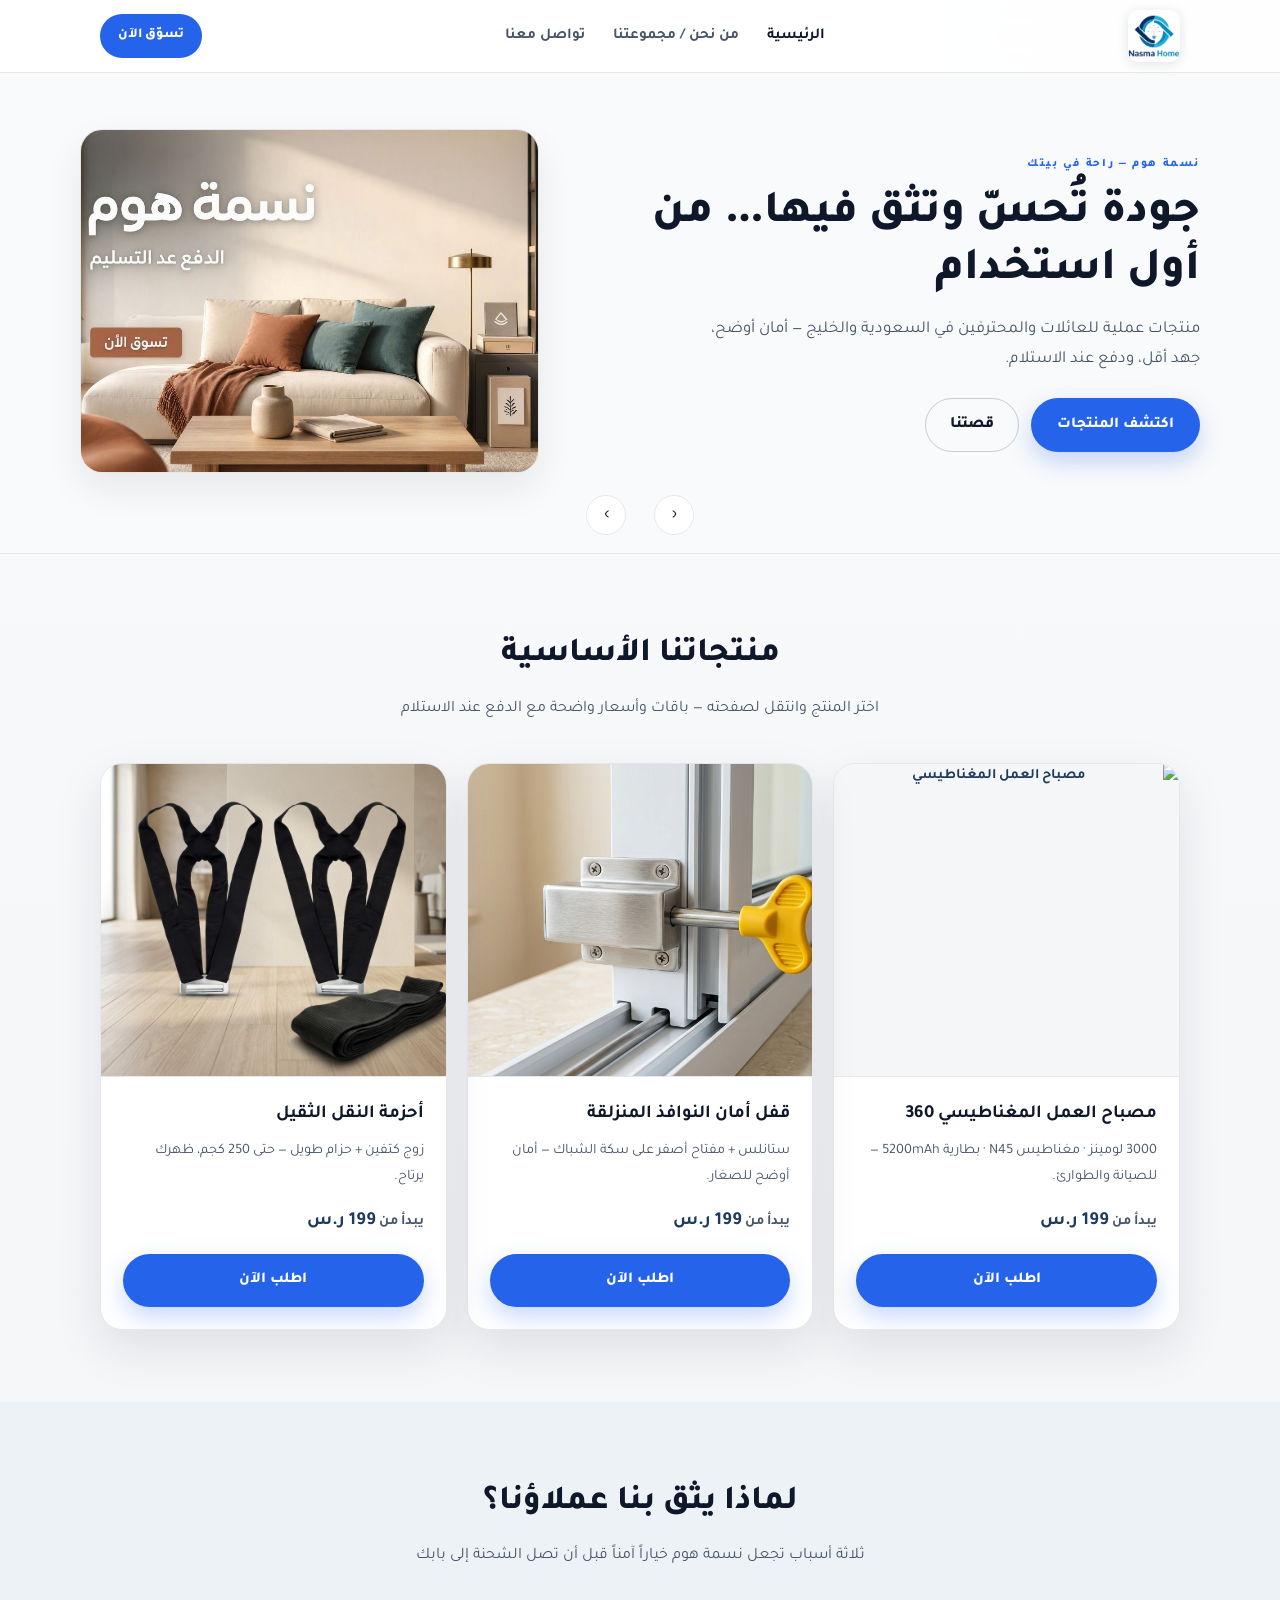
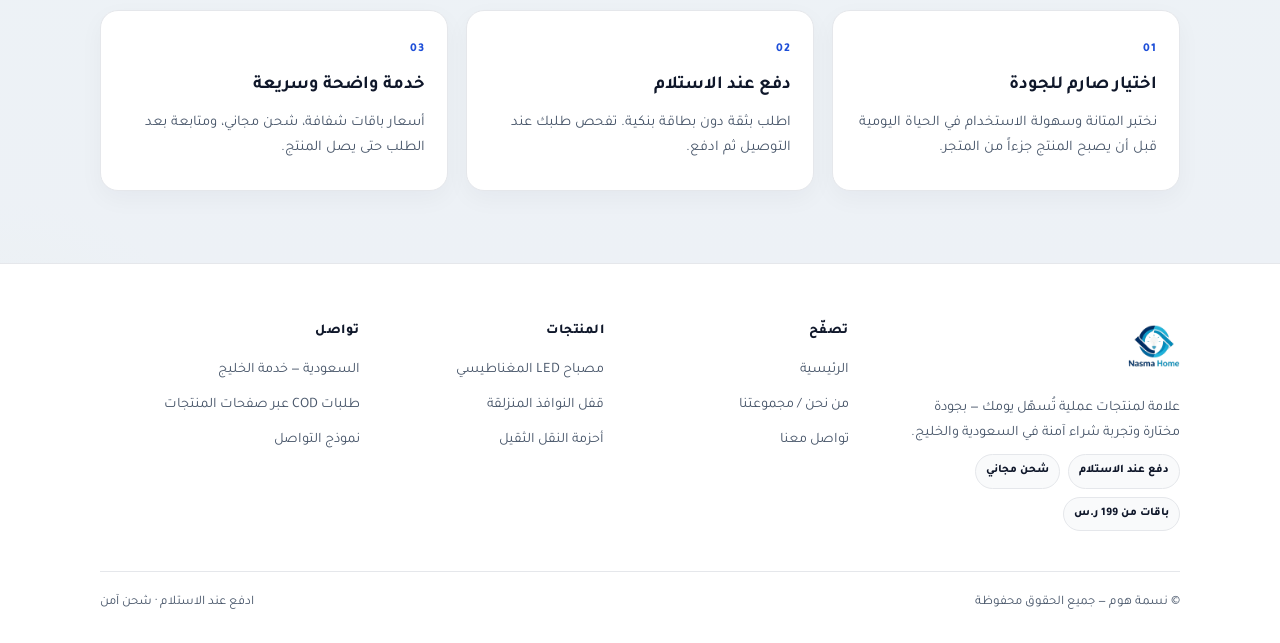
==== index.html @ c13c5404 "Point the store pages back to the original product photos. Co-authored-by: Cursor <cursoragent@curso" ====
<!DOCTYPE html>
<html lang="ar" dir="rtl">
<head>
    <meta charset="UTF-8">
    <meta name="viewport" content="width=device-width, initial-scale=1.0">
    <title>نسمة هوم | منتجات ترفع مستوى يومك</title>
    <meta name="description" content="نسمة هوم — علامة سعودية وخليجية لمنتجات عملية وجودة عالية. شحن مجاني ودفع عند الاستلام.">
    <link rel="preconnect" href="https://fonts.googleapis.com">
    <link rel="preconnect" href="https://fonts.gstatic.com" crossorigin>
    <link href="https://fonts.googleapis.com/css2?family=Tajawal:wght@400;500;700;800&display=swap" rel="stylesheet">
    <link rel="icon" href="images/nasma-home-logo.png" type="image/png">
    <link rel="stylesheet" href="style.css">
</head>
<body>
    <header class="site-header">
        <div class="header-inner">
            <a href="index.html" class="logo" aria-label="نسمة هوم — Nasma Home">
                <img src="images/nasma-home-logo.png" alt="" class="logo-img" width="130" height="52">
            </a>
            <nav class="nav" aria-label="القائمة الرئيسية">
                <a href="index.html" class="active">الرئيسية</a>
                <a href="about.html">من نحن / مجموعتنا</a>
                <a href="contact.html">تواصل معنا</a>
            </nav>
            <a href="#products" class="btn-nav">تسوّق الآن</a>
            <button class="menu-btn" id="mobileMenuBtn" type="button" aria-label="فتح القائمة">
                <span></span><span></span><span></span>
            </button>
        </div>
        <nav class="mobile-nav" id="mobileNav" aria-label="قائمة الجوال">
            <a href="index.html">الرئيسية</a>
            <a href="about.html">من نحن / مجموعتنا</a>
            <a href="contact.html">تواصل معنا</a>
        </nav>
    </header>

    <main>
        <section class="brand-slider" id="brandSlider" aria-roledescription="carousel" aria-label="عروض العلامة">
            <div class="slider-track">
                <article class="slide is-active" data-slide="0">
                    <div class="wrap slide-inner">
                        <div>
                            <span class="eyebrow">نسمة هوم — راحة في بيتك</span>
                            <h1>جودة تُحسّ وتثق فيها… من أول استخدام</h1>
                            <p>منتجات عملية للعائلات والمحترفين في السعودية والخليج — أمان أوضح، جهد أقل، ودفع عند الاستلام.</p>
                            <div class="hero-cta" style="display:flex;flex-wrap:wrap;gap:12px">
                                <a href="#products" class="btn btn-primary">اكتشف المنتجات</a>
                                <a href="about.html" class="btn btn-ghost">قصتنا</a>
                            </div>
                        </div>
                        <div class="slide-visual"><img src="images/slider/hero-home.jpg" alt="نسمة هوم — منتجات منزلية مع الدفع عند الاستلام"></div>
                    </div>
                </article>
                <article class="slide" data-slide="1">
                    <div class="wrap slide-inner">
                        <div>
                            <span class="eyebrow">تسوق بثقة</span>
                            <h1>ادفع عند الاستلام — بدون مخاطرة</h1>
                            <p>باقات واضحة 199 · 279 · 349 ر.س، شحن مجاني، وتجربة شراء مصممة لسوق الخليج.</p>
                            <a href="#products" class="btn btn-primary">ابدأ التسوق</a>
                        </div>
                        <div class="slide-visual"><img src="images/slider/cod-delivery.jpg" alt="توصيل الطلب إلى باب المنزل مع الدفع عند الاستلام"></div>
                    </div>
                </article>
                <article class="slide" data-slide="2">
                    <div class="wrap slide-inner">
                        <div>
                            <span class="eyebrow">حلول يومية</span>
                            <h1>أمان للعائلة… وكفاءة للعمل</h1>
                            <p>من قفل النوافذ إلى إضاءة الورشة وأحزمة النقل — حلول مختارة بعناية لحياتك اليومية.</p>
                            <a href="about.html" class="btn btn-primary">تعرّف على نسمة هوم</a>
                        </div>
                        <div class="slide-visual"><img src="images/slider/family-safety.jpg" alt="عائلة في منزل آمن مع قفل أمان على النافذة"></div>
                    </div>
                </article>
            </div>
            <div class="slider-controls">
                <button type="button" class="slider-btn" id="sliderPrev" aria-label="السابق">‹</button>
                <div class="slider-dots" id="sliderDots" role="tablist" aria-label="شرائح العرض"></div>
                <button type="button" class="slider-btn" id="sliderNext" aria-label="التالي">›</button>
            </div>
        </section>

        <section class="section" id="products">
            <div class="wrap">
                <div class="section-head">
                    <h2>منتجاتنا الأساسية</h2>
                    <p>اختر المنتج وانتقل لصفحته — باقات وأسعار واضحة مع الدفع عند الاستلام</p>
                </div>
                <div class="products-grid">
                    <a href="product-light.html" class="product-teaser">
                        <div class="teaser-img">
                            <img src="images/ultra-work-light/03-features-red.png" alt="مصباح العمل المغناطيسي">
                        </div>
                        <div class="teaser-body">
                            <h3>مصباح العمل المغناطيسي 360</h3>
                            <p>3000 لومينز · مغناطيس N45 · بطارية 5200mAh — للصيانة والطوارئ.</p>
                            <p class="price-from">يبدأ من <b>199 ر.س</b></p>
                            <span class="btn btn-primary">اطلب الآن</span>
                        </div>
                    </a>
                    <a href="product-lock.html" class="product-teaser">
                        <div class="teaser-img"><img src="images/window-lock/01-installed-rail.jpg" alt="قفل أمان النوافذ المنزلقة"></div>
                        <div class="teaser-body">
                            <h3>قفل أمان النوافذ المنزلقة</h3>
                            <p>ستانلس + مفتاح أصفر على سكة الشباك — أمان أوضح للصغار.</p>
                            <p class="price-from">يبدأ من <b>199 ر.س</b></p>
                            <span class="btn btn-primary">اطلب الآن</span>
                        </div>
                    </a>
                    <a href="product-straps.html" class="product-teaser">
                        <div class="teaser-img"><img src="images/moving-straps/01-straps-product.jpg" alt="أحزمة نقل الأثاث الثقيل"></div>
                        <div class="teaser-body">
                            <h3>أحزمة النقل الثقيل</h3>
                            <p>زوج كتفين + حزام طويل — حتى 250 كجم، ظهرك يرتاح.</p>
                            <p class="price-from">يبدأ من <b>199 ر.س</b></p>
                            <span class="btn btn-primary">اطلب الآن</span>
                        </div>
                    </a>
                </div>
            </div>
        </section>

        <section class="section section-muted" id="trust">
            <div class="wrap">
                <div class="section-head">
                    <h2>لماذا يثق بنا عملاؤنا؟</h2>
                    <p>ثلاثة أسباب تجعل نسمة هوم خياراً آمناً قبل أن تصل الشحنة إلى بابك</p>
                </div>
                <div class="trust-grid">
                    <article class="trust-card">
                        <div class="trust-num">01</div>
                        <h3>اختيار صارم للجودة</h3>
                        <p>نختبر المتانة وسهولة الاستخدام في الحياة اليومية قبل أن يصبح المنتج جزءاً من المتجر.</p>
                    </article>
                    <article class="trust-card">
                        <div class="trust-num">02</div>
                        <h3>دفع عند الاستلام</h3>
                        <p>اطلب بثقة دون بطاقة بنكية. تفحص طلبك عند التوصيل ثم ادفع.</p>
                    </article>
                    <article class="trust-card">
                        <div class="trust-num">03</div>
                        <h3>خدمة واضحة وسريعة</h3>
                        <p>أسعار باقات شفافة، شحن مجاني، ومتابعة بعد الطلب حتى يصل المنتج.</p>
                    </article>
                </div>
            </div>
        </section>
    </main>

    <footer class="site-footer">
        <div class="wrap">
            <div class="footer-grid">
                <div class="footer-brand">
                    <a href="index.html" class="logo logo-footer" aria-label="نسمة هوم — Nasma Home">
                        <img src="images/nasma-home-logo.png" alt="" class="logo-img" width="120" height="48">
                    </a>
                    <p>علامة لمنتجات عملية تُسهّل يومك — بجودة مختارة وتجربة شراء آمنة في السعودية والخليج.</p>
                    <div class="trust-badges">
                        <span class="trust-badge">دفع عند الاستلام</span>
                        <span class="trust-badge">شحن مجاني</span>
                        <span class="trust-badge">باقات من 199 ر.س</span>
                    </div>
                </div>
                <div class="footer-col">
                    <h4>تصفّح</h4>
                    <a href="index.html">الرئيسية</a>
                    <a href="about.html">من نحن / مجموعتنا</a>
                    <a href="contact.html">تواصل معنا</a>
                </div>
                <div class="footer-col">
                    <h4>المنتجات</h4>
                    <a href="product-light.html">مصباح LED المغناطيسي</a>
                    <a href="product-lock.html">قفل النوافذ المنزلقة</a>
                    <a href="product-straps.html">أحزمة النقل الثقيل</a>
                </div>
                <div class="footer-col">
                    <h4>تواصل</h4>
                    <ul>
                        <li>السعودية — خدمة الخليج</li>
                        <li>طلبات COD عبر صفحات المنتجات</li>
                        <li><a href="contact.html">نموذج التواصل</a></li>
                    </ul>
                </div>
            </div>
            <div class="footer-bottom">
                <span>© نسمة هوم — جميع الحقوق محفوظة</span>
                <span>ادفع عند الاستلام · شحن آمن</span>
            </div>
        </div>
    </footer>

    <script src="script.js"></script>
</body>
</html>
---- style.css ----
/* نسمة هوم / NASMA Home — Bright navy luxury store */
*, *::before, *::after { box-sizing: border-box; margin: 0; padding: 0; }

:root {
    --navy: #0f172a;
    --navy-mid: #1e3a5f;
    --navy-soft: #eef2f7;
    --bg: #f9fafb;
    --bg-warm: #f3f4f6;
    --surface: #ffffff;
    --text: #0f172a;
    --muted: #475569;
    --line: #e5e7eb;
    --accent: #2563eb;
    --accent-hot: #1d4ed8;
    --accent-soft: rgba(37, 99, 235, 0.12);
    --success: #16a34a;
    --radius: 18px;
    --shadow: 0 18px 48px rgba(11, 31, 58, 0.1);
    --header-h: 72px;
}

html { scroll-behavior: smooth; }

body {
    font-family: 'Tajawal', sans-serif;
    background:
        radial-gradient(ellipse 70% 45% at 100% 0%, rgba(22, 58, 102, 0.08), transparent 55%),
        radial-gradient(ellipse 50% 40% at 0% 100%, rgba(201, 162, 77, 0.1), transparent 50%),
        linear-gradient(180deg, var(--bg) 0%, var(--bg-warm) 100%);
    color: var(--text);
    line-height: 1.75;
    overflow-x: hidden;
    min-height: 100vh;
}

img { max-width: 100%; display: block; }
a { color: inherit; text-decoration: none; }
button, input, select, textarea { font-family: inherit; }
.wrap { width: 100%; max-width: 1120px; margin: 0 auto; padding: 0 20px; }

/* —— Header —— */
.site-header {
    position: sticky;
    top: 0;
    z-index: 100;
    background: rgba(255, 255, 255, 0.92);
    backdrop-filter: blur(14px);
    border-bottom: 1px solid var(--line);
}

.header-inner {
    display: flex;
    align-items: center;
    justify-content: space-between;
    gap: 16px;
    min-height: var(--header-h);
    max-width: 1120px;
    margin: 0 auto;
    padding: 0 20px;
}

.logo {
    display: inline-flex;
    align-items: center;
    flex-shrink: 0;
}

.logo-img {
    height: 44px;
    width: auto;
    max-width: 140px;
    object-fit: contain;
    display: block;
    border-radius: 10px;
}

.site-header .logo-img {
    box-shadow: 0 2px 12px rgba(11, 31, 58, 0.12);
}

.logo-footer .logo-img {
    height: 52px;
    max-width: 140px;
    background: transparent;
    border-radius: 10px;
    padding: 0;
    box-shadow: none;
}

.logo-ar {
    font-size: 1.25rem;
    font-weight: 800;
    letter-spacing: 0.01em;
    color: var(--navy);
}

.logo-en {
    font-size: 0.62rem;
    font-weight: 700;
    letter-spacing: 0.32em;
    text-transform: uppercase;
    color: var(--accent);
    margin-top: 3px;
}

.site-footer .logo { color: var(--navy); }
.site-footer .logo-ar { color: var(--navy); }
.site-footer .logo-en { color: var(--accent); }

.nav {
    display: none;
    align-items: center;
    gap: 28px;
    font-size: 0.95rem;
    font-weight: 600;
}

.nav a { color: var(--muted); transition: color 0.2s; }
.nav a:hover,
.nav a.active { color: var(--navy); }

.btn {
    display: inline-flex;
    align-items: center;
    justify-content: center;
    gap: 8px;
    border: none;
    border-radius: 999px;
    font-weight: 800;
    cursor: pointer;
    transition: transform 0.15s, background 0.2s, box-shadow 0.2s;
}

.btn:active { transform: scale(0.98); }

.btn-primary {
    background: #2563eb;
    color: #fff;
    padding: 13px 26px;
    font-size: 0.95rem;
    box-shadow: 0 10px 24px rgba(37, 99, 235, 0.25);
}

.btn-primary:hover {
    box-shadow: 0 16px 34px rgba(11, 31, 58, 0.3);
}

.btn-ghost {
    background: transparent;
    color: var(--navy);
    border: 1.5px solid rgba(11, 31, 58, 0.25);
    padding: 12px 24px;
}

.btn-ghost:hover {
    border-color: var(--navy);
    background: var(--navy-soft);
}

.brand-slider .btn-ghost {
    border-color: rgba(15, 23, 42, 0.2);
    color: var(--navy);
}

.brand-slider .btn-ghost:hover {
    background: var(--navy-soft);
    border-color: var(--navy);
}

.btn-nav {
    display: none;
    background: #2563eb;
    color: #fff;
    padding: 10px 18px;
    border-radius: 999px;
    font-weight: 800;
    font-size: 0.85rem;
}

.menu-btn {
    width: 44px;
    height: 44px;
    border-radius: 12px;
    border: 1px solid var(--line);
    background: var(--surface);
    display: flex;
    flex-direction: column;
    align-items: center;
    justify-content: center;
    gap: 5px;
    cursor: pointer;
}

.menu-btn span {
    width: 18px;
    height: 2px;
    background: var(--navy);
    border-radius: 2px;
}

.mobile-nav {
    display: none;
    flex-direction: column;
    padding: 8px 20px 20px;
    border-top: 1px solid var(--line);
    background: var(--surface);
}

.mobile-nav.open { display: flex; }
.mobile-nav a {
    padding: 14px 0;
    border-bottom: 1px solid var(--line);
    color: var(--muted);
    font-weight: 600;
}

@media (min-width: 900px) {
    .nav, .btn-nav { display: flex; }
    .menu-btn { display: none; }
}

/* —— Brand Slider —— */
.brand-slider {
    position: relative;
    overflow: hidden;
    background: #f9fafb;
    color: var(--text);
    border-bottom: 1px solid var(--line);
}

.slider-track {
    position: relative;
    min-height: clamp(340px, 52vw, 480px);
}

.slide {
    position: absolute;
    inset: 0;
    opacity: 0;
    visibility: hidden;
    transition: opacity 0.55s ease, visibility 0.55s ease;
    display: grid;
    align-items: center;
}

.slide.is-active {
    opacity: 1;
    visibility: visible;
    position: relative;
}

.slide-inner {
    display: grid;
    gap: 28px;
    align-items: center;
    padding: 48px 0;
}

@media (min-width: 900px) {
    .slide-inner {
        grid-template-columns: 1.15fr 0.85fr;
        gap: 40px;
        padding: 56px 0;
    }
}

.slide .eyebrow {
    color: var(--accent);
}

.slide h1 {
    font-size: clamp(1.85rem, 4.5vw, 2.85rem);
    font-weight: 800;
    line-height: 1.25;
    margin-bottom: 14px;
    color: var(--navy);
}

.slide p {
    color: var(--muted);
    max-width: 520px;
    margin-bottom: 24px;
    font-size: 1.05rem;
}

.slide-visual {
    aspect-ratio: 4/3;
    border-radius: 22px;
    border: 1px solid var(--line);
    background: #fff;
    overflow: hidden;
    box-shadow: 0 16px 36px rgba(15, 23, 42, 0.08);
}

.slide-visual img {
    width: 100%;
    height: 100%;
    object-fit: cover;
    display: block;
}

.slider-controls {
    position: absolute;
    inset-inline: 0;
    bottom: 18px;
    display: flex;
    align-items: center;
    justify-content: center;
    gap: 14px;
    z-index: 5;
}

.slider-btn {
    width: 40px;
    height: 40px;
    border-radius: 50%;
    border: 1px solid var(--line);
    background: #fff;
    color: var(--navy);
    cursor: pointer;
    font-size: 1.1rem;
    backdrop-filter: blur(6px);
}

.slider-btn:hover { background: var(--navy-soft); }

.slider-dots {
    display: flex;
    gap: 8px;
}

.slider-dot {
    width: 9px;
    height: 9px;
    border-radius: 50%;
    border: none;
    background: #cbd5e1;
    cursor: pointer;
    padding: 0;
}

.slider-dot.is-active {
    background: var(--accent);
    transform: scale(1.15);
}

/* —— Sections —— */
.section { padding: 72px 0; }

.section-head {
    text-align: center;
    max-width: 560px;
    margin: 0 auto 40px;
}

.section-head h2 {
    font-size: clamp(1.55rem, 3vw, 2.1rem);
    font-weight: 800;
    color: var(--navy);
    margin-bottom: 10px;
}

.section-head p { color: var(--muted); }

.section-muted { background: rgba(232, 238, 246, 0.55); }

.eyebrow {
    display: inline-block;
    font-size: 0.72rem;
    font-weight: 800;
    letter-spacing: 0.14em;
    text-transform: uppercase;
    color: var(--accent-hot);
    margin-bottom: 12px;
}

/* Trust */
.trust-grid {
    display: grid;
    gap: 18px;
}

@media (min-width: 768px) {
    .trust-grid { grid-template-columns: repeat(3, 1fr); }
}

.trust-card {
    background: var(--surface);
    border: 1px solid var(--line);
    border-radius: var(--radius);
    padding: 28px 22px;
    box-shadow: 0 8px 24px rgba(11, 31, 58, 0.04);
    transition: border-color 0.2s, transform 0.2s;
}

.trust-card:hover {
    border-color: rgba(22, 58, 102, 0.35);
    transform: translateY(-3px);
}

.trust-num {
    font-size: 0.75rem;
    font-weight: 800;
    color: var(--accent-hot);
    letter-spacing: 0.1em;
    margin-bottom: 10px;
}

.trust-card h3 {
    font-size: 1.15rem;
    color: var(--navy);
    margin-bottom: 8px;
}

.trust-card p {
    color: var(--muted);
    font-size: 0.92rem;
}

/* Product cards (home) */
.products-grid {
    display: grid;
    gap: 20px;
}

@media (min-width: 768px) {
    .products-grid { grid-template-columns: repeat(3, 1fr); }
}

.product-teaser {
    background: var(--surface);
    border: 1px solid var(--line);
    border-radius: 22px;
    overflow: hidden;
    display: flex;
    flex-direction: column;
    box-shadow: var(--shadow);
    transition: border-color 0.2s, transform 0.2s;
}

a.product-teaser:hover {
    border-color: rgba(22, 58, 102, 0.4);
    transform: translateY(-4px);
}

.teaser-img {
    aspect-ratio: 1.1;
    background: #f4f6f8;
    display: flex;
    align-items: center;
    justify-content: center;
    text-align: center;
    padding: 0;
    color: var(--navy-mid);
    font-weight: 700;
    font-size: 0.9rem;
    border-bottom: 1px solid var(--line);
    overflow: hidden;
}

.teaser-img img {
    width: 100%;
    height: 100%;
    object-fit: cover;
    display: block;
}

.teaser-body {
    padding: 22px;
    flex: 1;
    display: flex;
    flex-direction: column;
}

.teaser-body h3 {
    font-size: 1.15rem;
    color: var(--navy);
    margin-bottom: 8px;
}

.teaser-body p {
    color: var(--muted);
    font-size: 0.9rem;
    margin-bottom: 16px;
    flex: 1;
}

.price-from {
    font-size: 0.95rem;
    font-weight: 700;
    margin-bottom: 14px;
    color: var(--text);
}

.price-from b {
    color: var(--navy-mid);
    font-size: 1.15rem;
}

/* Reviews */
.reviews-grid {
    display: grid;
    gap: 18px;
}

@media (min-width: 768px) {
    .reviews-grid { grid-template-columns: repeat(3, 1fr); }
}

.review-card {
    background: var(--surface);
    border: 1px solid var(--line);
    border-radius: var(--radius);
    padding: 24px;
    box-shadow: 0 8px 24px rgba(11, 31, 58, 0.04);
}

.stars {
    color: var(--accent-hot);
    letter-spacing: 2px;
    margin-bottom: 12px;
    font-size: 0.95rem;
}

.review-card > p {
    color: var(--muted);
    font-size: 0.92rem;
    margin-bottom: 18px;
}

.reviewer {
    display: flex;
    align-items: center;
    gap: 12px;
}

.avatar {
    width: 44px;
    height: 44px;
    border-radius: 50%;
    background: linear-gradient(135deg, var(--navy), var(--navy-mid));
    color: #fff;
    display: flex;
    align-items: center;
    justify-content: center;
    font-weight: 800;
}

.reviewer strong { display: block; font-size: 0.9rem; color: var(--navy); }
.reviewer span { font-size: 0.75rem; color: var(--success); font-weight: 700; }

/* Page hero */
.page-hero {
    padding: 48px 0 40px;
    border-bottom: 1px solid var(--line);
    background: linear-gradient(180deg, var(--navy-soft), transparent);
}

.page-hero h1 {
    font-size: clamp(1.8rem, 4vw, 2.5rem);
    font-weight: 800;
    color: var(--navy);
    margin-bottom: 12px;
}

.page-hero p {
    color: var(--muted);
    max-width: 560px;
    font-size: 1.05rem;
}

/* About */
.story-block {
    display: grid;
    gap: 28px;
    margin-bottom: 40px;
}

@media (min-width: 800px) {
    .story-block { grid-template-columns: 1fr 1fr; align-items: center; }
}

.story-visual {
    min-height: 260px;
    border-radius: var(--radius);
    border: 1px solid var(--line);
    background: linear-gradient(145deg, var(--navy-soft), #dce6f3);
    display: flex;
    align-items: center;
    justify-content: center;
    color: var(--navy-mid);
    font-weight: 700;
    text-align: center;
    padding: 24px;
}

.story-visual--photo {
    padding: 0;
    overflow: hidden;
    aspect-ratio: 4 / 3;
    min-height: 0;
}

.story-visual--photo img {
    width: 100%;
    height: 100%;
    object-fit: cover;
    display: block;
}

.story-copy h2 {
    font-size: 1.5rem;
    color: var(--navy);
    margin-bottom: 12px;
}

.story-copy p {
    color: var(--muted);
    margin-bottom: 12px;
}

.mission-grid {
    display: grid;
    gap: 18px;
}

@media (min-width: 700px) {
    .mission-grid { grid-template-columns: 1fr 1fr; }
}

.mission-card {
    padding: 28px;
    border-radius: var(--radius);
    background: var(--surface);
    border: 1px solid var(--line);
    box-shadow: 0 8px 24px rgba(11, 31, 58, 0.04);
}

.mission-card h3 {
    color: var(--navy-mid);
    margin-bottom: 10px;
    font-size: 1.1rem;
}

.mission-card p { color: var(--muted); font-size: 0.95rem; }

/* Product page */
.product-layout {
    display: grid;
    gap: 36px;
    padding: 48px 0 80px;
}

@media (min-width: 900px) {
    .product-layout {
        grid-template-columns: 1fr 1fr;
        align-items: start;
        gap: 48px;
    }
}

@media (min-width: 900px) {
    .product-gallery {
        position: sticky;
        top: calc(var(--header-h) + 16px);
    }
}

.gallery-main {
    aspect-ratio: 1;
    border-radius: 24px;
    border: 1px solid var(--line);
    background: #f7f6f3;
    overflow: hidden;
    box-shadow: var(--shadow);
    margin: 0;
}

.gallery-main img {
    width: 100%;
    height: 100%;
    object-fit: contain;
    display: block;
}

.gallery-main--wide {
    aspect-ratio: 4 / 3;
    background: #f3eee8;
}

.gallery-main--wide img {
    object-fit: cover;
}

.gallery-thumbs {
    display: grid;
    grid-template-columns: repeat(4, 1fr);
    gap: 8px;
    margin-top: 12px;
}

@media (min-width: 640px) {
    .gallery-thumbs { grid-template-columns: repeat(7, 1fr); }
}

.gallery-thumb {
    border: 2px solid var(--line);
    border-radius: 10px;
    overflow: hidden;
    padding: 0;
    background: #f7f6f3;
    cursor: pointer;
    aspect-ratio: 1;
    transition: border-color 0.15s;
}

.gallery-thumb.is-active,
.gallery-thumb:hover {
    border-color: var(--navy-mid);
}

.gallery-thumb img {
    width: 100%;
    height: 100%;
    object-fit: cover;
    display: block;
}

.story-block {
    display: grid;
    gap: 24px;
    align-items: center;
    margin-bottom: 48px;
}

@media (min-width: 768px) {
    .story-block {
        grid-template-columns: 1fr 1fr;
        gap: 36px;
    }

    .story-block-reverse .story-block-text { order: 2; }
    .story-block-reverse .story-block-img { order: 1; }
}

.story-block-text p {
    color: var(--muted);
    margin-bottom: 12px;
    line-height: 1.85;
    font-size: 0.98rem;
}

.story-block-text p strong {
    color: var(--navy);
}

.story-block-text h3 {
    font-size: 1.2rem;
    font-weight: 800;
    color: var(--navy);
    margin-bottom: 10px;
}

.feature-tag {
    display: inline-block;
    font-size: 0.75rem;
    font-weight: 800;
    color: var(--accent-hot);
    background: var(--accent-soft);
    padding: 4px 10px;
    border-radius: 999px;
    margin-bottom: 8px;
}

.story-block-img {
    margin: 0;
    border-radius: 16px;
    overflow: hidden;
    border: 1px solid var(--line);
    box-shadow: 0 8px 28px rgba(11, 31, 58, 0.1);
    background: #f7f6f3;
}

.story-block-img img {
    width: 100%;
    display: block;
    aspect-ratio: 16/10;
    object-fit: cover;
}

.story-block-img--contain img {
    object-fit: contain;
    aspect-ratio: 4/3;
    background: #f7f6f3;
}

.product-ad-poster {
    max-width: 440px;
    margin: 0 auto 8px;
    border-radius: 24px;
    overflow: hidden;
    box-shadow: var(--shadow);
    background: #eef6f4;
}

.product-ad-poster img {
    width: 100%;
    height: auto;
    display: block;
}

.section-lead {
    color: var(--muted);
    font-size: 1rem;
    line-height: 1.85;
    margin: -8px 0 20px;
    max-width: 640px;
}

@media (min-width: 768px) {
    .feature-grid { grid-template-columns: 1fr 1fr 1fr; }
}

.product-banner {
    margin: 0 0 48px;
    border-radius: 20px;
    overflow: hidden;
    border: 1px solid var(--line);
    box-shadow: var(--shadow);
    background: #f7f6f3;
}

.product-banner img {
    width: 100%;
    display: block;
    aspect-ratio: 21/9;
    object-fit: cover;
}

.product-banner figcaption {
    text-align: center;
    padding: 14px 16px;
    font-weight: 800;
    color: var(--navy);
    background: var(--surface);
    font-size: 0.95rem;
}

.showcase-grid {
    display: grid;
    gap: 16px;
    grid-template-columns: 1fr;
}

@media (min-width: 640px) {
    .showcase-grid { grid-template-columns: 1fr 1fr; }
}

.showcase-card {
    margin: 0;
    background: var(--surface);
    border: 1px solid var(--line);
    border-radius: 16px;
    overflow: hidden;
    box-shadow: 0 8px 24px rgba(11, 31, 58, 0.06);
}

.showcase-card img {
    width: 100%;
    display: block;
    aspect-ratio: 16/10;
    object-fit: cover;
    background: #f7f6f3;
}

.showcase-card figcaption {
    padding: 12px 14px;
    font-size: 0.9rem;
    font-weight: 700;
    color: var(--navy);
    text-align: center;
}

.product-detail h1 {
    font-size: clamp(1.55rem, 3vw, 2rem);
    font-weight: 800;
    color: var(--navy);
    margin-bottom: 10px;
    line-height: 1.3;
}

.product-detail .lead {
    color: var(--muted);
    margin-bottom: 20px;
}

.benefit-list {
    list-style: none;
    margin-bottom: 28px;
}

.benefit-list li {
    position: relative;
    padding: 8px 0;
    padding-right: 26px;
    color: var(--muted);
    font-size: 0.95rem;
}

.benefit-list li::before {
    content: "✓";
    position: absolute;
    right: 0;
    color: var(--success);
    font-weight: 800;
}

/* Product content sections */
.product-content {
    padding-bottom: 100px;
}

.product-section {
    margin-bottom: 40px;
}

.product-section .section-title {
    font-size: 1.35rem;
    font-weight: 800;
    color: var(--navy);
    margin-bottom: 16px;
    padding-bottom: 10px;
    border-bottom: 2px solid var(--accent-soft);
}

.product-story p {
    color: var(--muted);
    margin-bottom: 14px;
    font-size: 1rem;
    line-height: 1.85;
}

.product-story p strong {
    color: var(--navy);
}

.feature-grid {
    list-style: none;
    display: grid;
    gap: 16px;
    grid-template-columns: 1fr;
}

@media (min-width: 640px) {
    .feature-grid { grid-template-columns: 1fr 1fr; }
}

.feature-card {
    background: var(--surface);
    border: 1px solid var(--line);
    border-radius: 16px;
    padding: 20px;
    box-shadow: 0 8px 24px rgba(11, 31, 58, 0.06);
}

.feature-icon {
    font-size: 1.6rem;
    display: block;
    margin-bottom: 8px;
}

.feature-card h3 {
    font-size: 1rem;
    font-weight: 800;
    color: var(--navy);
    margin-bottom: 6px;
}

.feature-card p {
    font-size: 0.92rem;
    color: var(--muted);
    line-height: 1.7;
}

.specs-table {
    width: 100%;
    border-collapse: collapse;
    background: var(--surface);
    border: 1px solid var(--line);
    border-radius: 16px;
    overflow: hidden;
    box-shadow: 0 8px 24px rgba(11, 31, 58, 0.06);
}

.specs-table th,
.specs-table td {
    padding: 14px 18px;
    text-align: right;
    border-bottom: 1px solid var(--line);
    font-size: 0.95rem;
}

.specs-table tr:last-child th,
.specs-table tr:last-child td {
    border-bottom: 0;
}

.specs-table th {
    width: 38%;
    font-weight: 800;
    color: var(--navy);
    background: var(--navy-soft);
}

.specs-table td {
    color: var(--muted);
}

.product-cta-banner {
    text-align: center;
    background: #fff;
    color: var(--navy);
    border: 1px solid var(--line);
    border-radius: 20px;
    padding: 28px 24px;
    box-shadow: var(--shadow);
}

.product-cta-banner p {
    margin-bottom: 16px;
    font-size: 1.05rem;
}

.product-cta-banner .btn-primary {
    background: #16a34a;
    color: #fff;
}

.order-panel {
    background: var(--surface);
    border: 1px solid var(--line);
    border-radius: 22px;
    padding: 24px;
    margin-top: 8px;
    box-shadow: var(--shadow);
}

.order-panel .btn-primary,
.sticky-order .btn-primary {
    background: #16a34a;
    box-shadow: 0 10px 24px rgba(22, 163, 74, 0.28);
}

.order-panel h2 {
    font-size: 1.15rem;
    color: var(--navy);
    margin-bottom: 16px;
}

.bundle-list {
    display: grid;
    gap: 10px;
    margin-bottom: 20px;
}

.bundle-option {
    display: grid;
    grid-template-columns: auto 1fr auto;
    align-items: center;
    gap: 12px;
    padding: 14px 16px;
    border-radius: 14px;
    border: 2px solid var(--line);
    background: var(--bg);
    cursor: pointer;
    transition: border-color 0.15s, background 0.15s;
}

.bundle-option:has(input:checked),
.bundle-option.selected {
    border-color: var(--navy);
    background: var(--navy-soft);
}

.bundle-option input {
    accent-color: var(--navy);
    width: 18px;
    height: 18px;
}

.bundle-option .b-title {
    font-weight: 800;
    font-size: 0.92rem;
    color: var(--navy);
}

.bundle-option .b-badge {
    display: inline-block;
    font-size: 0.68rem;
    font-weight: 800;
    background: var(--accent-hot);
    color: #fff;
    padding: 2px 8px;
    border-radius: 999px;
    margin-left: 6px;
}

.bundle-option .b-price {
    font-weight: 800;
    color: var(--navy-mid);
    font-size: 1.05rem;
    white-space: nowrap;
}

.field { margin-bottom: 14px; }

.field label {
    display: block;
    font-size: 0.8rem;
    font-weight: 800;
    margin-bottom: 6px;
    color: var(--navy);
}

.field input {
    width: 100%;
    padding: 14px 15px;
    border-radius: 12px;
    border: 1.5px solid var(--line);
    background: #fff;
    color: var(--text);
    font-size: 16px;
    min-height: 48px;
}

.field input:focus {
    outline: none;
    border-color: var(--navy-mid);
}

.field input::placeholder { color: #9aabc0; }

.field input.phone-input,
.phone-input,
#order-phone {
    direction: rtl !important;
    text-align: right !important;
}

.field input.phone-input::placeholder,
.phone-input::placeholder,
#order-phone::placeholder {
    direction: rtl !important;
    text-align: right !important;
}

.form-msg {
    margin-top: 12px;
    font-size: 0.9rem;
    font-weight: 700;
    display: none;
}

.form-msg.ok { display: block; color: var(--success); }
.form-msg.err { display: block; color: #c0392b; }

.cod-note {
    margin-top: 12px;
    font-size: 0.82rem;
    color: var(--muted);
    text-align: center;
}

/* Footer */
.site-footer {
    border-top: 1px solid var(--line);
    background: #fff;
    color: var(--muted);
    padding: 56px 0 28px;
    margin-top: auto;
}

.footer-grid {
    display: grid;
    gap: 32px;
    margin-bottom: 40px;
}

@media (min-width: 768px) {
    .footer-grid {
        grid-template-columns: 1.4fr 1fr 1fr 1.2fr;
        gap: 28px;
    }
}

.footer-brand .logo { display: inline-block; margin-bottom: 12px; }

.footer-brand p {
    color: var(--muted);
    font-size: 0.9rem;
    max-width: 280px;
}

.footer-col h4 {
    font-size: 0.85rem;
    font-weight: 800;
    margin-bottom: 14px;
    color: var(--navy);
    letter-spacing: 0.04em;
}

.footer-col a,
.footer-col li {
    display: block;
    color: var(--muted);
    font-size: 0.9rem;
    margin-bottom: 10px;
    list-style: none;
}

.footer-col a:hover { color: var(--accent); }

.trust-badges {
    display: flex;
    flex-wrap: wrap;
    gap: 8px;
    margin-top: 8px;
}

.trust-badge {
    font-size: 0.72rem;
    font-weight: 800;
    padding: 6px 10px;
    border-radius: 999px;
    border: 1px solid var(--line);
    color: var(--navy);
    background: var(--bg);
}

.footer-bottom {
    border-top: 1px solid var(--line);
    padding-top: 20px;
    display: flex;
    flex-wrap: wrap;
    gap: 12px;
    justify-content: space-between;
    color: var(--muted);
    font-size: 0.82rem;
}

/* Thank you */
.thank-page {
    min-height: calc(100vh - var(--header-h));
    display: flex;
    align-items: center;
    justify-content: center;
    padding: 48px 20px;
}

.thank-card {
    max-width: 440px;
    width: 100%;
    text-align: center;
    background: var(--surface);
    border: 1px solid var(--line);
    border-radius: 24px;
    padding: 40px 28px;
    box-shadow: var(--shadow);
}

.thank-icon {
    width: 64px;
    height: 64px;
    margin: 0 auto 18px;
    border-radius: 50%;
    background: rgba(15, 138, 95, 0.12);
    color: var(--success);
    display: flex;
    align-items: center;
    justify-content: center;
    font-size: 1.75rem;
    font-weight: 800;
}

.thank-card h1 {
    font-size: 1.5rem;
    color: var(--navy);
    margin-bottom: 12px;
}

.thank-card p {
    color: var(--muted);
    margin-bottom: 12px;
}

.thank-detail {
    font-weight: 700;
    color: var(--navy-mid) !important;
    margin-bottom: 24px !important;
}

/* Sticky mobile CTA */
.sticky-order {
    position: fixed;
    bottom: 0;
    left: 0;
    right: 0;
    z-index: 90;
    display: flex;
    align-items: center;
    justify-content: space-between;
    gap: 12px;
    padding: 12px 16px;
    background: rgba(255, 255, 255, 0.96);
    backdrop-filter: blur(12px);
    border-top: 1px solid var(--line);
    box-shadow: 0 -10px 30px rgba(11, 31, 58, 0.08);
}

.sticky-order .price {
    font-weight: 800;
    font-size: 1.15rem;
    color: var(--navy);
}

body.has-sticky-order { padding-bottom: 76px; }

@media (min-width: 900px) {
    .sticky-order { display: none; }
    body.has-sticky-order { padding-bottom: 0; }
    .logo-img { height: 52px; }
}

@media (max-width: 899px) {
    .section { padding: 48px 0; }
    .slide-inner { padding: 28px 0 72px; }
    .slider-track { min-height: 0; }
    .product-layout { padding: 24px 0 36px; gap: 22px; }
    .order-panel { padding: 18px 16px; }
    .btn-primary,
    .sticky-order .btn-primary { min-height: 48px; }
    .teaser-body { padding: 16px; }
    .gallery-thumbs { grid-template-columns: repeat(4, 1fr); }
    .product-cta-banner { padding: 22px 16px; }
}
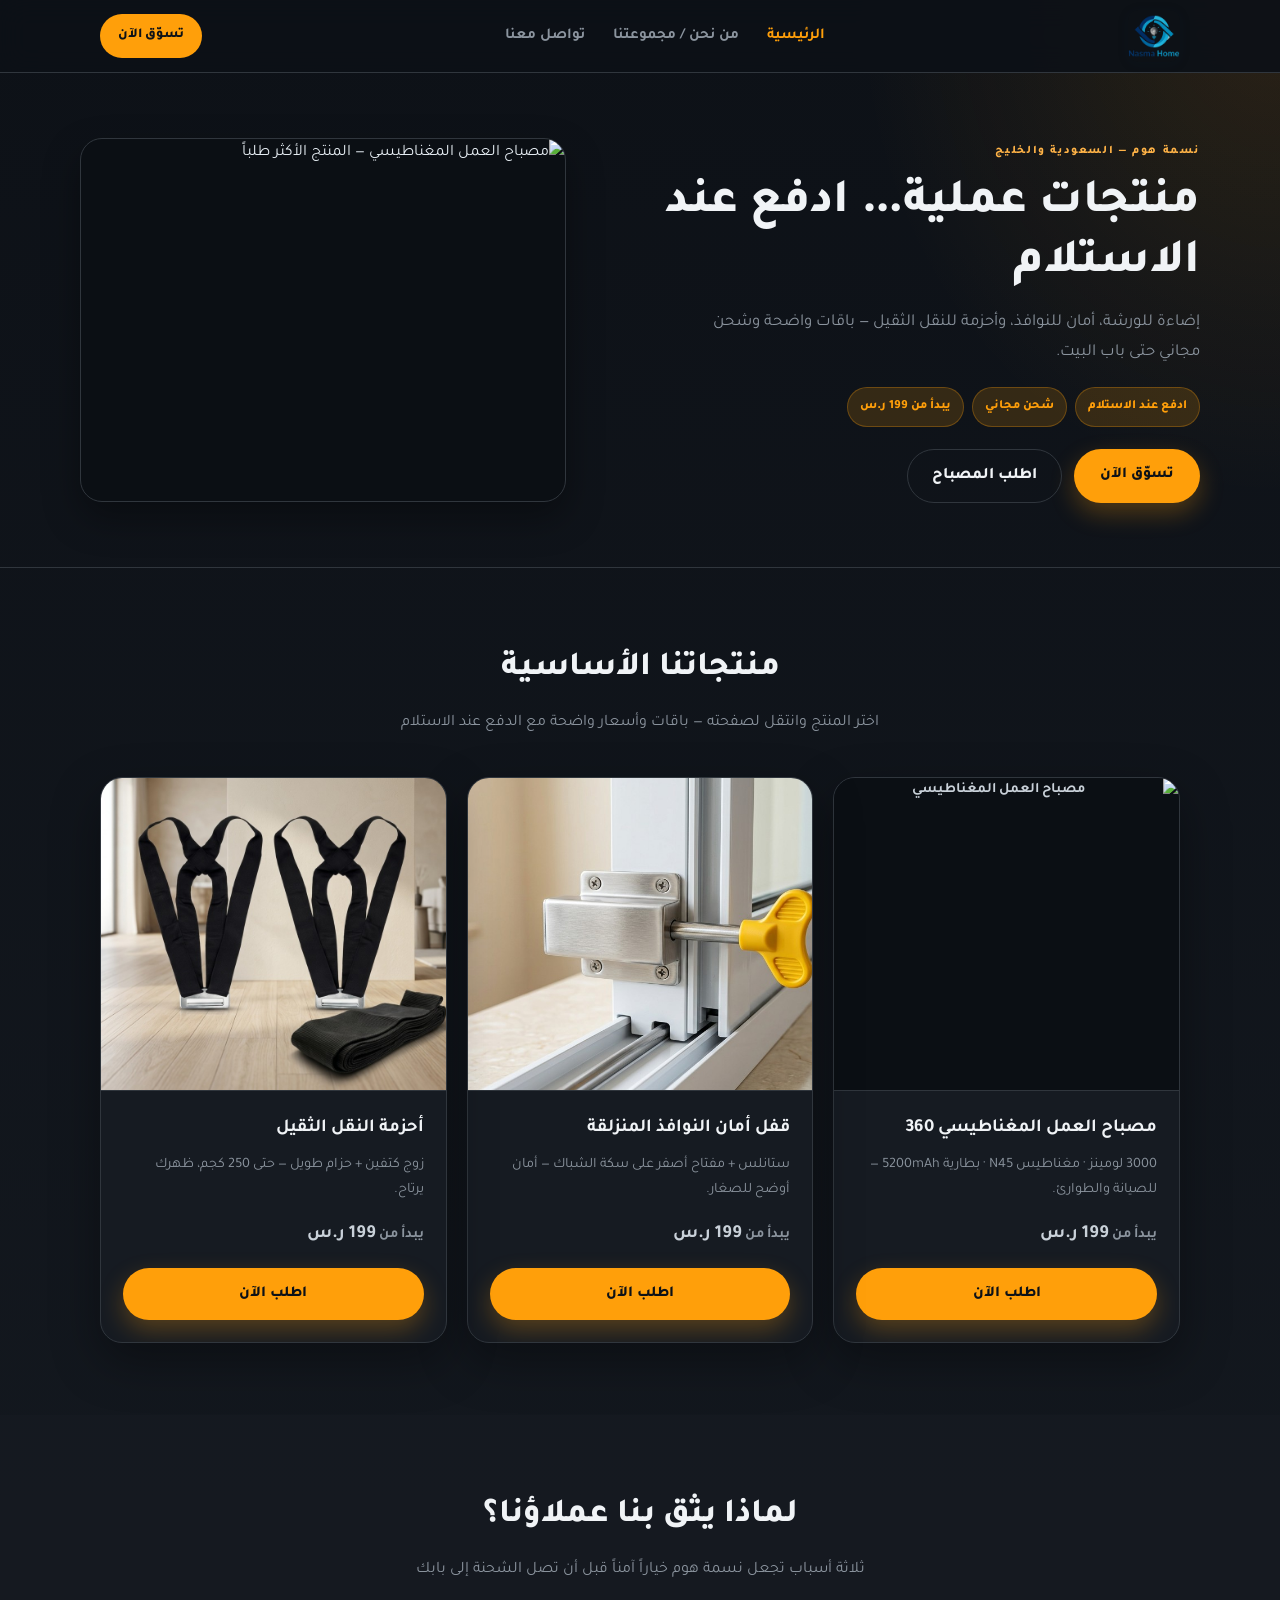
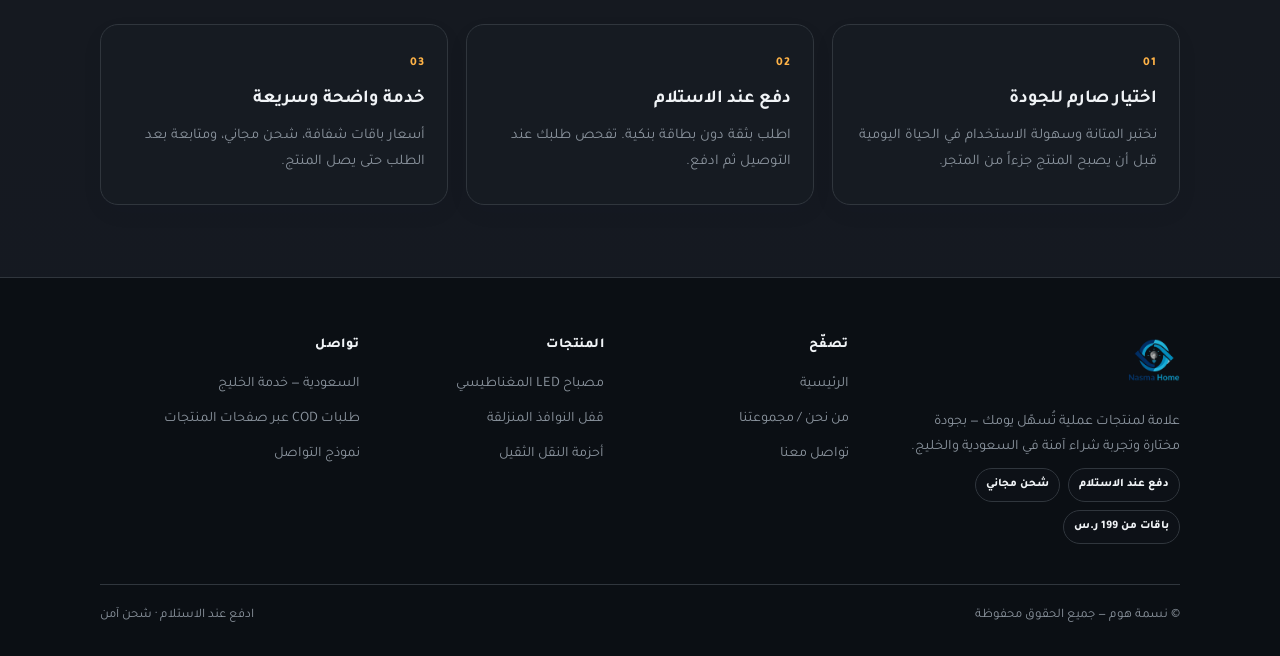
==== commit 84dc509a: "Switch the store to a dark premium theme with gold order buttons. Co-authored-by: Cursor <cursoragen" ====
--- a/index.html
+++ b/index.html
@@ -35,49 +35,23 @@
     </header>
 
     <main>
-        <section class="brand-slider" id="brandSlider" aria-roledescription="carousel" aria-label="عروض العلامة">
-            <div class="slider-track">
-                <article class="slide is-active" data-slide="0">
-                    <div class="wrap slide-inner">
-                        <div>
-                            <span class="eyebrow">نسمة هوم — راحة في بيتك</span>
-                            <h1>جودة تُحسّ وتثق فيها… من أول استخدام</h1>
-                            <p>منتجات عملية للعائلات والمحترفين في السعودية والخليج — أمان أوضح، جهد أقل، ودفع عند الاستلام.</p>
-                            <div class="hero-cta" style="display:flex;flex-wrap:wrap;gap:12px">
-                                <a href="#products" class="btn btn-primary">اكتشف المنتجات</a>
-                                <a href="about.html" class="btn btn-ghost">قصتنا</a>
-                            </div>
-                        </div>
-                        <div class="slide-visual"><img src="images/slider/hero-home.jpg" alt="نسمة هوم — منتجات منزلية مع الدفع عند الاستلام"></div>
+        <section class="hero" aria-label="مقدمة المتجر">
+            <div class="wrap hero-inner">
+                <div>
+                    <span class="eyebrow">نسمة هوم — السعودية والخليج</span>
+                    <h1>منتجات عملية… ادفع عند الاستلام</h1>
+                    <p>إضاءة للورشة، أمان للنوافذ، وأحزمة للنقل الثقيل — باقات واضحة وشحن مجاني حتى باب البيت.</p>
+                    <div class="sell-points">
+                        <span class="sell-point">ادفع عند الاستلام</span>
+                        <span class="sell-point">شحن مجاني</span>
+                        <span class="sell-point">يبدأ من 199 ر.س</span>
                     </div>
-                </article>
-                <article class="slide" data-slide="1">
-                    <div class="wrap slide-inner">
-                        <div>
-                            <span class="eyebrow">تسوق بثقة</span>
-                            <h1>ادفع عند الاستلام — بدون مخاطرة</h1>
-                            <p>باقات واضحة 199 · 279 · 349 ر.س، شحن مجاني، وتجربة شراء مصممة لسوق الخليج.</p>
-                            <a href="#products" class="btn btn-primary">ابدأ التسوق</a>
-                        </div>
-                        <div class="slide-visual"><img src="images/slider/cod-delivery.jpg" alt="توصيل الطلب إلى باب المنزل مع الدفع عند الاستلام"></div>
+                    <div class="hero-cta" style="display:flex;flex-wrap:wrap;gap:12px">
+                        <a href="#products" class="btn btn-primary">تسوّق الآن</a>
+                        <a href="product-light.html" class="btn btn-ghost">اطلب المصباح</a>
                     </div>
-                </article>
-                <article class="slide" data-slide="2">
-                    <div class="wrap slide-inner">
-                        <div>
-                            <span class="eyebrow">حلول يومية</span>
-                            <h1>أمان للعائلة… وكفاءة للعمل</h1>
-                            <p>من قفل النوافذ إلى إضاءة الورشة وأحزمة النقل — حلول مختارة بعناية لحياتك اليومية.</p>
-                            <a href="about.html" class="btn btn-primary">تعرّف على نسمة هوم</a>
-                        </div>
-                        <div class="slide-visual"><img src="images/slider/family-safety.jpg" alt="عائلة في منزل آمن مع قفل أمان على النافذة"></div>
-                    </div>
-                </article>
-            </div>
-            <div class="slider-controls">
-                <button type="button" class="slider-btn" id="sliderPrev" aria-label="السابق">‹</button>
-                <div class="slider-dots" id="sliderDots" role="tablist" aria-label="شرائح العرض"></div>
-                <button type="button" class="slider-btn" id="sliderNext" aria-label="التالي">›</button>
+                </div>
+                <div class="slide-visual"><img src="images/ultra-work-light/03-features-red.png" alt="مصباح العمل المغناطيسي — المنتج الأكثر طلباً"></div>
             </div>
         </section>
 
--- a/style.css
+++ b/style.css
@@ -1,33 +1,33 @@
-/* نسمة هوم / NASMA Home — Bright navy luxury store */
+/* نسمة هوم / NASMA Home — Dark premium GCC store */
 *, *::before, *::after { box-sizing: border-box; margin: 0; padding: 0; }
 
 :root {
-    --navy: #0f172a;
-    --navy-mid: #1e3a5f;
-    --navy-soft: #eef2f7;
-    --bg: #f9fafb;
-    --bg-warm: #f3f4f6;
-    --surface: #ffffff;
-    --text: #0f172a;
-    --muted: #475569;
-    --line: #e5e7eb;
-    --accent: #2563eb;
-    --accent-hot: #1d4ed8;
-    --accent-soft: rgba(37, 99, 235, 0.12);
-    --success: #16a34a;
+    --navy: #f0f3f6;
+    --navy-mid: #c9d1d9;
+    --navy-soft: #21262d;
+    --bg: #0d1117;
+    --bg-warm: #0d1117;
+    --surface: #161b22;
+    --text: #e6edf3;
+    --muted: #8b949e;
+    --line: #30363d;
+    --accent: #ff9f0a;
+    --accent-hot: #ffb347;
+    --accent-soft: rgba(255, 159, 10, 0.16);
+    --success: #3fb950;
+    --ink: #0d1117;
     --radius: 18px;
-    --shadow: 0 18px 48px rgba(11, 31, 58, 0.1);
+    --shadow: 0 18px 48px rgba(0, 0, 0, 0.35);
     --header-h: 72px;
 }
 
-html { scroll-behavior: smooth; }
+html { scroll-behavior: smooth; background: #0d1117; }
 
 body {
     font-family: 'Tajawal', sans-serif;
     background:
-        radial-gradient(ellipse 70% 45% at 100% 0%, rgba(22, 58, 102, 0.08), transparent 55%),
-        radial-gradient(ellipse 50% 40% at 0% 100%, rgba(201, 162, 77, 0.1), transparent 50%),
-        linear-gradient(180deg, var(--bg) 0%, var(--bg-warm) 100%);
+        radial-gradient(ellipse 60% 40% at 100% 0%, rgba(255, 159, 10, 0.12), transparent 55%),
+        linear-gradient(180deg, #0d1117 0%, #161b22 100%);
     color: var(--text);
     line-height: 1.75;
     overflow-x: hidden;
@@ -44,7 +44,7 @@
     position: sticky;
     top: 0;
     z-index: 100;
-    background: rgba(255, 255, 255, 0.92);
+    background: rgba(13, 17, 23, 0.92);
     backdrop-filter: blur(14px);
     border-bottom: 1px solid var(--line);
 }
@@ -118,7 +118,7 @@
 
 .nav a { color: var(--muted); transition: color 0.2s; }
 .nav a:hover,
-.nav a.active { color: var(--navy); }
+.nav a.active { color: var(--accent); }
 
 .btn {
     display: inline-flex;
@@ -135,43 +135,46 @@
 .btn:active { transform: scale(0.98); }
 
 .btn-primary {
-    background: #2563eb;
-    color: #fff;
+    background: #ff9f0a;
+    color: #0d1117;
     padding: 13px 26px;
     font-size: 0.95rem;
-    box-shadow: 0 10px 24px rgba(37, 99, 235, 0.25);
+    box-shadow: 0 10px 24px rgba(255, 159, 10, 0.28);
 }
 
 .btn-primary:hover {
-    box-shadow: 0 16px 34px rgba(11, 31, 58, 0.3);
+    background: #ffb347;
+    box-shadow: 0 16px 34px rgba(255, 159, 10, 0.38);
 }
 
 .btn-ghost {
     background: transparent;
     color: var(--navy);
-    border: 1.5px solid rgba(11, 31, 58, 0.25);
+    border: 1.5px solid var(--line);
     padding: 12px 24px;
 }
 
 .btn-ghost:hover {
-    border-color: var(--navy);
-    background: var(--navy-soft);
-}
-
-.brand-slider .btn-ghost {
-    border-color: rgba(15, 23, 42, 0.2);
-    color: var(--navy);
-}
-
-.brand-slider .btn-ghost:hover {
-    background: var(--navy-soft);
-    border-color: var(--navy);
+    border-color: var(--accent);
+    background: var(--accent-soft);
+}
+
+.brand-slider .btn-ghost,
+.hero .btn-ghost {
+    border-color: var(--line);
+    color: var(--navy);
+}
+
+.brand-slider .btn-ghost:hover,
+.hero .btn-ghost:hover {
+    background: var(--accent-soft);
+    border-color: var(--accent);
 }
 
 .btn-nav {
     display: none;
-    background: #2563eb;
-    color: #fff;
+    background: #ff9f0a;
+    color: #0d1117;
     padding: 10px 18px;
     border-radius: 999px;
     font-weight: 800;
@@ -221,12 +224,60 @@
 }
 
 /* —— Brand Slider —— */
+.hero,
 .brand-slider {
     position: relative;
     overflow: hidden;
-    background: #f9fafb;
+    background: transparent;
     color: var(--text);
     border-bottom: 1px solid var(--line);
+}
+
+.hero-inner {
+    display: grid;
+    gap: 28px;
+    align-items: center;
+    padding: 40px 0 48px;
+}
+
+@media (min-width: 900px) {
+    .hero-inner {
+        grid-template-columns: 1.1fr 0.9fr;
+        gap: 40px;
+        padding: 64px 0;
+    }
+}
+
+.hero h1 {
+    font-size: clamp(1.9rem, 4.6vw, 3rem);
+    font-weight: 800;
+    line-height: 1.25;
+    margin-bottom: 14px;
+    color: var(--navy);
+}
+
+.hero p {
+    color: var(--muted);
+    max-width: 520px;
+    margin-bottom: 20px;
+    font-size: 1.05rem;
+}
+
+.sell-points {
+    display: flex;
+    flex-wrap: wrap;
+    gap: 8px;
+    margin-bottom: 22px;
+}
+
+.sell-point {
+    font-size: 0.78rem;
+    font-weight: 800;
+    color: var(--accent);
+    background: var(--accent-soft);
+    border: 1px solid rgba(255, 159, 10, 0.28);
+    padding: 8px 12px;
+    border-radius: 999px;
 }
 
 .slider-track {
@@ -288,9 +339,9 @@
     aspect-ratio: 4/3;
     border-radius: 22px;
     border: 1px solid var(--line);
-    background: #fff;
+    background: #0b0f14;
     overflow: hidden;
-    box-shadow: 0 16px 36px rgba(15, 23, 42, 0.08);
+    box-shadow: 0 16px 36px rgba(0, 0, 0, 0.35);
 }
 
 .slide-visual img {
@@ -316,7 +367,7 @@
     height: 40px;
     border-radius: 50%;
     border: 1px solid var(--line);
-    background: #fff;
+    background: var(--surface);
     color: var(--navy);
     cursor: pointer;
     font-size: 1.1rem;
@@ -363,7 +414,7 @@
 
 .section-head p { color: var(--muted); }
 
-.section-muted { background: rgba(232, 238, 246, 0.55); }
+.section-muted { background: rgba(22, 27, 34, 0.7); }
 
 .eyebrow {
     display: inline-block;
@@ -395,7 +446,7 @@
 }
 
 .trust-card:hover {
-    border-color: rgba(22, 58, 102, 0.35);
+    border-color: rgba(255, 159, 10, 0.4);
     transform: translateY(-3px);
 }
 
@@ -440,13 +491,13 @@
 }
 
 a.product-teaser:hover {
-    border-color: rgba(22, 58, 102, 0.4);
+    border-color: rgba(255, 159, 10, 0.45);
     transform: translateY(-4px);
 }
 
 .teaser-img {
     aspect-ratio: 1.1;
-    background: #f4f6f8;
+    background: #0b0f14;
     display: flex;
     align-items: center;
     justify-content: center;
@@ -539,8 +590,8 @@
     width: 44px;
     height: 44px;
     border-radius: 50%;
-    background: linear-gradient(135deg, var(--navy), var(--navy-mid));
-    color: #fff;
+    background: linear-gradient(135deg, #ff9f0a, #ffb347);
+    color: #0d1117;
     display: flex;
     align-items: center;
     justify-content: center;
@@ -585,7 +636,7 @@
     min-height: 260px;
     border-radius: var(--radius);
     border: 1px solid var(--line);
-    background: linear-gradient(145deg, var(--navy-soft), #dce6f3);
+    background: linear-gradient(145deg, var(--navy-soft), #0b0f14);
     display: flex;
     align-items: center;
     justify-content: center;
@@ -671,7 +722,7 @@
     aspect-ratio: 1;
     border-radius: 24px;
     border: 1px solid var(--line);
-    background: #f7f6f3;
+    background: #0b0f14;
     overflow: hidden;
     box-shadow: var(--shadow);
     margin: 0;
@@ -709,7 +760,7 @@
     border-radius: 10px;
     overflow: hidden;
     padding: 0;
-    background: #f7f6f3;
+    background: #0b0f14;
     cursor: pointer;
     aspect-ratio: 1;
     transition: border-color 0.15s;
@@ -717,7 +768,7 @@
 
 .gallery-thumb.is-active,
 .gallery-thumb:hover {
-    border-color: var(--navy-mid);
+    border-color: var(--accent);
 }
 
 .gallery-thumb img {
@@ -779,7 +830,7 @@
     overflow: hidden;
     border: 1px solid var(--line);
     box-shadow: 0 8px 28px rgba(11, 31, 58, 0.1);
-    background: #f7f6f3;
+    background: #0b0f14;
 }
 
 .story-block-img img {
@@ -792,7 +843,7 @@
 .story-block-img--contain img {
     object-fit: contain;
     aspect-ratio: 4/3;
-    background: #f7f6f3;
+    background: #0b0f14;
 }
 
 .product-ad-poster {
@@ -828,7 +879,7 @@
     overflow: hidden;
     border: 1px solid var(--line);
     box-shadow: var(--shadow);
-    background: #f7f6f3;
+    background: #0b0f14;
 }
 
 .product-banner img {
@@ -871,7 +922,7 @@
     display: block;
     aspect-ratio: 16/10;
     object-fit: cover;
-    background: #f7f6f3;
+    background: #0b0f14;
 }
 
 .showcase-card figcaption {
@@ -1019,7 +1070,7 @@
 
 .product-cta-banner {
     text-align: center;
-    background: #fff;
+    background: var(--surface);
     color: var(--navy);
     border: 1px solid var(--line);
     border-radius: 20px;
@@ -1033,8 +1084,8 @@
 }
 
 .product-cta-banner .btn-primary {
-    background: #16a34a;
-    color: #fff;
+    background: #ff9f0a;
+    color: #0d1117;
 }
 
 .order-panel {
@@ -1048,8 +1099,9 @@
 
 .order-panel .btn-primary,
 .sticky-order .btn-primary {
-    background: #16a34a;
-    box-shadow: 0 10px 24px rgba(22, 163, 74, 0.28);
+    background: #ff9f0a;
+    color: #0d1117;
+    box-shadow: 0 10px 24px rgba(255, 159, 10, 0.28);
 }
 
 .order-panel h2 {
@@ -1079,12 +1131,12 @@
 
 .bundle-option:has(input:checked),
 .bundle-option.selected {
-    border-color: var(--navy);
-    background: var(--navy-soft);
+    border-color: var(--accent);
+    background: var(--accent-soft);
 }
 
 .bundle-option input {
-    accent-color: var(--navy);
+    accent-color: var(--accent);
     width: 18px;
     height: 18px;
 }
@@ -1099,8 +1151,8 @@
     display: inline-block;
     font-size: 0.68rem;
     font-weight: 800;
-    background: var(--accent-hot);
-    color: #fff;
+    background: var(--accent);
+    color: #0d1117;
     padding: 2px 8px;
     border-radius: 999px;
     margin-left: 6px;
@@ -1128,7 +1180,7 @@
     padding: 14px 15px;
     border-radius: 12px;
     border: 1.5px solid var(--line);
-    background: #fff;
+    background: #0d1117;
     color: var(--text);
     font-size: 16px;
     min-height: 48px;
@@ -1136,7 +1188,7 @@
 
 .field input:focus {
     outline: none;
-    border-color: var(--navy-mid);
+    border-color: var(--accent);
 }
 
 .field input::placeholder { color: #9aabc0; }
@@ -1175,7 +1227,7 @@
 /* Footer */
 .site-footer {
     border-top: 1px solid var(--line);
-    background: #fff;
+    background: #0b0f14;
     color: var(--muted);
     padding: 56px 0 28px;
     margin-top: auto;
@@ -1312,10 +1364,10 @@
     justify-content: space-between;
     gap: 12px;
     padding: 12px 16px;
-    background: rgba(255, 255, 255, 0.96);
+    background: rgba(13, 17, 23, 0.96);
     backdrop-filter: blur(12px);
     border-top: 1px solid var(--line);
-    box-shadow: 0 -10px 30px rgba(11, 31, 58, 0.08);
+    box-shadow: 0 -10px 30px rgba(0, 0, 0, 0.35);
 }
 
 .sticky-order .price {
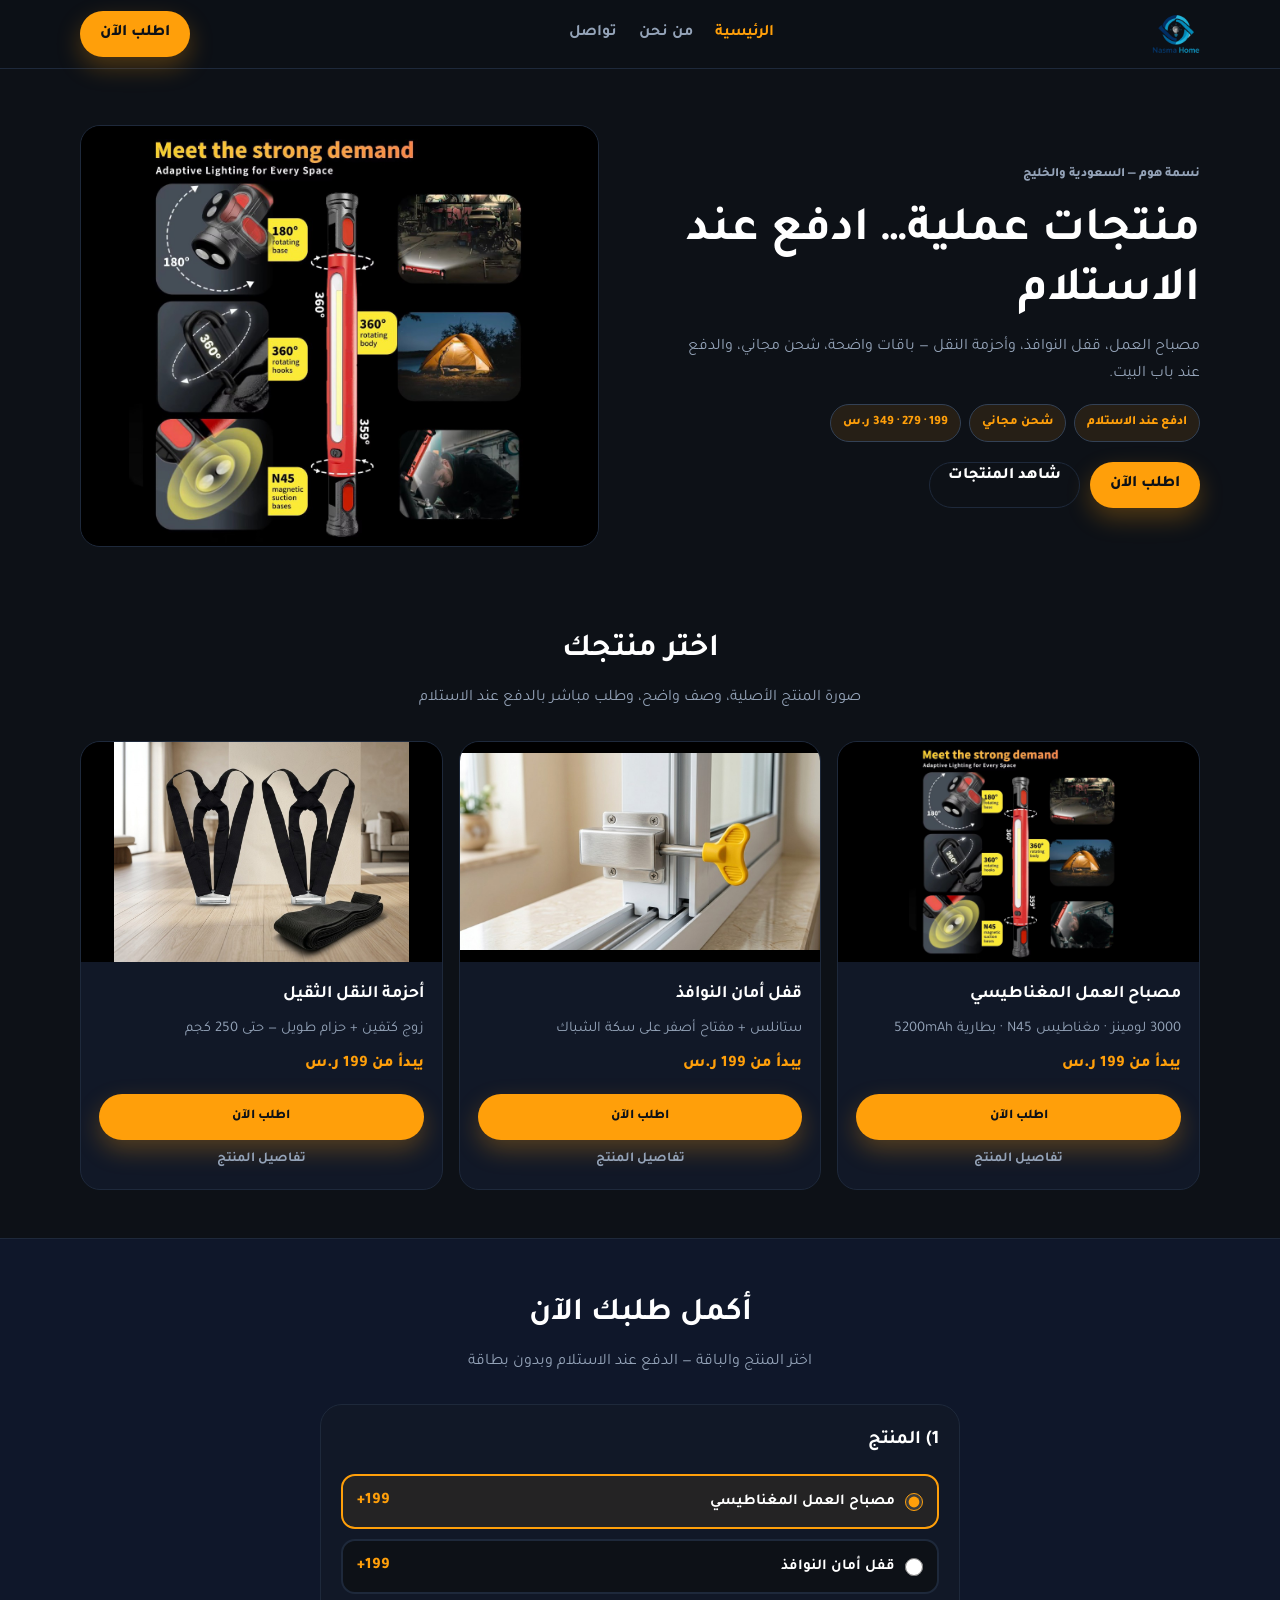
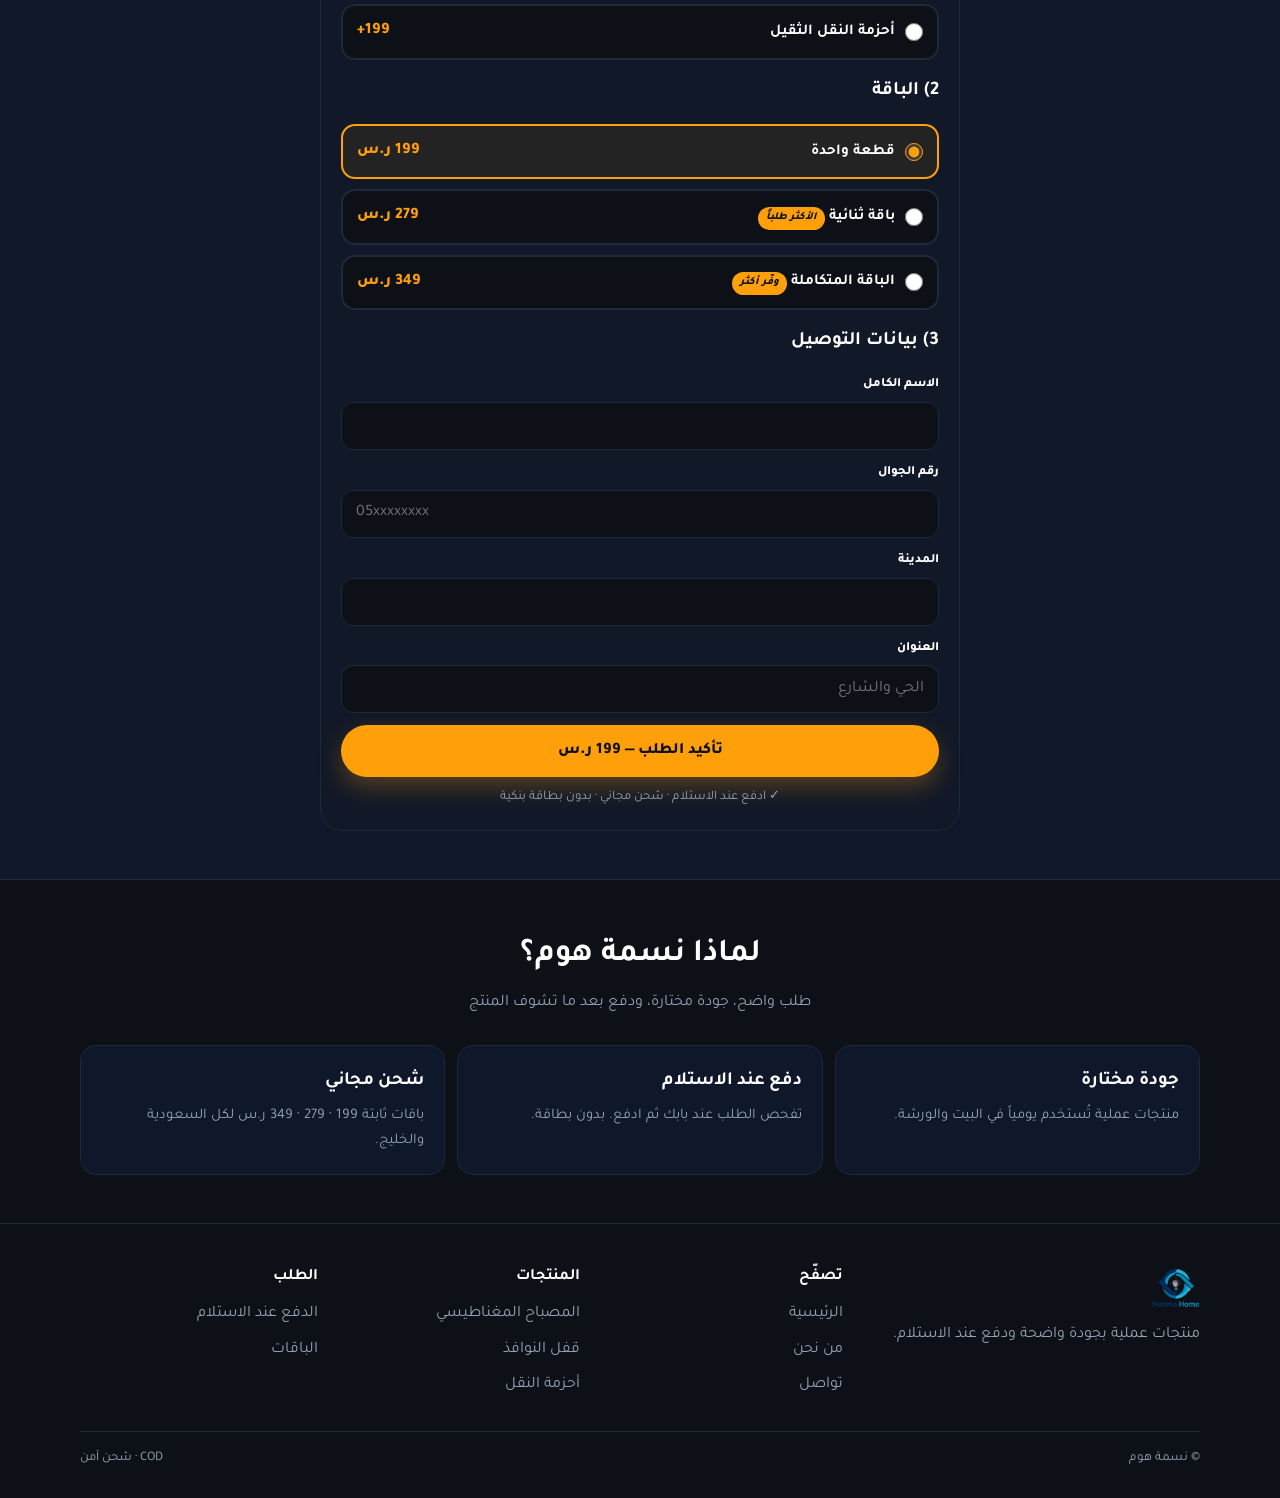
==== commit 4a744767: "Rebuild the homepage as a self-contained dark store with working COD checkout. Co-authored-by: Curso" ====
--- a/index.html
+++ b/index.html
@@ -3,167 +3,529 @@
 <head>
     <meta charset="UTF-8">
     <meta name="viewport" content="width=device-width, initial-scale=1.0">
-    <title>نسمة هوم | منتجات ترفع مستوى يومك</title>
-    <meta name="description" content="نسمة هوم — علامة سعودية وخليجية لمنتجات عملية وجودة عالية. شحن مجاني ودفع عند الاستلام.">
+    <title>نسمة هوم | ادفع عند الاستلام</title>
+    <meta name="description" content="نسمة هوم — منتجات عملية للسعودية والخليج. شحن مجاني ودفع عند الاستلام. باقات 199 · 279 · 349 ر.س.">
     <link rel="preconnect" href="https://fonts.googleapis.com">
     <link rel="preconnect" href="https://fonts.gstatic.com" crossorigin>
     <link href="https://fonts.googleapis.com/css2?family=Tajawal:wght@400;500;700;800&display=swap" rel="stylesheet">
     <link rel="icon" href="images/nasma-home-logo.png" type="image/png">
-    <link rel="stylesheet" href="style.css">
+    <style>
+        :root {
+            --bg: #0d1117;
+            --bg-2: #0f172a;
+            --card: #111827;
+            --text: #ffffff;
+            --muted: #94a3b8;
+            --line: #1e293b;
+            --gold: #ff9f0a;
+            --gold-2: #f59e0b;
+            --ink: #0d1117;
+            --ok: #22c55e;
+            --err: #ef4444;
+            --header: 68px;
+        }
+        *, *::before, *::after { box-sizing: border-box; margin: 0; padding: 0; }
+        html { scroll-behavior: smooth; background: var(--bg); }
+        body {
+            font-family: 'Tajawal', sans-serif;
+            background: var(--bg);
+            color: var(--text);
+            line-height: 1.7;
+            min-height: 100vh;
+            overflow-x: hidden;
+        }
+        img { max-width: 100%; display: block; }
+        a { color: inherit; text-decoration: none; }
+        button, input { font-family: inherit; }
+        .wrap { width: min(1120px, calc(100% - 32px)); margin: 0 auto; }
+
+        .header {
+            position: sticky;
+            top: 0;
+            z-index: 50;
+            background: rgba(13, 17, 23, 0.95);
+            border-bottom: 1px solid var(--line);
+            backdrop-filter: blur(12px);
+        }
+        .header-row {
+            height: var(--header);
+            display: flex;
+            align-items: center;
+            justify-content: space-between;
+            gap: 12px;
+        }
+        .logo img { height: 42px; width: auto; border-radius: 8px; }
+        .nav { display: none; gap: 22px; font-weight: 700; color: var(--muted); }
+        .nav a.active, .nav a:hover { color: var(--gold); }
+        .btn {
+            display: inline-flex;
+            align-items: center;
+            justify-content: center;
+            border: 0;
+            border-radius: 999px;
+            font-weight: 800;
+            cursor: pointer;
+            min-height: 46px;
+            padding: 0 20px;
+        }
+        .btn-gold { background: var(--gold); color: var(--ink); box-shadow: 0 10px 24px rgba(255, 159, 10, 0.28); }
+        .btn-gold:hover { background: #ffb020; }
+        .btn-nav { display: none; }
+        .menu {
+            width: 44px; height: 44px; border-radius: 12px;
+            border: 1px solid var(--line); background: var(--card);
+            display: grid; place-items: center; gap: 5px; cursor: pointer;
+        }
+        .menu i { display: block; width: 18px; height: 2px; background: #fff; border-radius: 2px; }
+        .mobile {
+            display: none;
+            flex-direction: column;
+            position: absolute;
+            left: 0;
+            right: 0;
+            top: 100%;
+            background: #111827;
+            border-bottom: 1px solid var(--line);
+            padding: 8px 16px 16px;
+            width: 100%;
+        }
+        .mobile.open { display: flex; }
+        .mobile a { padding: 14px 0; border-bottom: 1px solid var(--line); color: var(--muted); font-weight: 700; }
+
+        .hero {
+            display: grid;
+            gap: 28px;
+            padding: 36px 0 20px;
+            align-items: center;
+        }
+        .kicker { color: var(--gold); font-weight: 800; font-size: 0.8rem; margin-bottom: 10px; }
+        .hero h1 { font-size: clamp(1.8rem, 5vw, 3rem); line-height: 1.25; margin-bottom: 12px; }
+        .hero p { color: var(--muted); max-width: 520px; margin-bottom: 16px; }
+        .pills { display: flex; flex-wrap: wrap; gap: 8px; margin-bottom: 20px; }
+        .pill {
+            border: 1px solid #334155;
+            color: var(--gold);
+            background: rgba(255, 159, 10, 0.1);
+            border-radius: 999px;
+            padding: 7px 12px;
+            font-size: 0.8rem;
+            font-weight: 800;
+        }
+        .hero-actions { display: flex; flex-wrap: wrap; gap: 10px; }
+        .btn-ghost {
+            background: transparent;
+            color: #fff;
+            border: 1px solid var(--line);
+            border-radius: 999px;
+            min-height: 46px;
+            padding: 0 18px;
+            font-weight: 800;
+        }
+        .hero-visual {
+            background: var(--bg-2);
+            border: 1px solid var(--line);
+            border-radius: 20px;
+            overflow: hidden;
+            min-height: 240px;
+        }
+        .hero-visual img { width: 100%; height: auto; max-height: 420px; object-fit: contain; margin: 0 auto; background: #000; }
+
+        .section { padding: 48px 0; }
+        #order, #products { scroll-margin-top: calc(var(--header) + 8px); }
+        .head { text-align: center; max-width: 560px; margin: 0 auto 28px; }
+        .head h2 { font-size: clamp(1.4rem, 3vw, 2rem); margin-bottom: 8px; }
+        .head p { color: var(--muted); }
+
+        .grid { display: grid; gap: 16px; }
+        .card {
+            background: var(--card);
+            border: 1px solid var(--line);
+            border-radius: 20px;
+            overflow: hidden;
+            display: flex;
+            flex-direction: column;
+        }
+        .card img { width: 100%; height: 210px; object-fit: contain; background: #000; }
+        .card-body { padding: 18px; display: flex; flex-direction: column; gap: 8px; flex: 1; }
+        .card h3 { font-size: 1.1rem; }
+        .card p { color: var(--muted); font-size: 0.92rem; flex: 1; }
+        .price { color: var(--gold); font-weight: 800; }
+        .card .btn { width: 100%; margin-top: 8px; }
+        .card .more { text-align: center; color: var(--muted); font-size: 0.85rem; font-weight: 700; }
+
+        .trust { display: grid; gap: 12px; }
+        .trust article {
+            background: var(--bg-2);
+            border: 1px solid var(--line);
+            border-radius: 16px;
+            padding: 20px;
+        }
+        .trust h3 { margin-bottom: 6px; }
+        .trust p { color: var(--muted); font-size: 0.92rem; }
+
+        .order {
+            background: var(--bg-2);
+            border-top: 1px solid var(--line);
+            border-bottom: 1px solid var(--line);
+        }
+        .order-box {
+            background: var(--card);
+            border: 1px solid var(--line);
+            border-radius: 22px;
+            padding: 20px;
+            max-width: 640px;
+            margin: 0 auto;
+        }
+        .order-box h2 { font-size: 1.2rem; margin-bottom: 16px; }
+        .pick, .bundles { display: grid; gap: 10px; margin-bottom: 16px; }
+        .opt {
+            display: grid;
+            grid-template-columns: auto 1fr auto;
+            gap: 10px;
+            align-items: center;
+            border: 2px solid var(--line);
+            background: var(--bg);
+            border-radius: 14px;
+            padding: 12px 14px;
+            cursor: pointer;
+        }
+        .opt:has(input:checked) { border-color: var(--gold); background: rgba(255, 159, 10, 0.08); }
+        .opt input { accent-color: var(--gold); width: 18px; height: 18px; }
+        .opt b { font-size: 0.95rem; }
+        .opt span { color: var(--gold); font-weight: 800; white-space: nowrap; }
+        .badge {
+            display: inline-block;
+            background: var(--gold);
+            color: var(--ink);
+            border-radius: 999px;
+            font-size: 0.68rem;
+            font-weight: 800;
+            padding: 2px 8px;
+            margin-left: 6px;
+        }
+        .field { margin-bottom: 12px; }
+        .field label { display: block; font-size: 0.8rem; font-weight: 800; margin-bottom: 6px; }
+        .field input {
+            width: 100%;
+            min-height: 48px;
+            border-radius: 12px;
+            border: 1px solid var(--line);
+            background: var(--bg);
+            color: #fff;
+            padding: 12px 14px;
+            font-size: 16px;
+        }
+        .field input:focus { outline: none; border-color: var(--gold); }
+        .note { text-align: center; color: var(--muted); font-size: 0.82rem; margin-top: 10px; }
+        .form-msg { display: none; margin-top: 10px; font-weight: 700; }
+        .form-msg.ok { display: block; color: var(--ok); }
+        .form-msg.err { display: block; color: var(--err); }
+        .order-box .btn { width: 100%; min-height: 52px; font-size: 1rem; }
+
+        .footer { padding: 40px 0 28px; border-top: 1px solid var(--line); color: var(--muted); }
+        .footer-grid { display: grid; gap: 24px; margin-bottom: 24px; }
+        .footer h4 { color: #fff; margin-bottom: 10px; }
+        .footer a, .footer li { display: block; list-style: none; margin-bottom: 8px; }
+        .footer a:hover { color: var(--gold); }
+        .copy { border-top: 1px solid var(--line); padding-top: 16px; font-size: 0.82rem; display: flex; justify-content: space-between; gap: 8px; flex-wrap: wrap; }
+
+        .sticky {
+            position: fixed;
+            left: 0; right: 0; bottom: 0;
+            z-index: 40;
+            display: flex;
+            align-items: center;
+            justify-content: space-between;
+            gap: 12px;
+            padding: 12px 16px;
+            background: rgba(13, 17, 23, 0.96);
+            border-top: 1px solid var(--line);
+        }
+        .sticky[hidden] { display: none; }
+        .sticky b { font-size: 1.15rem; color: #fff; }
+        .sticky .btn { min-width: 140px; }
+        body.has-sticky-order { padding-bottom: 78px; }
+
+        @media (min-width: 760px) {
+            .grid { grid-template-columns: repeat(3, 1fr); }
+            .trust { grid-template-columns: repeat(3, 1fr); }
+            .hero { grid-template-columns: 1.05fr 0.95fr; padding: 56px 0 28px; }
+            .footer-grid { grid-template-columns: 1.4fr 1fr 1fr 1fr; }
+            .card img { height: 220px; }
+        }
+        @media (min-width: 900px) {
+            .nav, .btn-nav { display: flex; }
+            .menu { display: none; }
+            .sticky { display: none; }
+            body.has-sticky-order { padding-bottom: 0; }
+            .logo img { height: 48px; }
+        }
+    </style>
 </head>
 <body>
-    <header class="site-header">
-        <div class="header-inner">
-            <a href="index.html" class="logo" aria-label="نسمة هوم — Nasma Home">
-                <img src="images/nasma-home-logo.png" alt="" class="logo-img" width="130" height="52">
+    <header class="header">
+        <div class="wrap header-row">
+            <a href="index.html" class="logo" aria-label="نسمة هوم">
+                <img src="images/nasma-home-logo.png" alt="" width="130" height="52">
             </a>
             <nav class="nav" aria-label="القائمة الرئيسية">
                 <a href="index.html" class="active">الرئيسية</a>
-                <a href="about.html">من نحن / مجموعتنا</a>
-                <a href="contact.html">تواصل معنا</a>
+                <a href="about.html">من نحن</a>
+                <a href="contact.html">تواصل</a>
             </nav>
-            <a href="#products" class="btn-nav">تسوّق الآن</a>
-            <button class="menu-btn" id="mobileMenuBtn" type="button" aria-label="فتح القائمة">
-                <span></span><span></span><span></span>
+            <a href="#order" class="btn btn-gold btn-nav">اطلب الآن</a>
+            <button class="menu" id="mobileMenuBtn" type="button" aria-label="فتح القائمة">
+                <i></i><i></i><i></i>
             </button>
         </div>
-        <nav class="mobile-nav" id="mobileNav" aria-label="قائمة الجوال">
+        <nav class="mobile" id="mobileNav">
             <a href="index.html">الرئيسية</a>
-            <a href="about.html">من نحن / مجموعتنا</a>
-            <a href="contact.html">تواصل معنا</a>
+            <a href="about.html">من نحن</a>
+            <a href="contact.html">تواصل</a>
+            <a href="#order">اطلب الآن</a>
         </nav>
     </header>
 
     <main>
-        <section class="hero" aria-label="مقدمة المتجر">
-            <div class="wrap hero-inner">
-                <div>
-                    <span class="eyebrow">نسمة هوم — السعودية والخليج</span>
-                    <h1>منتجات عملية… ادفع عند الاستلام</h1>
-                    <p>إضاءة للورشة، أمان للنوافذ، وأحزمة للنقل الثقيل — باقات واضحة وشحن مجاني حتى باب البيت.</p>
-                    <div class="sell-points">
-                        <span class="sell-point">ادفع عند الاستلام</span>
-                        <span class="sell-point">شحن مجاني</span>
-                        <span class="sell-point">يبدأ من 199 ر.س</span>
-                    </div>
-                    <div class="hero-cta" style="display:flex;flex-wrap:wrap;gap:12px">
-                        <a href="#products" class="btn btn-primary">تسوّق الآن</a>
-                        <a href="product-light.html" class="btn btn-ghost">اطلب المصباح</a>
-                    </div>
-                </div>
-                <div class="slide-visual"><img src="images/ultra-work-light/03-features-red.png" alt="مصباح العمل المغناطيسي — المنتج الأكثر طلباً"></div>
+        <section class="wrap hero">
+            <div>
+                <p class="kicker">نسمة هوم — السعودية والخليج</p>
+                <h1>منتجات عملية… ادفع عند الاستلام</h1>
+                <p>مصباح العمل، قفل النوافذ، وأحزمة النقل — باقات واضحة، شحن مجاني، والدفع عند باب البيت.</p>
+                <div class="pills">
+                    <span class="pill">ادفع عند الاستلام</span>
+                    <span class="pill">شحن مجاني</span>
+                    <span class="pill">199 · 279 · 349 ر.س</span>
+                </div>
+                <div class="hero-actions">
+                    <a href="#order" class="btn btn-gold">اطلب الآن</a>
+                    <a href="#products" class="btn-ghost">شاهد المنتجات</a>
+                </div>
+            </div>
+            <div class="hero-visual">
+                <img src="images/ultra-work-light/00-hero-marketing.png" alt="مصباح العمل المغناطيسي نسمة هوم">
             </div>
         </section>
 
         <section class="section" id="products">
             <div class="wrap">
-                <div class="section-head">
-                    <h2>منتجاتنا الأساسية</h2>
-                    <p>اختر المنتج وانتقل لصفحته — باقات وأسعار واضحة مع الدفع عند الاستلام</p>
-                </div>
-                <div class="products-grid">
-                    <a href="product-light.html" class="product-teaser">
-                        <div class="teaser-img">
-                            <img src="images/ultra-work-light/03-features-red.png" alt="مصباح العمل المغناطيسي">
-                        </div>
-                        <div class="teaser-body">
-                            <h3>مصباح العمل المغناطيسي 360</h3>
-                            <p>3000 لومينز · مغناطيس N45 · بطارية 5200mAh — للصيانة والطوارئ.</p>
-                            <p class="price-from">يبدأ من <b>199 ر.س</b></p>
-                            <span class="btn btn-primary">اطلب الآن</span>
-                        </div>
-                    </a>
-                    <a href="product-lock.html" class="product-teaser">
-                        <div class="teaser-img"><img src="images/window-lock/01-installed-rail.jpg" alt="قفل أمان النوافذ المنزلقة"></div>
-                        <div class="teaser-body">
-                            <h3>قفل أمان النوافذ المنزلقة</h3>
-                            <p>ستانلس + مفتاح أصفر على سكة الشباك — أمان أوضح للصغار.</p>
-                            <p class="price-from">يبدأ من <b>199 ر.س</b></p>
-                            <span class="btn btn-primary">اطلب الآن</span>
-                        </div>
-                    </a>
-                    <a href="product-straps.html" class="product-teaser">
-                        <div class="teaser-img"><img src="images/moving-straps/01-straps-product.jpg" alt="أحزمة نقل الأثاث الثقيل"></div>
-                        <div class="teaser-body">
+                <div class="head">
+                    <h2>اختر منتجك</h2>
+                    <p>صورة المنتج الأصلية، وصف واضح، وطلب مباشر بالدفع عند الاستلام</p>
+                </div>
+                <div class="grid">
+                    <article class="card">
+                        <img src="images/ultra-work-light/00-hero-marketing.png" alt="مصباح العمل المغناطيسي">
+                        <div class="card-body">
+                            <h3>مصباح العمل المغناطيسي</h3>
+                            <p>3000 لومينز · مغناطيس N45 · بطارية 5200mAh</p>
+                            <div class="price">يبدأ من 199 ر.س</div>
+                            <button type="button" class="btn btn-gold pick-product" data-key="light">اطلب الآن</button>
+                            <a href="product-light.html" class="more">تفاصيل المنتج</a>
+                        </div>
+                    </article>
+                    <article class="card">
+                        <img src="images/window-lock/01-installed-rail.jpg" alt="قفل أمان النوافذ المنزلقة">
+                        <div class="card-body">
+                            <h3>قفل أمان النوافذ</h3>
+                            <p>ستانلس + مفتاح أصفر على سكة الشباك</p>
+                            <div class="price">يبدأ من 199 ر.س</div>
+                            <button type="button" class="btn btn-gold pick-product" data-key="lock">اطلب الآن</button>
+                            <a href="product-lock.html" class="more">تفاصيل المنتج</a>
+                        </div>
+                    </article>
+                    <article class="card">
+                        <img src="images/moving-straps/01-straps-product.jpg" alt="أحزمة النقل الثقيل">
+                        <div class="card-body">
                             <h3>أحزمة النقل الثقيل</h3>
-                            <p>زوج كتفين + حزام طويل — حتى 250 كجم، ظهرك يرتاح.</p>
-                            <p class="price-from">يبدأ من <b>199 ر.س</b></p>
-                            <span class="btn btn-primary">اطلب الآن</span>
-                        </div>
-                    </a>
+                            <p>زوج كتفين + حزام طويل — حتى 250 كجم</p>
+                            <div class="price">يبدأ من 199 ر.س</div>
+                            <button type="button" class="btn btn-gold pick-product" data-key="straps">اطلب الآن</button>
+                            <a href="product-straps.html" class="more">تفاصيل المنتج</a>
+                        </div>
+                    </article>
                 </div>
             </div>
         </section>
 
-        <section class="section section-muted" id="trust">
+        <section class="section order" id="order">
             <div class="wrap">
-                <div class="section-head">
-                    <h2>لماذا يثق بنا عملاؤنا؟</h2>
-                    <p>ثلاثة أسباب تجعل نسمة هوم خياراً آمناً قبل أن تصل الشحنة إلى بابك</p>
-                </div>
-                <div class="trust-grid">
-                    <article class="trust-card">
-                        <div class="trust-num">01</div>
-                        <h3>اختيار صارم للجودة</h3>
-                        <p>نختبر المتانة وسهولة الاستخدام في الحياة اليومية قبل أن يصبح المنتج جزءاً من المتجر.</p>
+                <div class="head">
+                    <h2>أكمل طلبك الآن</h2>
+                    <p>اختر المنتج والباقة — الدفع عند الاستلام وبدون بطاقة</p>
+                </div>
+                <div class="order-box">
+                    <form id="orderForm" data-product="Ultra Work Light" data-product-key="light">
+                        <h2>1) المنتج</h2>
+                        <div class="pick" role="radiogroup" aria-label="المنتج">
+                            <label class="opt">
+                                <input type="radio" name="productPick" value="light" data-name="Ultra Work Light" checked>
+                                <b>مصباح العمل المغناطيسي</b>
+                                <span>199+</span>
+                            </label>
+                            <label class="opt">
+                                <input type="radio" name="productPick" value="lock" data-name="قفل نوافذ منزلقة">
+                                <b>قفل أمان النوافذ</b>
+                                <span>199+</span>
+                            </label>
+                            <label class="opt">
+                                <input type="radio" name="productPick" value="straps" data-name="أحزمة نقل">
+                                <b>أحزمة النقل الثقيل</b>
+                                <span>199+</span>
+                            </label>
+                        </div>
+
+                        <h2>2) الباقة</h2>
+                        <div class="bundles" role="radiogroup" aria-label="الباقات">
+                            <label class="opt bundle-option">
+                                <input type="radio" name="bundle" value="single" data-price="199" data-label="قطعة واحدة" data-quantity="1" checked>
+                                <b>قطعة واحدة</b>
+                                <span>199 ر.س</span>
+                            </label>
+                            <label class="opt bundle-option">
+                                <input type="radio" name="bundle" value="dual" data-price="279" data-label="باقة ثنائية" data-quantity="2">
+                                <b>باقة ثنائية <i class="badge">الأكثر طلباً</i></b>
+                                <span>279 ر.س</span>
+                            </label>
+                            <label class="opt bundle-option">
+                                <input type="radio" name="bundle" value="mega" data-price="349" data-label="الباقة المتكاملة" data-quantity="3">
+                                <b>الباقة المتكاملة <i class="badge">وفّر أكثر</i></b>
+                                <span>349 ر.س</span>
+                            </label>
+                        </div>
+
+                        <h2>3) بيانات التوصيل</h2>
+                        <div class="field">
+                            <label for="order-name">الاسم الكامل</label>
+                            <input id="order-name" name="name" type="text" required autocomplete="name">
+                        </div>
+                        <div class="field">
+                            <label for="order-phone">رقم الجوال</label>
+                            <input id="order-phone" name="phone" type="tel" class="phone-input" required placeholder="05xxxxxxxx" inputmode="tel" autocomplete="tel">
+                        </div>
+                        <div class="field">
+                            <label for="order-city">المدينة</label>
+                            <input id="order-city" name="city" type="text" required autocomplete="address-level2">
+                        </div>
+                        <div class="field">
+                            <label for="order-address">العنوان</label>
+                            <input id="order-address" name="address" type="text" autocomplete="street-address" placeholder="الحي والشارع">
+                        </div>
+                        <button type="submit" class="btn btn-gold" id="orderSubmit">تأكيد الطلب — 199 ر.س</button>
+                        <p class="note">✓ ادفع عند الاستلام · شحن مجاني · بدون بطاقة بنكية</p>
+                        <p class="form-msg" id="orderMsg" role="status"></p>
+                    </form>
+                </div>
+            </div>
+        </section>
+
+        <section class="section">
+            <div class="wrap">
+                <div class="head">
+                    <h2>لماذا نسمة هوم؟</h2>
+                    <p>طلب واضح، جودة مختارة، ودفع بعد ما تشوف المنتج</p>
+                </div>
+                <div class="trust">
+                    <article>
+                        <h3>جودة مختارة</h3>
+                        <p>منتجات عملية تُستخدم يومياً في البيت والورشة.</p>
                     </article>
-                    <article class="trust-card">
-                        <div class="trust-num">02</div>
+                    <article>
                         <h3>دفع عند الاستلام</h3>
-                        <p>اطلب بثقة دون بطاقة بنكية. تفحص طلبك عند التوصيل ثم ادفع.</p>
+                        <p>تفحص الطلب عند بابك ثم ادفع. بدون بطاقة.</p>
                     </article>
-                    <article class="trust-card">
-                        <div class="trust-num">03</div>
-                        <h3>خدمة واضحة وسريعة</h3>
-                        <p>أسعار باقات شفافة، شحن مجاني، ومتابعة بعد الطلب حتى يصل المنتج.</p>
+                    <article>
+                        <h3>شحن مجاني</h3>
+                        <p>باقات ثابتة 199 · 279 · 349 ر.س لكل السعودية والخليج.</p>
                     </article>
                 </div>
             </div>
         </section>
     </main>
 
-    <footer class="site-footer">
+    <div class="sticky" id="stickyBar">
+        <b id="stickyPrice">199 ر.س</b>
+        <button type="button" class="btn btn-gold" id="stickyOrderBtn">اطلب الآن</button>
+    </div>
+
+    <footer class="footer">
         <div class="wrap">
             <div class="footer-grid">
-                <div class="footer-brand">
-                    <a href="index.html" class="logo logo-footer" aria-label="نسمة هوم — Nasma Home">
-                        <img src="images/nasma-home-logo.png" alt="" class="logo-img" width="120" height="48">
-                    </a>
-                    <p>علامة لمنتجات عملية تُسهّل يومك — بجودة مختارة وتجربة شراء آمنة في السعودية والخليج.</p>
-                    <div class="trust-badges">
-                        <span class="trust-badge">دفع عند الاستلام</span>
-                        <span class="trust-badge">شحن مجاني</span>
-                        <span class="trust-badge">باقات من 199 ر.س</span>
-                    </div>
-                </div>
-                <div class="footer-col">
+                <div>
+                    <a href="index.html" class="logo"><img src="images/nasma-home-logo.png" alt="" width="120" height="48"></a>
+                    <p style="margin-top:10px">منتجات عملية بجودة واضحة ودفع عند الاستلام.</p>
+                </div>
+                <div>
                     <h4>تصفّح</h4>
                     <a href="index.html">الرئيسية</a>
-                    <a href="about.html">من نحن / مجموعتنا</a>
-                    <a href="contact.html">تواصل معنا</a>
-                </div>
-                <div class="footer-col">
+                    <a href="about.html">من نحن</a>
+                    <a href="contact.html">تواصل</a>
+                </div>
+                <div>
                     <h4>المنتجات</h4>
-                    <a href="product-light.html">مصباح LED المغناطيسي</a>
-                    <a href="product-lock.html">قفل النوافذ المنزلقة</a>
-                    <a href="product-straps.html">أحزمة النقل الثقيل</a>
-                </div>
-                <div class="footer-col">
-                    <h4>تواصل</h4>
-                    <ul>
-                        <li>السعودية — خدمة الخليج</li>
-                        <li>طلبات COD عبر صفحات المنتجات</li>
-                        <li><a href="contact.html">نموذج التواصل</a></li>
-                    </ul>
-                </div>
-            </div>
-            <div class="footer-bottom">
-                <span>© نسمة هوم — جميع الحقوق محفوظة</span>
-                <span>ادفع عند الاستلام · شحن آمن</span>
+                    <a href="product-light.html">المصباح المغناطيسي</a>
+                    <a href="product-lock.html">قفل النوافذ</a>
+                    <a href="product-straps.html">أحزمة النقل</a>
+                </div>
+                <div>
+                    <h4>الطلب</h4>
+                    <a href="#order">الدفع عند الاستلام</a>
+                    <a href="#products">الباقات</a>
+                </div>
+            </div>
+            <div class="copy">
+                <span>© نسمة هوم</span>
+                <span>COD · شحن آمن</span>
             </div>
         </div>
     </footer>
 
-    <script src="script.js"></script>
+    <script>window.COD_CONFIG = window.COD_CONFIG || { token: '' };</script>
+    <script src="cod-config.js"></script>
+    <script src="config.js"></script>
+    <script src="cod-network.js?v=checkout2"></script>
+    <script src="script.js?v=checkout2"></script>
+    <script>
+    (function () {
+        var form = document.getElementById('orderForm');
+        var names = {
+            light: 'Ultra Work Light',
+            lock: 'قفل نوافذ منزلقة',
+            straps: 'أحزمة نقل'
+        };
+        function setProduct(key) {
+            if (!form || !names[key]) return;
+            form.setAttribute('data-product-key', key);
+            form.setAttribute('data-product', names[key]);
+            var radio = form.querySelector('input[name="productPick"][value="' + key + '"]');
+            if (radio) radio.checked = true;
+        }
+        document.querySelectorAll('.pick-product').forEach(function (btn) {
+            btn.addEventListener('click', function () {
+                setProduct(btn.getAttribute('data-key'));
+                form.scrollIntoView({ behavior: 'smooth', block: 'start' });
+            });
+        });
+        form.querySelectorAll('input[name="productPick"]').forEach(function (radio) {
+            radio.addEventListener('change', function () {
+                setProduct(radio.value);
+            });
+        });
+        var sticky = document.getElementById('stickyBar');
+        var mobileNav = document.getElementById('mobileNav');
+        function closeMenu() {
+            if (mobileNav) mobileNav.classList.remove('open');
+        }
+        if (sticky) {
+            sticky.addEventListener('click', closeMenu);
+        }
+        if (sticky && 'IntersectionObserver' in window) {
+            var io = new IntersectionObserver(function (entries) {
+                sticky.hidden = entries[0] && entries[0].isIntersecting;
+            }, { threshold: 0.2 });
+            io.observe(form);
+        }
+    })();
+    </script>
 </body>
 </html>
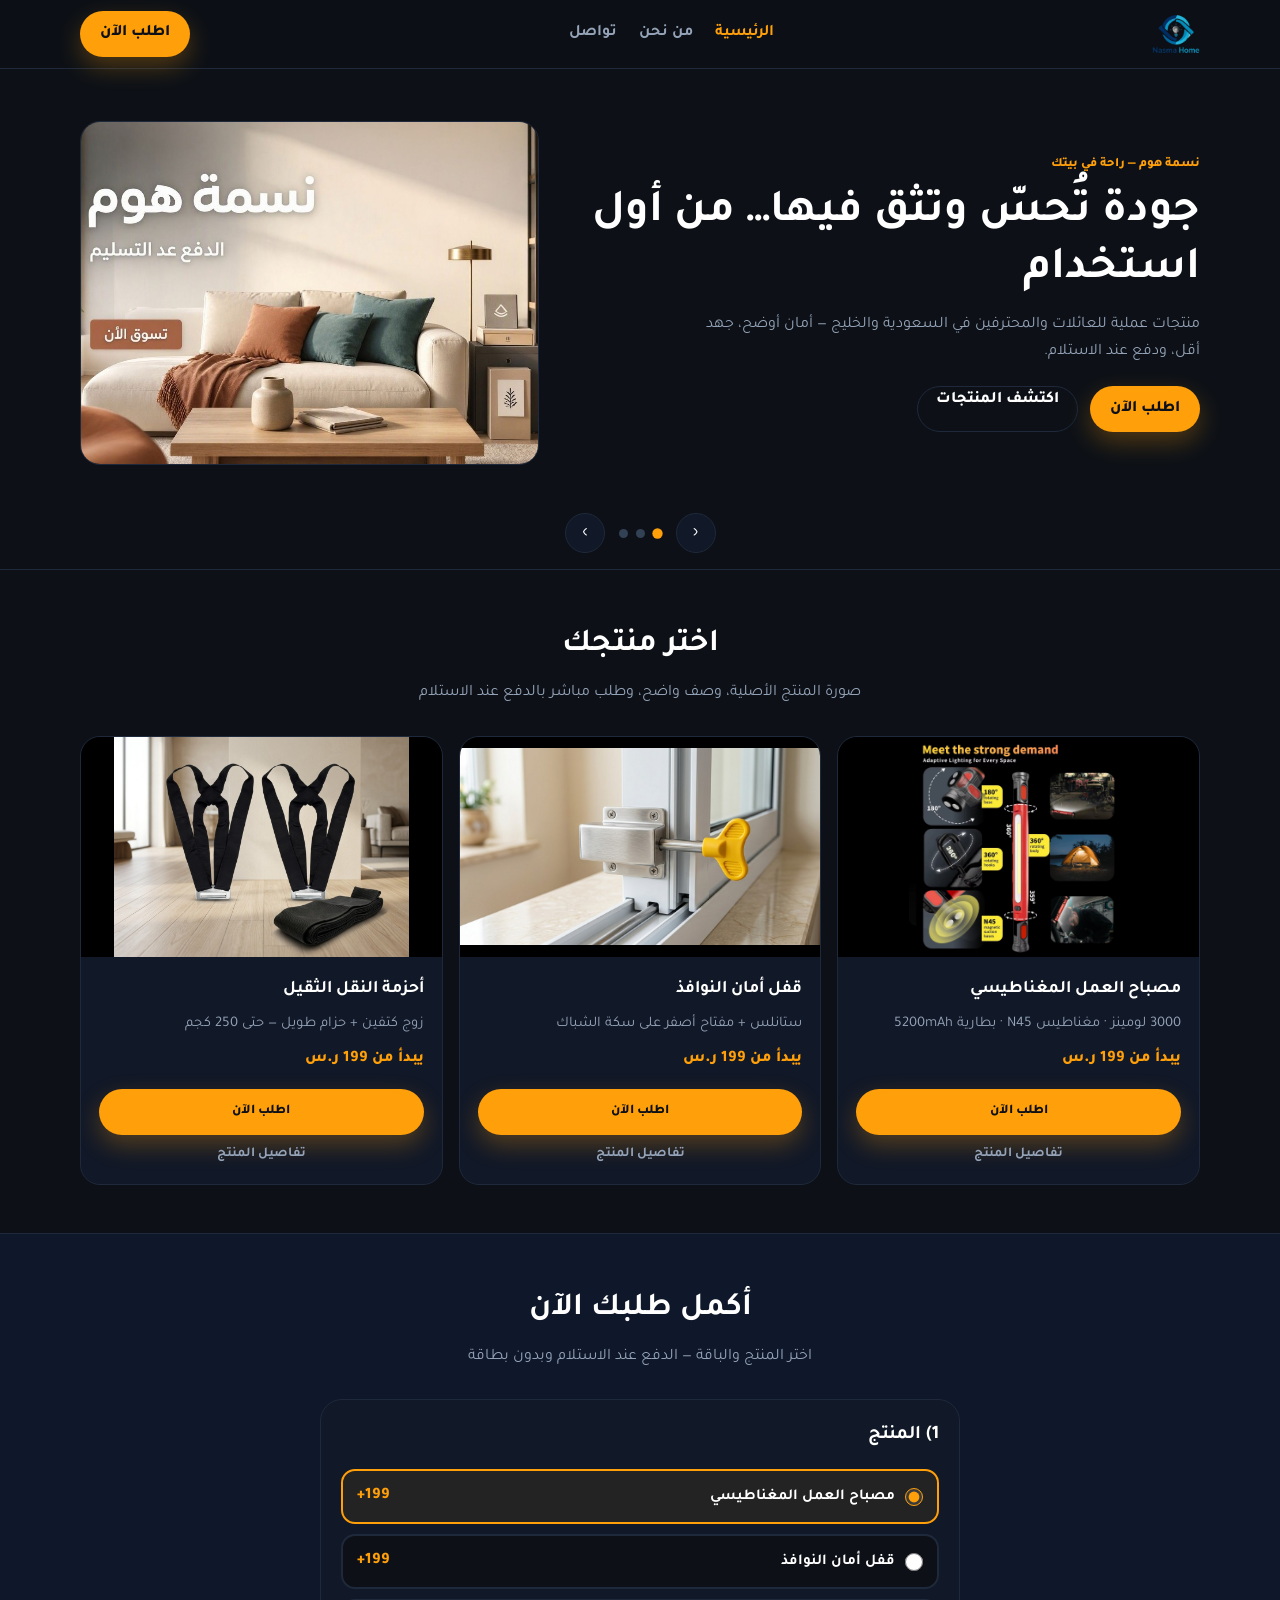
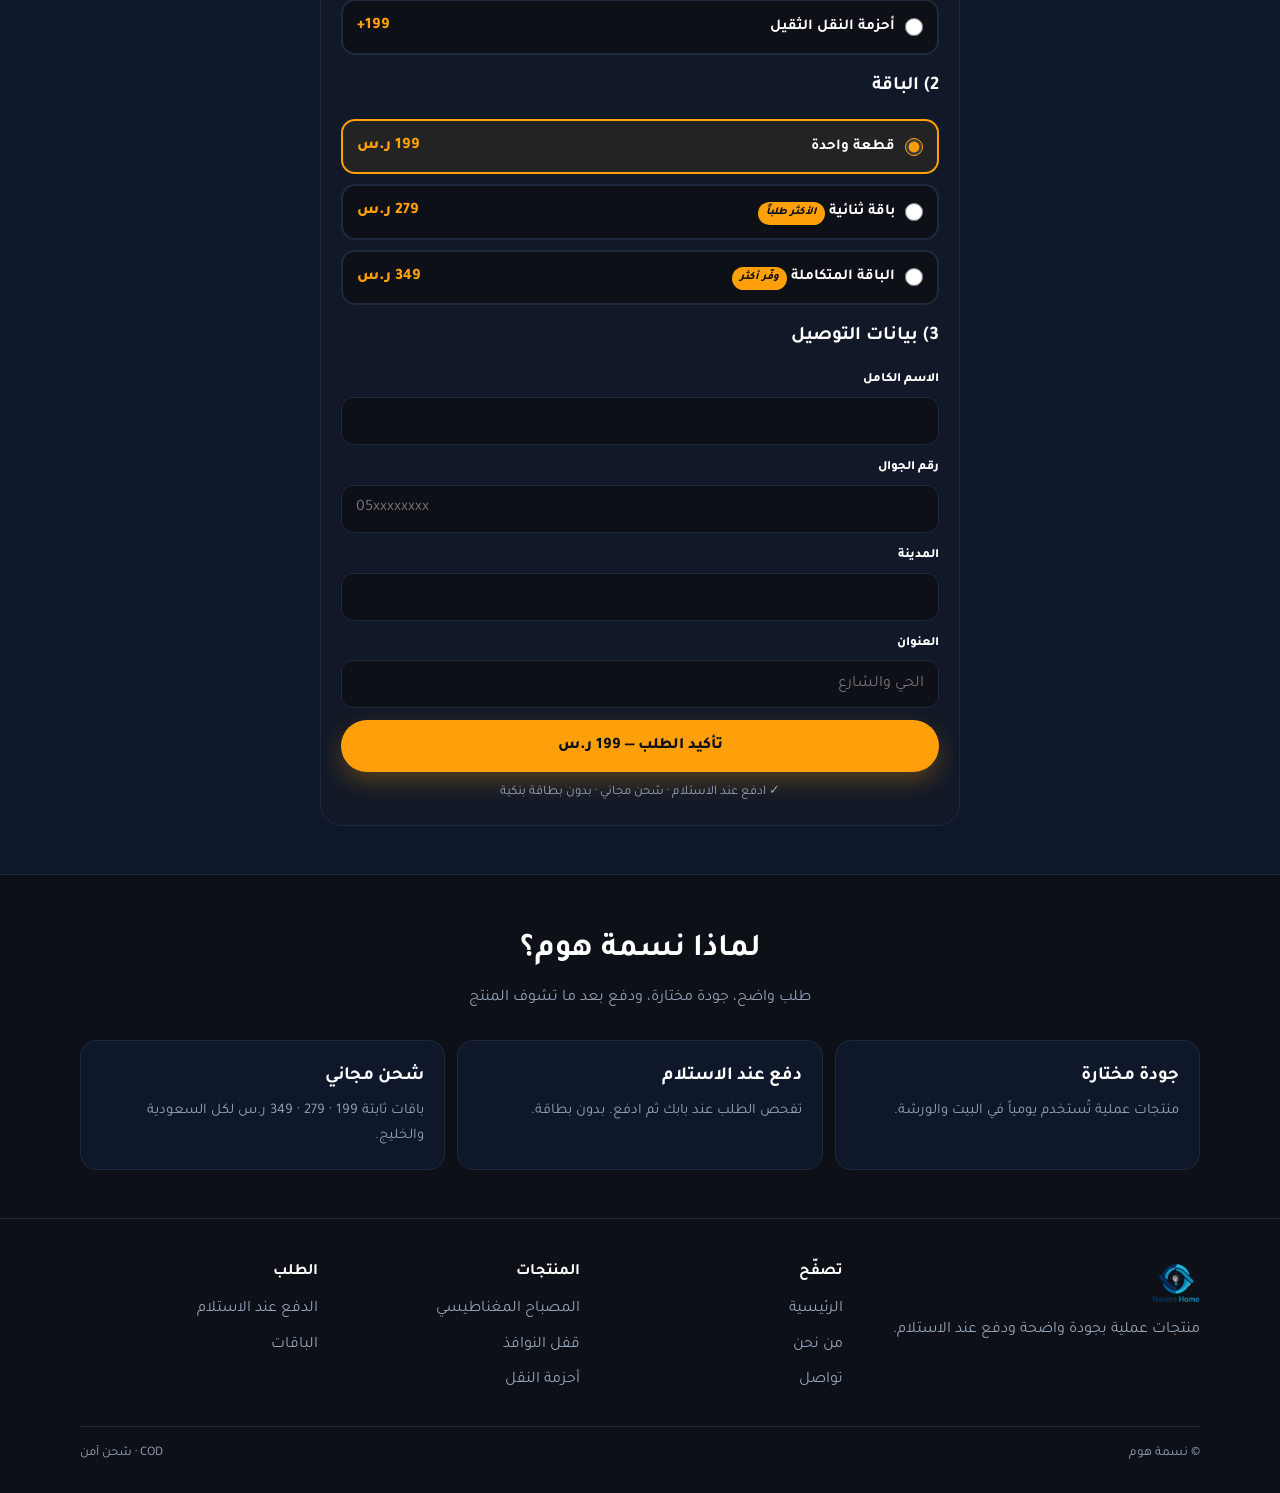
==== commit c3579473: "Restore the original homepage hero carousel in the dark gold theme. Co-authored-by: Cursor <cursorag" ====
--- a/index.html
+++ b/index.html
@@ -92,26 +92,6 @@
         .mobile.open { display: flex; }
         .mobile a { padding: 14px 0; border-bottom: 1px solid var(--line); color: var(--muted); font-weight: 700; }
 
-        .hero {
-            display: grid;
-            gap: 28px;
-            padding: 36px 0 20px;
-            align-items: center;
-        }
-        .kicker { color: var(--gold); font-weight: 800; font-size: 0.8rem; margin-bottom: 10px; }
-        .hero h1 { font-size: clamp(1.8rem, 5vw, 3rem); line-height: 1.25; margin-bottom: 12px; }
-        .hero p { color: var(--muted); max-width: 520px; margin-bottom: 16px; }
-        .pills { display: flex; flex-wrap: wrap; gap: 8px; margin-bottom: 20px; }
-        .pill {
-            border: 1px solid #334155;
-            color: var(--gold);
-            background: rgba(255, 159, 10, 0.1);
-            border-radius: 999px;
-            padding: 7px 12px;
-            font-size: 0.8rem;
-            font-weight: 800;
-        }
-        .hero-actions { display: flex; flex-wrap: wrap; gap: 10px; }
         .btn-ghost {
             background: transparent;
             color: #fff;
@@ -121,14 +101,98 @@
             padding: 0 18px;
             font-weight: 800;
         }
-        .hero-visual {
-            background: var(--bg-2);
+        .hero-cta { display: flex; flex-wrap: wrap; gap: 12px; }
+
+        .brand-slider {
+            position: relative;
+            overflow: hidden;
+            border-bottom: 1px solid var(--line);
+        }
+        .slider-track { position: relative; overflow: hidden; width: 100%; min-height: clamp(360px, 52vw, 500px); }
+        .slide {
+            position: absolute;
+            inset: 0;
+            width: 100%;
+            opacity: 0;
+            visibility: hidden;
+            pointer-events: none;
+            z-index: 0;
+            background: var(--bg);
+            display: grid;
+            align-items: center;
+        }
+        .slide.is-active {
+            opacity: 1;
+            visibility: visible;
+            pointer-events: auto;
+            position: relative;
+            z-index: 1;
+            transition: opacity 0.4s ease;
+        }
+        .slide-inner {
+            display: grid;
+            gap: 24px;
+            align-items: center;
+            padding: 36px 0 72px;
+        }
+        .eyebrow {
+            display: block;
+            color: var(--gold);
+            font-weight: 800;
+            font-size: 0.8rem;
+            margin-bottom: 10px;
+        }
+        .slide h1 {
+            font-size: clamp(1.8rem, 5vw, 2.85rem);
+            line-height: 1.25;
+            margin-bottom: 12px;
+        }
+        .slide p { color: var(--muted); max-width: 520px; margin-bottom: 20px; }
+        .slide-visual {
+            aspect-ratio: 4 / 3;
+            border-radius: 20px;
             border: 1px solid var(--line);
-            border-radius: 20px;
+            background: #000;
             overflow: hidden;
-            min-height: 240px;
-        }
-        .hero-visual img { width: 100%; height: auto; max-height: 420px; object-fit: contain; margin: 0 auto; background: #000; }
+        }
+        .slide-visual img {
+            width: 100%;
+            height: 100%;
+            object-fit: cover;
+            display: block;
+        }
+        .slider-controls {
+            position: absolute;
+            inset-inline: 0;
+            bottom: 16px;
+            display: flex;
+            align-items: center;
+            justify-content: center;
+            gap: 14px;
+            z-index: 5;
+        }
+        .slider-btn {
+            width: 40px;
+            height: 40px;
+            border-radius: 50%;
+            border: 1px solid var(--line);
+            background: var(--card);
+            color: #fff;
+            cursor: pointer;
+            font-size: 1.15rem;
+        }
+        .slider-btn:hover { border-color: var(--gold); color: var(--gold); }
+        .slider-dots { display: flex; gap: 8px; }
+        .slider-dot {
+            width: 9px;
+            height: 9px;
+            border-radius: 50%;
+            border: 0;
+            background: #334155;
+            cursor: pointer;
+            padding: 0;
+        }
+        .slider-dot.is-active { background: var(--gold); transform: scale(1.15); }
 
         .section { padding: 48px 0; }
         #order, #products { scroll-margin-top: calc(var(--header) + 8px); }
@@ -249,7 +313,6 @@
         @media (min-width: 760px) {
             .grid { grid-template-columns: repeat(3, 1fr); }
             .trust { grid-template-columns: repeat(3, 1fr); }
-            .hero { grid-template-columns: 1.05fr 0.95fr; padding: 56px 0 28px; }
             .footer-grid { grid-template-columns: 1.4fr 1fr 1fr 1fr; }
             .card img { height: 220px; }
         }
@@ -259,6 +322,12 @@
             .sticky { display: none; }
             body.has-sticky-order { padding-bottom: 0; }
             .logo img { height: 48px; }
+            .slide-inner { grid-template-columns: 1.15fr 0.85fr; gap: 40px; padding: 52px 0 64px; }
+        }
+        @media (max-width: 759px) {
+            .slider-track { min-height: 0; }
+            .slide-inner { padding: 28px 0 76px; }
+            .slide-visual { max-height: 260px; }
         }
     </style>
 </head>
@@ -287,23 +356,61 @@
     </header>
 
     <main>
-        <section class="wrap hero">
-            <div>
-                <p class="kicker">نسمة هوم — السعودية والخليج</p>
-                <h1>منتجات عملية… ادفع عند الاستلام</h1>
-                <p>مصباح العمل، قفل النوافذ، وأحزمة النقل — باقات واضحة، شحن مجاني، والدفع عند باب البيت.</p>
-                <div class="pills">
-                    <span class="pill">ادفع عند الاستلام</span>
-                    <span class="pill">شحن مجاني</span>
-                    <span class="pill">199 · 279 · 349 ر.س</span>
-                </div>
-                <div class="hero-actions">
-                    <a href="#order" class="btn btn-gold">اطلب الآن</a>
-                    <a href="#products" class="btn-ghost">شاهد المنتجات</a>
-                </div>
+        <section class="brand-slider" id="brandSlider" aria-roledescription="carousel" aria-label="عروض العلامة">
+            <div class="slider-track">
+                <article class="slide is-active" data-slide="0">
+                    <div class="wrap slide-inner">
+                        <div>
+                            <span class="eyebrow">نسمة هوم — راحة في بيتك</span>
+                            <h1>جودة تُحسّ وتثق فيها… من أول استخدام</h1>
+                            <p>منتجات عملية للعائلات والمحترفين في السعودية والخليج — أمان أوضح، جهد أقل، ودفع عند الاستلام.</p>
+                            <div class="hero-cta">
+                                <a href="#order" class="btn btn-gold">اطلب الآن</a>
+                                <a href="#products" class="btn-ghost">اكتشف المنتجات</a>
+                            </div>
+                        </div>
+                        <div class="slide-visual">
+                            <img src="images/slider/hero-home.jpg" alt="نسمة هوم — منتجات منزلية مع الدفع عند الاستلام">
+                        </div>
+                    </div>
+                </article>
+                <article class="slide" data-slide="1">
+                    <div class="wrap slide-inner">
+                        <div>
+                            <span class="eyebrow">تسوق بثقة</span>
+                            <h1>ادفع عند الاستلام — بدون مخاطرة</h1>
+                            <p>باقات واضحة 199 · 279 · 349 ر.س، شحن مجاني، وتجربة شراء مصممة لسوق الخليج.</p>
+                            <div class="hero-cta">
+                                <a href="#order" class="btn btn-gold">اطلب الآن</a>
+                                <a href="#products" class="btn-ghost">ابدأ التسوق</a>
+                            </div>
+                        </div>
+                        <div class="slide-visual">
+                            <img src="images/slider/cod-delivery.jpg" alt="توصيل الطلب إلى باب المنزل مع الدفع عند الاستلام">
+                        </div>
+                    </div>
+                </article>
+                <article class="slide" data-slide="2">
+                    <div class="wrap slide-inner">
+                        <div>
+                            <span class="eyebrow">حلول يومية</span>
+                            <h1>أمان للعائلة… وكفاءة للعمل</h1>
+                            <p>من قفل النوافذ إلى إضاءة الورشة وأحزمة النقل — حلول مختارة بعناية لحياتك اليومية.</p>
+                            <div class="hero-cta">
+                                <a href="#order" class="btn btn-gold">اطلب الآن</a>
+                                <a href="product-lock.html" class="btn-ghost">تفاصيل المنتج</a>
+                            </div>
+                        </div>
+                        <div class="slide-visual">
+                            <img src="images/slider/family-safety.jpg" alt="عائلة في منزل آمن مع قفل أمان على النافذة">
+                        </div>
+                    </div>
+                </article>
             </div>
-            <div class="hero-visual">
-                <img src="images/ultra-work-light/00-hero-marketing.png" alt="مصباح العمل المغناطيسي نسمة هوم">
+            <div class="slider-controls">
+                <button type="button" class="slider-btn" id="sliderPrev" aria-label="السابق">‹</button>
+                <div class="slider-dots" id="sliderDots" role="tablist" aria-label="شرائح العرض"></div>
+                <button type="button" class="slider-btn" id="sliderNext" aria-label="التالي">›</button>
             </div>
         </section>
 
@@ -484,7 +591,7 @@
     <script src="cod-config.js"></script>
     <script src="config.js"></script>
     <script src="cod-network.js?v=checkout2"></script>
-    <script src="script.js?v=checkout2"></script>
+    <script src="script.js?v=slider1"></script>
     <script>
     (function () {
         var form = document.getElementById('orderForm');
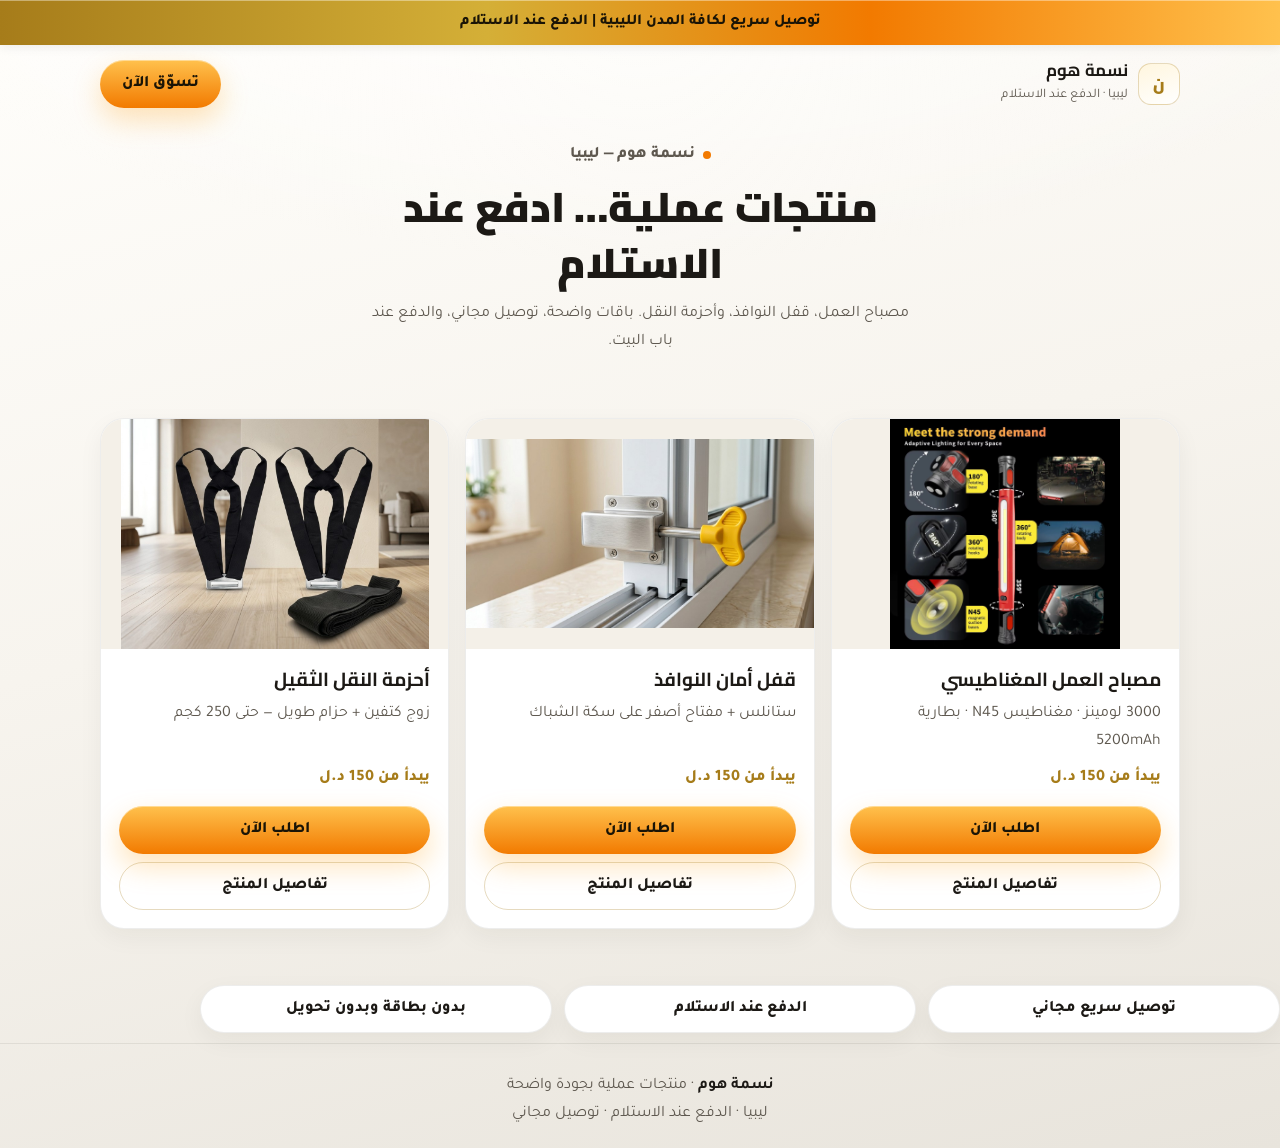
==== commit 99027404: "Split the store into dedicated product landings with a light cream background. Co-authored-by: Curso" ====
--- a/index.html
+++ b/index.html
@@ -3,636 +3,105 @@
 <head>
     <meta charset="UTF-8">
     <meta name="viewport" content="width=device-width, initial-scale=1.0">
-    <title>نسمة هوم | ادفع عند الاستلام</title>
-    <meta name="description" content="نسمة هوم — منتجات عملية للسعودية والخليج. شحن مجاني ودفع عند الاستلام. باقات 199 · 279 · 349 ر.س.">
+    <title>نسمة هوم | منتجات عملية والدفع عند الاستلام</title>
+    <meta name="description" content="نسمة هوم — مصباح العمل المغناطيسي، قفل أمان النوافذ، وأحزمة النقل. توصيل مجاني لكل ليبيا والدفع عند الاستلام.">
+    <meta name="theme-color" content="#FAF8F4">
+    <link rel="canonical" href="https://nasmahome.shop/">
+    <link rel="icon" href="images/nasma-home-logo.png" type="image/png">
     <link rel="preconnect" href="https://fonts.googleapis.com">
     <link rel="preconnect" href="https://fonts.gstatic.com" crossorigin>
-    <link href="https://fonts.googleapis.com/css2?family=Tajawal:wght@400;500;700;800&display=swap" rel="stylesheet">
-    <link rel="icon" href="images/nasma-home-logo.png" type="image/png">
-    <style>
-        :root {
-            --bg: #0d1117;
-            --bg-2: #0f172a;
-            --card: #111827;
-            --text: #ffffff;
-            --muted: #94a3b8;
-            --line: #1e293b;
-            --gold: #ff9f0a;
-            --gold-2: #f59e0b;
-            --ink: #0d1117;
-            --ok: #22c55e;
-            --err: #ef4444;
-            --header: 68px;
-        }
-        *, *::before, *::after { box-sizing: border-box; margin: 0; padding: 0; }
-        html { scroll-behavior: smooth; background: var(--bg); }
-        body {
-            font-family: 'Tajawal', sans-serif;
-            background: var(--bg);
-            color: var(--text);
-            line-height: 1.7;
-            min-height: 100vh;
-            overflow-x: hidden;
-        }
-        img { max-width: 100%; display: block; }
-        a { color: inherit; text-decoration: none; }
-        button, input { font-family: inherit; }
-        .wrap { width: min(1120px, calc(100% - 32px)); margin: 0 auto; }
-
-        .header {
-            position: sticky;
-            top: 0;
-            z-index: 50;
-            background: rgba(13, 17, 23, 0.95);
-            border-bottom: 1px solid var(--line);
-            backdrop-filter: blur(12px);
-        }
-        .header-row {
-            height: var(--header);
-            display: flex;
-            align-items: center;
-            justify-content: space-between;
-            gap: 12px;
-        }
-        .logo img { height: 42px; width: auto; border-radius: 8px; }
-        .nav { display: none; gap: 22px; font-weight: 700; color: var(--muted); }
-        .nav a.active, .nav a:hover { color: var(--gold); }
-        .btn {
-            display: inline-flex;
-            align-items: center;
-            justify-content: center;
-            border: 0;
-            border-radius: 999px;
-            font-weight: 800;
-            cursor: pointer;
-            min-height: 46px;
-            padding: 0 20px;
-        }
-        .btn-gold { background: var(--gold); color: var(--ink); box-shadow: 0 10px 24px rgba(255, 159, 10, 0.28); }
-        .btn-gold:hover { background: #ffb020; }
-        .btn-nav { display: none; }
-        .menu {
-            width: 44px; height: 44px; border-radius: 12px;
-            border: 1px solid var(--line); background: var(--card);
-            display: grid; place-items: center; gap: 5px; cursor: pointer;
-        }
-        .menu i { display: block; width: 18px; height: 2px; background: #fff; border-radius: 2px; }
-        .mobile {
-            display: none;
-            flex-direction: column;
-            position: absolute;
-            left: 0;
-            right: 0;
-            top: 100%;
-            background: #111827;
-            border-bottom: 1px solid var(--line);
-            padding: 8px 16px 16px;
-            width: 100%;
-        }
-        .mobile.open { display: flex; }
-        .mobile a { padding: 14px 0; border-bottom: 1px solid var(--line); color: var(--muted); font-weight: 700; }
-
-        .btn-ghost {
-            background: transparent;
-            color: #fff;
-            border: 1px solid var(--line);
-            border-radius: 999px;
-            min-height: 46px;
-            padding: 0 18px;
-            font-weight: 800;
-        }
-        .hero-cta { display: flex; flex-wrap: wrap; gap: 12px; }
-
-        .brand-slider {
-            position: relative;
-            overflow: hidden;
-            border-bottom: 1px solid var(--line);
-        }
-        .slider-track { position: relative; overflow: hidden; width: 100%; min-height: clamp(360px, 52vw, 500px); }
-        .slide {
-            position: absolute;
-            inset: 0;
-            width: 100%;
-            opacity: 0;
-            visibility: hidden;
-            pointer-events: none;
-            z-index: 0;
-            background: var(--bg);
-            display: grid;
-            align-items: center;
-        }
-        .slide.is-active {
-            opacity: 1;
-            visibility: visible;
-            pointer-events: auto;
-            position: relative;
-            z-index: 1;
-            transition: opacity 0.4s ease;
-        }
-        .slide-inner {
-            display: grid;
-            gap: 24px;
-            align-items: center;
-            padding: 36px 0 72px;
-        }
-        .eyebrow {
-            display: block;
-            color: var(--gold);
-            font-weight: 800;
-            font-size: 0.8rem;
-            margin-bottom: 10px;
-        }
-        .slide h1 {
-            font-size: clamp(1.8rem, 5vw, 2.85rem);
-            line-height: 1.25;
-            margin-bottom: 12px;
-        }
-        .slide p { color: var(--muted); max-width: 520px; margin-bottom: 20px; }
-        .slide-visual {
-            aspect-ratio: 4 / 3;
-            border-radius: 20px;
-            border: 1px solid var(--line);
-            background: #000;
-            overflow: hidden;
-        }
-        .slide-visual img {
-            width: 100%;
-            height: 100%;
-            object-fit: cover;
-            display: block;
-        }
-        .slider-controls {
-            position: absolute;
-            inset-inline: 0;
-            bottom: 16px;
-            display: flex;
-            align-items: center;
-            justify-content: center;
-            gap: 14px;
-            z-index: 5;
-        }
-        .slider-btn {
-            width: 40px;
-            height: 40px;
-            border-radius: 50%;
-            border: 1px solid var(--line);
-            background: var(--card);
-            color: #fff;
-            cursor: pointer;
-            font-size: 1.15rem;
-        }
-        .slider-btn:hover { border-color: var(--gold); color: var(--gold); }
-        .slider-dots { display: flex; gap: 8px; }
-        .slider-dot {
-            width: 9px;
-            height: 9px;
-            border-radius: 50%;
-            border: 0;
-            background: #334155;
-            cursor: pointer;
-            padding: 0;
-        }
-        .slider-dot.is-active { background: var(--gold); transform: scale(1.15); }
-
-        .section { padding: 48px 0; }
-        #order, #products { scroll-margin-top: calc(var(--header) + 8px); }
-        .head { text-align: center; max-width: 560px; margin: 0 auto 28px; }
-        .head h2 { font-size: clamp(1.4rem, 3vw, 2rem); margin-bottom: 8px; }
-        .head p { color: var(--muted); }
-
-        .grid { display: grid; gap: 16px; }
-        .card {
-            background: var(--card);
-            border: 1px solid var(--line);
-            border-radius: 20px;
-            overflow: hidden;
-            display: flex;
-            flex-direction: column;
-        }
-        .card img { width: 100%; height: 210px; object-fit: contain; background: #000; }
-        .card-body { padding: 18px; display: flex; flex-direction: column; gap: 8px; flex: 1; }
-        .card h3 { font-size: 1.1rem; }
-        .card p { color: var(--muted); font-size: 0.92rem; flex: 1; }
-        .price { color: var(--gold); font-weight: 800; }
-        .card .btn { width: 100%; margin-top: 8px; }
-        .card .more { text-align: center; color: var(--muted); font-size: 0.85rem; font-weight: 700; }
-
-        .trust { display: grid; gap: 12px; }
-        .trust article {
-            background: var(--bg-2);
-            border: 1px solid var(--line);
-            border-radius: 16px;
-            padding: 20px;
-        }
-        .trust h3 { margin-bottom: 6px; }
-        .trust p { color: var(--muted); font-size: 0.92rem; }
-
-        .order {
-            background: var(--bg-2);
-            border-top: 1px solid var(--line);
-            border-bottom: 1px solid var(--line);
-        }
-        .order-box {
-            background: var(--card);
-            border: 1px solid var(--line);
-            border-radius: 22px;
-            padding: 20px;
-            max-width: 640px;
-            margin: 0 auto;
-        }
-        .order-box h2 { font-size: 1.2rem; margin-bottom: 16px; }
-        .pick, .bundles { display: grid; gap: 10px; margin-bottom: 16px; }
-        .opt {
-            display: grid;
-            grid-template-columns: auto 1fr auto;
-            gap: 10px;
-            align-items: center;
-            border: 2px solid var(--line);
-            background: var(--bg);
-            border-radius: 14px;
-            padding: 12px 14px;
-            cursor: pointer;
-        }
-        .opt:has(input:checked) { border-color: var(--gold); background: rgba(255, 159, 10, 0.08); }
-        .opt input { accent-color: var(--gold); width: 18px; height: 18px; }
-        .opt b { font-size: 0.95rem; }
-        .opt span { color: var(--gold); font-weight: 800; white-space: nowrap; }
-        .badge {
-            display: inline-block;
-            background: var(--gold);
-            color: var(--ink);
-            border-radius: 999px;
-            font-size: 0.68rem;
-            font-weight: 800;
-            padding: 2px 8px;
-            margin-left: 6px;
-        }
-        .field { margin-bottom: 12px; }
-        .field label { display: block; font-size: 0.8rem; font-weight: 800; margin-bottom: 6px; }
-        .field input {
-            width: 100%;
-            min-height: 48px;
-            border-radius: 12px;
-            border: 1px solid var(--line);
-            background: var(--bg);
-            color: #fff;
-            padding: 12px 14px;
-            font-size: 16px;
-        }
-        .field input:focus { outline: none; border-color: var(--gold); }
-        .note { text-align: center; color: var(--muted); font-size: 0.82rem; margin-top: 10px; }
-        .form-msg { display: none; margin-top: 10px; font-weight: 700; }
-        .form-msg.ok { display: block; color: var(--ok); }
-        .form-msg.err { display: block; color: var(--err); }
-        .order-box .btn { width: 100%; min-height: 52px; font-size: 1rem; }
-
-        .footer { padding: 40px 0 28px; border-top: 1px solid var(--line); color: var(--muted); }
-        .footer-grid { display: grid; gap: 24px; margin-bottom: 24px; }
-        .footer h4 { color: #fff; margin-bottom: 10px; }
-        .footer a, .footer li { display: block; list-style: none; margin-bottom: 8px; }
-        .footer a:hover { color: var(--gold); }
-        .copy { border-top: 1px solid var(--line); padding-top: 16px; font-size: 0.82rem; display: flex; justify-content: space-between; gap: 8px; flex-wrap: wrap; }
-
-        .sticky {
-            position: fixed;
-            left: 0; right: 0; bottom: 0;
-            z-index: 40;
-            display: flex;
-            align-items: center;
-            justify-content: space-between;
-            gap: 12px;
-            padding: 12px 16px;
-            background: rgba(13, 17, 23, 0.96);
-            border-top: 1px solid var(--line);
-        }
-        .sticky[hidden] { display: none; }
-        .sticky b { font-size: 1.15rem; color: #fff; }
-        .sticky .btn { min-width: 140px; }
-        body.has-sticky-order { padding-bottom: 78px; }
-
-        @media (min-width: 760px) {
-            .grid { grid-template-columns: repeat(3, 1fr); }
-            .trust { grid-template-columns: repeat(3, 1fr); }
-            .footer-grid { grid-template-columns: 1.4fr 1fr 1fr 1fr; }
-            .card img { height: 220px; }
-        }
-        @media (min-width: 900px) {
-            .nav, .btn-nav { display: flex; }
-            .menu { display: none; }
-            .sticky { display: none; }
-            body.has-sticky-order { padding-bottom: 0; }
-            .logo img { height: 48px; }
-            .slide-inner { grid-template-columns: 1.15fr 0.85fr; gap: 40px; padding: 52px 0 64px; }
-        }
-        @media (max-width: 759px) {
-            .slider-track { min-height: 0; }
-            .slide-inner { padding: 28px 0 76px; }
-            .slide-visual { max-height: 260px; }
-        }
-    </style>
+    <link href="https://fonts.googleapis.com/css2?family=Cairo:wght@600;700;800;900&family=Tajawal:wght@400;500;700;800&display=swap" rel="stylesheet">
+    <link rel="stylesheet" href="landing.css">
+    <script>
+    window.NASMA_TRACK = {
+        facebookPixelId: '',
+        tiktokPixelId: '',
+        googleMeasurementId: '',
+        googleAdsId: '',
+        googleAdsLabel: '',
+        currency: 'LYD',
+        contentId: 'NASMA-STORE'
+    };
+    </script>
+    <script src="track.js"></script>
 </head>
-<body>
-    <header class="header">
-        <div class="wrap header-row">
-            <a href="index.html" class="logo" aria-label="نسمة هوم">
-                <img src="images/nasma-home-logo.png" alt="" width="130" height="52">
-            </a>
-            <nav class="nav" aria-label="القائمة الرئيسية">
-                <a href="index.html" class="active">الرئيسية</a>
-                <a href="about.html">من نحن</a>
-                <a href="contact.html">تواصل</a>
-            </nav>
-            <a href="#order" class="btn btn-gold btn-nav">اطلب الآن</a>
-            <button class="menu" id="mobileMenuBtn" type="button" aria-label="فتح القائمة">
-                <i></i><i></i><i></i>
-            </button>
-        </div>
-        <nav class="mobile" id="mobileNav">
-            <a href="index.html">الرئيسية</a>
-            <a href="about.html">من نحن</a>
-            <a href="contact.html">تواصل</a>
-            <a href="#order">اطلب الآن</a>
-        </nav>
+<body id="top">
+    <div class="topbar">توصيل سريع لكافة المدن الليبية | الدفع عند الاستلام</div>
+    <header class="wrap header">
+        <a class="brand" href="index.html" aria-label="نسمة هوم">
+            <span class="mark" aria-hidden="true">ن</span>
+            <span>
+                <strong>نسمة هوم</strong>
+                <small>ليبيا · الدفع عند الاستلام</small>
+            </span>
+        </a>
+        <a class="btn btn-gold" href="#products">تسوّق الآن</a>
     </header>
 
     <main>
-        <section class="brand-slider" id="brandSlider" aria-roledescription="carousel" aria-label="عروض العلامة">
-            <div class="slider-track">
-                <article class="slide is-active" data-slide="0">
-                    <div class="wrap slide-inner">
-                        <div>
-                            <span class="eyebrow">نسمة هوم — راحة في بيتك</span>
-                            <h1>جودة تُحسّ وتثق فيها… من أول استخدام</h1>
-                            <p>منتجات عملية للعائلات والمحترفين في السعودية والخليج — أمان أوضح، جهد أقل، ودفع عند الاستلام.</p>
-                            <div class="hero-cta">
-                                <a href="#order" class="btn btn-gold">اطلب الآن</a>
-                                <a href="#products" class="btn-ghost">اكتشف المنتجات</a>
-                            </div>
-                        </div>
-                        <div class="slide-visual">
-                            <img src="images/slider/hero-home.jpg" alt="نسمة هوم — منتجات منزلية مع الدفع عند الاستلام">
+        <section class="hero">
+            <div class="wrap">
+                <div class="catalog-head">
+                    <p class="kicker"><i></i> نسمة هوم — ليبيا</p>
+                    <h1>منتجات عملية… ادفع عند الاستلام</h1>
+                    <p>مصباح العمل، قفل النوافذ، وأحزمة النقل. باقات واضحة، توصيل مجاني، والدفع عند باب البيت.</p>
+                </div>
+            </div>
+        </section>
+
+        <section class="catalog" id="products">
+            <div class="wrap catalog-grid">
+                <article class="pcard">
+                    <img src="images/ultra-work-light/00-hero-marketing.png" alt="مصباح العمل المغناطيسي">
+                    <div class="pcard-body">
+                        <h2>مصباح العمل المغناطيسي</h2>
+                        <p>3000 لومينز · مغناطيس N45 · بطارية 5200mAh</p>
+                        <div class="from-price">يبدأ من 150 د.ل</div>
+                        <div class="pcard-actions">
+                            <a class="btn btn-gold" href="product-light.html#order">اطلب الآن</a>
+                            <a class="btn btn-line" href="product-light.html">تفاصيل المنتج</a>
                         </div>
                     </div>
                 </article>
-                <article class="slide" data-slide="1">
-                    <div class="wrap slide-inner">
-                        <div>
-                            <span class="eyebrow">تسوق بثقة</span>
-                            <h1>ادفع عند الاستلام — بدون مخاطرة</h1>
-                            <p>باقات واضحة 199 · 279 · 349 ر.س، شحن مجاني، وتجربة شراء مصممة لسوق الخليج.</p>
-                            <div class="hero-cta">
-                                <a href="#order" class="btn btn-gold">اطلب الآن</a>
-                                <a href="#products" class="btn-ghost">ابدأ التسوق</a>
-                            </div>
-                        </div>
-                        <div class="slide-visual">
-                            <img src="images/slider/cod-delivery.jpg" alt="توصيل الطلب إلى باب المنزل مع الدفع عند الاستلام">
+                <article class="pcard">
+                    <img src="images/window-lock/01-installed-rail.jpg" alt="قفل أمان النوافذ المنزلقة">
+                    <div class="pcard-body">
+                        <h2>قفل أمان النوافذ</h2>
+                        <p>ستانلس + مفتاح أصفر على سكة الشباك</p>
+                        <div class="from-price">يبدأ من 150 د.ل</div>
+                        <div class="pcard-actions">
+                            <a class="btn btn-gold" href="product-lock.html#order">اطلب الآن</a>
+                            <a class="btn btn-line" href="product-lock.html">تفاصيل المنتج</a>
                         </div>
                     </div>
                 </article>
-                <article class="slide" data-slide="2">
-                    <div class="wrap slide-inner">
-                        <div>
-                            <span class="eyebrow">حلول يومية</span>
-                            <h1>أمان للعائلة… وكفاءة للعمل</h1>
-                            <p>من قفل النوافذ إلى إضاءة الورشة وأحزمة النقل — حلول مختارة بعناية لحياتك اليومية.</p>
-                            <div class="hero-cta">
-                                <a href="#order" class="btn btn-gold">اطلب الآن</a>
-                                <a href="product-lock.html" class="btn-ghost">تفاصيل المنتج</a>
-                            </div>
-                        </div>
-                        <div class="slide-visual">
-                            <img src="images/slider/family-safety.jpg" alt="عائلة في منزل آمن مع قفل أمان على النافذة">
+                <article class="pcard">
+                    <img src="images/moving-straps/01-straps-product.jpg" alt="أحزمة النقل الثقيل">
+                    <div class="pcard-body">
+                        <h2>أحزمة النقل الثقيل</h2>
+                        <p>زوج كتفين + حزام طويل — حتى 250 كجم</p>
+                        <div class="from-price">يبدأ من 150 د.ل</div>
+                        <div class="pcard-actions">
+                            <a class="btn btn-gold" href="product-straps.html#order">اطلب الآن</a>
+                            <a class="btn btn-line" href="product-straps.html">تفاصيل المنتج</a>
                         </div>
                     </div>
                 </article>
             </div>
-            <div class="slider-controls">
-                <button type="button" class="slider-btn" id="sliderPrev" aria-label="السابق">‹</button>
-                <div class="slider-dots" id="sliderDots" role="tablist" aria-label="شرائح العرض"></div>
-                <button type="button" class="slider-btn" id="sliderNext" aria-label="التالي">›</button>
-            </div>
         </section>
 
-        <section class="section" id="products">
-            <div class="wrap">
-                <div class="head">
-                    <h2>اختر منتجك</h2>
-                    <p>صورة المنتج الأصلية، وصف واضح، وطلب مباشر بالدفع عند الاستلام</p>
-                </div>
-                <div class="grid">
-                    <article class="card">
-                        <img src="images/ultra-work-light/00-hero-marketing.png" alt="مصباح العمل المغناطيسي">
-                        <div class="card-body">
-                            <h3>مصباح العمل المغناطيسي</h3>
-                            <p>3000 لومينز · مغناطيس N45 · بطارية 5200mAh</p>
-                            <div class="price">يبدأ من 199 ر.س</div>
-                            <button type="button" class="btn btn-gold pick-product" data-key="light">اطلب الآن</button>
-                            <a href="product-light.html" class="more">تفاصيل المنتج</a>
-                        </div>
-                    </article>
-                    <article class="card">
-                        <img src="images/window-lock/01-installed-rail.jpg" alt="قفل أمان النوافذ المنزلقة">
-                        <div class="card-body">
-                            <h3>قفل أمان النوافذ</h3>
-                            <p>ستانلس + مفتاح أصفر على سكة الشباك</p>
-                            <div class="price">يبدأ من 199 ر.س</div>
-                            <button type="button" class="btn btn-gold pick-product" data-key="lock">اطلب الآن</button>
-                            <a href="product-lock.html" class="more">تفاصيل المنتج</a>
-                        </div>
-                    </article>
-                    <article class="card">
-                        <img src="images/moving-straps/01-straps-product.jpg" alt="أحزمة النقل الثقيل">
-                        <div class="card-body">
-                            <h3>أحزمة النقل الثقيل</h3>
-                            <p>زوج كتفين + حزام طويل — حتى 250 كجم</p>
-                            <div class="price">يبدأ من 199 ر.س</div>
-                            <button type="button" class="btn btn-gold pick-product" data-key="straps">اطلب الآن</button>
-                            <a href="product-straps.html" class="more">تفاصيل المنتج</a>
-                        </div>
-                    </article>
-                </div>
-            </div>
-        </section>
-
-        <section class="section order" id="order">
-            <div class="wrap">
-                <div class="head">
-                    <h2>أكمل طلبك الآن</h2>
-                    <p>اختر المنتج والباقة — الدفع عند الاستلام وبدون بطاقة</p>
-                </div>
-                <div class="order-box">
-                    <form id="orderForm" data-product="Ultra Work Light" data-product-key="light">
-                        <h2>1) المنتج</h2>
-                        <div class="pick" role="radiogroup" aria-label="المنتج">
-                            <label class="opt">
-                                <input type="radio" name="productPick" value="light" data-name="Ultra Work Light" checked>
-                                <b>مصباح العمل المغناطيسي</b>
-                                <span>199+</span>
-                            </label>
-                            <label class="opt">
-                                <input type="radio" name="productPick" value="lock" data-name="قفل نوافذ منزلقة">
-                                <b>قفل أمان النوافذ</b>
-                                <span>199+</span>
-                            </label>
-                            <label class="opt">
-                                <input type="radio" name="productPick" value="straps" data-name="أحزمة نقل">
-                                <b>أحزمة النقل الثقيل</b>
-                                <span>199+</span>
-                            </label>
-                        </div>
-
-                        <h2>2) الباقة</h2>
-                        <div class="bundles" role="radiogroup" aria-label="الباقات">
-                            <label class="opt bundle-option">
-                                <input type="radio" name="bundle" value="single" data-price="199" data-label="قطعة واحدة" data-quantity="1" checked>
-                                <b>قطعة واحدة</b>
-                                <span>199 ر.س</span>
-                            </label>
-                            <label class="opt bundle-option">
-                                <input type="radio" name="bundle" value="dual" data-price="279" data-label="باقة ثنائية" data-quantity="2">
-                                <b>باقة ثنائية <i class="badge">الأكثر طلباً</i></b>
-                                <span>279 ر.س</span>
-                            </label>
-                            <label class="opt bundle-option">
-                                <input type="radio" name="bundle" value="mega" data-price="349" data-label="الباقة المتكاملة" data-quantity="3">
-                                <b>الباقة المتكاملة <i class="badge">وفّر أكثر</i></b>
-                                <span>349 ر.س</span>
-                            </label>
-                        </div>
-
-                        <h2>3) بيانات التوصيل</h2>
-                        <div class="field">
-                            <label for="order-name">الاسم الكامل</label>
-                            <input id="order-name" name="name" type="text" required autocomplete="name">
-                        </div>
-                        <div class="field">
-                            <label for="order-phone">رقم الجوال</label>
-                            <input id="order-phone" name="phone" type="tel" class="phone-input" required placeholder="05xxxxxxxx" inputmode="tel" autocomplete="tel">
-                        </div>
-                        <div class="field">
-                            <label for="order-city">المدينة</label>
-                            <input id="order-city" name="city" type="text" required autocomplete="address-level2">
-                        </div>
-                        <div class="field">
-                            <label for="order-address">العنوان</label>
-                            <input id="order-address" name="address" type="text" autocomplete="street-address" placeholder="الحي والشارع">
-                        </div>
-                        <button type="submit" class="btn btn-gold" id="orderSubmit">تأكيد الطلب — 199 ر.س</button>
-                        <p class="note">✓ ادفع عند الاستلام · شحن مجاني · بدون بطاقة بنكية</p>
-                        <p class="form-msg" id="orderMsg" role="status"></p>
-                    </form>
-                </div>
-            </div>
-        </section>
-
-        <section class="section">
-            <div class="wrap">
-                <div class="head">
-                    <h2>لماذا نسمة هوم؟</h2>
-                    <p>طلب واضح، جودة مختارة، ودفع بعد ما تشوف المنتج</p>
-                </div>
-                <div class="trust">
-                    <article>
-                        <h3>جودة مختارة</h3>
-                        <p>منتجات عملية تُستخدم يومياً في البيت والورشة.</p>
-                    </article>
-                    <article>
-                        <h3>دفع عند الاستلام</h3>
-                        <p>تفحص الطلب عند بابك ثم ادفع. بدون بطاقة.</p>
-                    </article>
-                    <article>
-                        <h3>شحن مجاني</h3>
-                        <p>باقات ثابتة 199 · 279 · 349 ر.س لكل السعودية والخليج.</p>
-                    </article>
-                </div>
-            </div>
-        </section>
+        <div class="wrap badges" aria-label="ضمانات الطلب">
+            <div class="badge">توصيل سريع مجاني</div>
+            <div class="badge">الدفع عند الاستلام</div>
+            <div class="badge">بدون بطاقة وبدون تحويل</div>
+        </div>
     </main>
-
-    <div class="sticky" id="stickyBar">
-        <b id="stickyPrice">199 ر.س</b>
-        <button type="button" class="btn btn-gold" id="stickyOrderBtn">اطلب الآن</button>
-    </div>
 
     <footer class="footer">
         <div class="wrap">
-            <div class="footer-grid">
-                <div>
-                    <a href="index.html" class="logo"><img src="images/nasma-home-logo.png" alt="" width="120" height="48"></a>
-                    <p style="margin-top:10px">منتجات عملية بجودة واضحة ودفع عند الاستلام.</p>
-                </div>
-                <div>
-                    <h4>تصفّح</h4>
-                    <a href="index.html">الرئيسية</a>
-                    <a href="about.html">من نحن</a>
-                    <a href="contact.html">تواصل</a>
-                </div>
-                <div>
-                    <h4>المنتجات</h4>
-                    <a href="product-light.html">المصباح المغناطيسي</a>
-                    <a href="product-lock.html">قفل النوافذ</a>
-                    <a href="product-straps.html">أحزمة النقل</a>
-                </div>
-                <div>
-                    <h4>الطلب</h4>
-                    <a href="#order">الدفع عند الاستلام</a>
-                    <a href="#products">الباقات</a>
-                </div>
-            </div>
-            <div class="copy">
-                <span>© نسمة هوم</span>
-                <span>COD · شحن آمن</span>
-            </div>
+            <p><strong>نسمة هوم</strong> · منتجات عملية بجودة واضحة</p>
+            <p>ليبيا · الدفع عند الاستلام · توصيل مجاني</p>
         </div>
     </footer>
-
-    <script>window.COD_CONFIG = window.COD_CONFIG || { token: '' };</script>
-    <script src="cod-config.js"></script>
-    <script src="config.js"></script>
-    <script src="cod-network.js?v=checkout2"></script>
-    <script src="script.js?v=slider1"></script>
-    <script>
-    (function () {
-        var form = document.getElementById('orderForm');
-        var names = {
-            light: 'Ultra Work Light',
-            lock: 'قفل نوافذ منزلقة',
-            straps: 'أحزمة نقل'
-        };
-        function setProduct(key) {
-            if (!form || !names[key]) return;
-            form.setAttribute('data-product-key', key);
-            form.setAttribute('data-product', names[key]);
-            var radio = form.querySelector('input[name="productPick"][value="' + key + '"]');
-            if (radio) radio.checked = true;
-        }
-        document.querySelectorAll('.pick-product').forEach(function (btn) {
-            btn.addEventListener('click', function () {
-                setProduct(btn.getAttribute('data-key'));
-                form.scrollIntoView({ behavior: 'smooth', block: 'start' });
-            });
-        });
-        form.querySelectorAll('input[name="productPick"]').forEach(function (radio) {
-            radio.addEventListener('change', function () {
-                setProduct(radio.value);
-            });
-        });
-        var sticky = document.getElementById('stickyBar');
-        var mobileNav = document.getElementById('mobileNav');
-        function closeMenu() {
-            if (mobileNav) mobileNav.classList.remove('open');
-        }
-        if (sticky) {
-            sticky.addEventListener('click', closeMenu);
-        }
-        if (sticky && 'IntersectionObserver' in window) {
-            var io = new IntersectionObserver(function (entries) {
-                sticky.hidden = entries[0] && entries[0].isIntersecting;
-            }, { threshold: 0.2 });
-            io.observe(form);
-        }
-    })();
-    </script>
 </body>
 </html>
--- a/landing.css
+++ b/landing.css
@@ -0,0 +1,565 @@
+﻿:root {
+            /* نظام الألوان — عدّل هذه القيم فقط لتغيير مظهر المتجر */
+            --bg: #FAF8F4;
+            --bg-2: #FFFFFF;
+            --bg-warm: #E8E4DC;
+            --text: #1C1915;
+            --muted: #5E584F;
+            --gold: #A67C1A;
+            --gold-2: #D4AF37;
+            --amber: #F27A00;
+            --amber-2: #FFC14D;
+            --buy: #12A150;
+            --buy-2: #34D17A;
+            --ink: #1A1406;
+            --line: rgba(28, 25, 21, 0.08);
+            --gold-line: rgba(166, 124, 26, 0.28);
+            --ok: #0E8F5B;
+            --err: #C83B3B;
+            --radius: 22px;
+        }
+        *, *::before, *::after { box-sizing: border-box; margin: 0; padding: 0; }
+        html { scroll-behavior: smooth; scroll-padding-top: 56px; background: var(--bg); }
+        body {
+            font-family: "Tajawal", "Cairo", "Segoe UI", Tahoma, sans-serif;
+            background:
+                radial-gradient(120% 70% at 50% -18%, #FFFFFF 0%, transparent 58%),
+                linear-gradient(165deg, #FFFEFB 0%, #F7F4EE 46%, var(--bg-warm) 100%);
+            color: var(--text);
+            line-height: 1.75;
+            min-height: 100vh;
+            overflow-x: hidden;
+        }
+        body.has-sticky { padding-bottom: calc(92px + env(safe-area-inset-bottom)); }
+        img { max-width: 100%; display: block; }
+        a { color: inherit; text-decoration: none; }
+        button, input, select, textarea { font-family: inherit; font-size: 16px; }
+        h1, h2, h3, .brand strong, .offer-price, .price-lg {
+            font-family: "Cairo", "Tajawal", sans-serif;
+            line-height: 1.35;
+        }
+        .wrap { width: min(1080px, calc(100% - 32px)); margin: 0 auto; }
+        .topbar {
+            background: linear-gradient(90deg, var(--gold), var(--gold-2) 38%, var(--amber) 68%, var(--amber-2));
+            color: var(--ink);
+            text-align: center;
+            font-weight: 800;
+            font-size: 0.95rem;
+            padding: 9px 14px;
+            position: sticky;
+            top: 0;
+            z-index: 40;
+            box-shadow: inset 0 1px 0 rgba(255, 255, 255, 0.38), 0 2px 10px rgba(40, 30, 10, 0.08);
+        }
+        .header {
+            display: flex;
+            align-items: center;
+            justify-content: space-between;
+            gap: 12px;
+            padding: 14px 0 6px;
+        }
+        .brand { display: flex; align-items: center; gap: 10px; }
+        .mark {
+            width: 42px; height: 42px; border-radius: 13px;
+            display: grid; place-items: center;
+            background: linear-gradient(160deg, #FFF6DE, #FFFFFF);
+            border: 1px solid var(--gold-line);
+            color: var(--gold);
+            font-family: "Cairo", sans-serif;
+            font-weight: 900;
+        }
+        .brand strong { display: block; font-size: 1.05rem; }
+        .brand small { color: var(--muted); font-size: 0.82rem; }
+        .btn {
+            display: inline-flex;
+            align-items: center;
+            justify-content: center;
+            border: 0;
+            cursor: pointer;
+            border-radius: 999px;
+            font-weight: 800;
+            min-height: 48px;
+            padding: 0 22px;
+            transition: transform 0.15s ease, filter 0.15s ease;
+        }
+        .btn-gold {
+            background: linear-gradient(180deg, var(--amber-2) 0%, var(--amber) 100%);
+            color: var(--ink);
+            box-shadow: 0 12px 28px rgba(255, 159, 10, 0.28), inset 0 1px 0 rgba(255, 255, 255, 0.4);
+        }
+        .btn-gold:hover { filter: brightness(1.06); transform: translateY(-1px); }
+        .btn-line {
+            background: transparent;
+            color: var(--text);
+            border: 1px solid var(--gold-line);
+            min-height: 48px;
+        }
+        .btn:disabled { opacity: 0.65; cursor: wait; transform: none; }
+        .hero { padding: 18px 0 28px; }
+        .hero-grid { display: grid; gap: 26px; align-items: center; }
+        .kicker {
+            display: inline-flex;
+            align-items: center;
+            gap: 8px;
+            color: var(--gold);
+            font-weight: 800;
+            letter-spacing: 0;
+            margin-bottom: 10px;
+        }
+        .kicker i {
+            width: 8px; height: 8px; border-radius: 50%;
+            background: var(--amber); display: inline-block;
+        }
+        h1 { font-size: clamp(1.85rem, 5vw, 3.3rem); font-weight: 900; }
+        h1 span {
+            display: block;
+            margin-top: 8px;
+            font-size: 0.62em;
+            font-weight: 700;
+            color: #8A6414;
+        }
+        .lead { margin: 14px 0 18px; color: var(--muted); font-size: 1.08rem; max-width: 40rem; }
+        .hero-actions { display: flex; flex-wrap: wrap; gap: 10px; align-items: center; }
+        .from {
+            margin-top: 14px;
+            color: var(--muted);
+        }
+        .from b { color: var(--text); font-size: 1.35rem; font-family: "Cairo", sans-serif; }
+        .from em { color: var(--gold); font-style: normal; font-weight: 800; }
+        .frame {
+            position: relative;
+            background: #FFFFFF;
+            border: 1px solid var(--gold-line);
+            border-radius: 28px;
+            padding: 16px;
+            box-shadow: 0 16px 40px rgba(40, 30, 10, 0.08);
+        }
+        .frame::before, .frame::after {
+            content: "";
+            position: absolute;
+            width: 46px; height: 46px;
+            border: 2px solid var(--gold);
+            z-index: 1;
+            pointer-events: none;
+        }
+        .frame::before { top: 12px; right: 12px; border-left: 0; border-bottom: 0; }
+        .frame::after { bottom: 12px; left: 12px; border-right: 0; border-top: 0; }
+        .frame img {
+            width: 100%;
+            max-height: 520px;
+            object-fit: contain;
+            margin: 0 auto;
+            border-radius: 18px;
+            background: #F4F0E8;
+        }
+        .hero .frame img {
+            max-height: none;
+            height: auto;
+            object-fit: cover;
+            object-position: center;
+            background: #F4F0E8;
+        }
+        .frame-life {
+            box-shadow: 0 16px 40px rgba(40, 30, 10, 0.1);
+        }
+        .frame-life img {
+            max-height: 640px;
+            height: auto;
+            object-fit: cover;
+            object-position: center;
+            background: #F4F0E8;
+        }
+        .riad {
+            position: relative;
+            width: min(1080px, calc(100% - 32px));
+            margin: 0 auto;
+            min-height: 460px;
+            border-radius: 28px;
+            overflow: hidden;
+            border: 1px solid var(--gold-line);
+            box-shadow: 0 16px 40px rgba(40, 30, 10, 0.1);
+        }
+        .riad img {
+            position: absolute;
+            inset: 0;
+            width: 100%;
+            height: 100%;
+            max-height: none;
+            object-fit: cover;
+            object-position: center 42%;
+            border-radius: 0;
+            background: #F4F0E8;
+        }
+        .riad-copy {
+            position: relative;
+            z-index: 1;
+            min-height: 460px;
+            display: flex;
+            flex-direction: column;
+            justify-content: flex-end;
+            align-items: flex-start;
+            gap: 8px;
+            padding: 28px 22px 24px;
+            background: linear-gradient(180deg, rgba(10, 13, 18, 0.05) 20%, rgba(10, 13, 18, 0.88) 100%);
+        }
+        .riad-copy h2 { font-size: clamp(1.6rem, 3vw, 2.4rem); max-width: 16ch; }
+        .riad-copy p { color: #E7E0D2; max-width: 36ch; }
+        .ambient-copy h2 {
+            font-size: clamp(1.55rem, 3vw, 2.2rem);
+            font-weight: 800;
+        }
+        .ambient-copy h2::after {
+            content: "";
+            display: block;
+            width: 76px;
+            height: 2px;
+            margin: 12px 0 0;
+            background: linear-gradient(90deg, var(--gold), transparent);
+        }
+        .ambient-copy .lead { margin-bottom: 18px; }
+        .badges, .trust, .features, .reviews, .steps, .faq, .offers {
+            display: grid;
+            gap: 12px;
+        }
+        .badges { grid-template-columns: 1fr; margin: 8px 0 10px; }
+        .badge, .glass, .feature, .review, .step, .faq details, .summary {
+            background: #FFFFFF;
+            border: 1px solid var(--line);
+            box-shadow: 0 8px 24px rgba(40, 30, 10, 0.05);
+        }
+        .order-card {
+            background: #FFFFFF;
+            border: 1px solid rgba(28, 25, 21, 0.06);
+            box-shadow: 0 18px 48px rgba(40, 30, 10, 0.12);
+        }
+        .badge {
+            border-radius: 999px;
+            min-height: 48px;
+            display: flex;
+            align-items: center;
+            justify-content: center;
+            gap: 8px;
+            font-weight: 800;
+            padding: 8px 14px;
+        }
+        .badge svg { width: 18px; height: 18px; stroke: var(--gold); fill: none; stroke-width: 1.8; }
+        section { padding: 28px 0; }
+        .sec-title { text-align: center; margin-bottom: 18px; }
+        .sec-title h2 { font-size: clamp(1.55rem, 3vw, 2.25rem); font-weight: 800; }
+        .sec-title h2::after {
+            content: "";
+            display: block;
+            width: 76px; height: 2px;
+            margin: 12px auto 0;
+            background: linear-gradient(90deg, transparent, var(--gold), transparent);
+        }
+        .sec-title p { color: var(--muted); margin-top: 10px; }
+        .offers { align-items: stretch; }
+        .offer {
+            position: relative;
+            width: 100%;
+            text-align: center;
+            color: inherit;
+            background: #FFFFFF;
+            border: 1px solid var(--line);
+            border-radius: var(--radius);
+            padding: 26px 16px 18px;
+            cursor: pointer;
+            display: flex;
+            flex-direction: column;
+            gap: 4px;
+            min-height: 230px;
+        }
+        .offer.is-selected {
+            border-color: var(--gold);
+            background: linear-gradient(180deg, #FFF8EC, #FFFFFF);
+            box-shadow: 0 14px 32px rgba(166, 124, 26, 0.14);
+        }
+        .ribbon {
+            position: absolute;
+            top: -12px; left: 50%;
+            transform: translateX(-50%);
+            background: var(--amber);
+            color: var(--ink);
+            font-weight: 800;
+            font-size: 0.82rem;
+            border-radius: 999px;
+            padding: 3px 12px;
+            white-space: nowrap;
+        }
+        .offer-name { font-weight: 800; font-size: 1.15rem; }
+        .offer-qty { color: var(--muted); }
+        .offer-price {
+            font-size: 2.3rem;
+            font-weight: 900;
+            margin-top: 6px;
+            color: #1C1915;
+        }
+        .offer-price small { font-size: 1rem; color: var(--gold); margin-right: 4px; }
+        .offer-old { color: #8E97A6; text-decoration: line-through; }
+        .offer-save { color: var(--ok); font-weight: 800; }
+        .offer-per { color: var(--muted); font-size: 0.92rem; margin-top: auto; }
+        .features { grid-template-columns: 1fr; }
+        #angles .features { grid-template-columns: 1fr; }
+        .feature, .review, .step { border-radius: 18px; padding: 16px; }
+        .feature svg, .ico {
+            width: 34px; height: 34px;
+            color: var(--gold);
+            stroke: currentColor;
+            fill: none;
+            stroke-width: 1.6;
+            stroke-linecap: round;
+            stroke-linejoin: round;
+        }
+        .feature h3 { margin: 10px 0 4px; font-size: 1.12rem; }
+        .feature p, .review p, .step p, .spec p { color: var(--muted); }
+        .showcase {
+            display: grid;
+            gap: 18px;
+            align-items: center;
+        }
+        .specs { display: grid; gap: 8px; margin-top: 14px; }
+        .spec {
+            display: flex;
+            justify-content: space-between;
+            gap: 12px;
+            padding: 10px 12px;
+            border-radius: 14px;
+            background: #FFFFFF;
+            border: 1px solid var(--line);
+        }
+        .spec b { font-weight: 700; }
+        .reviews { grid-template-columns: 1fr; }
+        .stars { color: var(--gold); letter-spacing: 2px; font-size: 0.95rem; }
+        .review header { display: flex; justify-content: space-between; gap: 8px; margin-bottom: 8px; }
+        .review cite { font-style: normal; font-weight: 800; }
+        .review small { color: var(--muted); }
+        .steps { grid-template-columns: 1fr; }
+        .step b {
+            display: grid; place-items: center;
+            width: 36px; height: 36px; border-radius: 50%;
+            background: rgba(212, 175, 55, 0.16);
+            color: var(--gold);
+            margin-bottom: 8px;
+        }
+        .order-card { border-radius: 28px; padding: 18px 16px 20px; }
+        .order-card h2 { font-size: 1.6rem; text-align: center; }
+        .hint { text-align: center; color: var(--muted); margin: 6px 0 14px; }
+        .pills { display: grid; grid-template-columns: repeat(3, 1fr); gap: 8px; }
+        .pill {
+            background: #F7F4EE;
+            color: var(--text);
+            border: 1px solid #E6DFD3;
+            border-radius: 16px;
+            min-height: 64px;
+            padding: 8px 6px;
+            cursor: pointer;
+            display: flex;
+            flex-direction: column;
+            align-items: center;
+            justify-content: center;
+            gap: 2px;
+        }
+        .pill span { color: var(--muted); font-size: 0.82rem; }
+        .pill.is-selected { border-color: #E09A12; background: #FFF6E4; color: var(--text); }
+        .summary {
+            margin: 12px 0;
+            border-radius: 16px;
+            padding: 12px 14px;
+            display: flex;
+            justify-content: space-between;
+            align-items: center;
+            gap: 10px;
+        }
+        .order-card .summary { background: #F7F4EE; box-shadow: none; }
+        .summary span, .summary em { display: block; color: var(--muted); font-style: normal; font-size: 0.9rem; }
+        .summary-price { text-align: left; }
+        .summary-price strong { font-size: 1.35rem; font-family: "Cairo", sans-serif; }
+        .summary-price em { color: var(--ok); font-weight: 800; }
+        .field { margin-bottom: 12px; }
+        .field label { display: block; font-weight: 700; margin-bottom: 6px; }
+        .field input, .field select, .field textarea {
+            width: 100%;
+            color: var(--text);
+            background: #FFFcf8;
+            border: 1px solid #E4DDD2;
+            border-radius: 14px;
+            min-height: 52px;
+            padding: 12px 14px;
+            outline: none;
+            color-scheme: light;
+        }
+        .field textarea { min-height: 96px; resize: vertical; }
+        .field input:focus, .field select:focus, .field textarea:focus { border-color: var(--amber); }
+        .field.is-invalid input, .field.is-invalid select, .field.is-invalid textarea { border-color: var(--err); }
+        .err { color: var(--err); font-size: 0.9rem; margin-top: 6px; }
+        .phone { direction: ltr; text-align: right; }
+        .thanks-card .btn,
+        .order-card .submit {
+            width: 100%;
+            margin-top: 8px;
+            min-height: 60px;
+            font-size: 1.18rem;
+            background: linear-gradient(180deg, var(--buy-2) 0%, var(--buy) 100%);
+            color: #FFFFFF;
+            box-shadow: 0 14px 28px rgba(18, 161, 80, 0.32);
+        }
+        .order-card .submit:hover,
+        .thanks-card .btn:hover { filter: brightness(1.05); }
+        .fine { text-align: center; color: var(--muted); margin-top: 10px; font-size: 0.92rem; }
+        .form-msg { text-align: center; margin-top: 10px; font-weight: 700; min-height: 1.2em; }
+        .form-msg.ok { color: var(--ok); }
+        .form-msg.err { color: var(--err); }
+        .thanks {
+            position: fixed;
+            inset: 0;
+            z-index: 80;
+            display: grid;
+            place-items: center;
+            padding: 24px 16px;
+            background: rgba(28, 25, 21, 0.46);
+            opacity: 0;
+            visibility: hidden;
+            pointer-events: none;
+            transition: opacity 0.25s ease, visibility 0.25s ease;
+        }
+        .thanks.is-open { opacity: 1; visibility: visible; pointer-events: auto; }
+        .thanks-card {
+            width: min(440px, 100%);
+            background: #FFFFFF;
+            color: var(--text);
+            border-radius: 28px;
+            padding: 32px 22px 26px;
+            text-align: center;
+            box-shadow: 0 24px 60px rgba(40, 30, 10, 0.22);
+            transform: translateY(16px);
+            transition: transform 0.25s ease;
+        }
+        .thanks.is-open .thanks-card { transform: none; }
+        .thanks-card h2 { font-size: 1.7rem; margin-bottom: 8px; }
+        .thanks-card .hint { color: var(--muted); }
+        .thanks-card .btn { width: 100%; margin-top: 16px; }
+        .success-mark {
+            width: 64px; height: 64px; margin: 0 auto 10px;
+            border-radius: 50%;
+            display: grid; place-items: center;
+            background: rgba(61, 220, 151, 0.15);
+            color: var(--ok);
+            font-size: 2rem;
+            font-weight: 900;
+        }
+        .faq { gap: 10px; }
+        .faq details { border-radius: 16px; padding: 14px 16px; }
+        .faq summary { cursor: pointer; font-weight: 800; }
+        .faq p { color: var(--muted); margin-top: 8px; }
+        .footer {
+            border-top: 1px solid var(--line);
+            padding: 28px 0 20px;
+            color: var(--muted);
+            text-align: center;
+        }
+        .footer strong { color: var(--text); }
+        .sticky {
+            position: fixed;
+            inset-inline: 0;
+            bottom: 0;
+            z-index: 50;
+            display: flex;
+            align-items: center;
+            justify-content: space-between;
+            gap: 12px;
+            padding: 10px 14px calc(10px + env(safe-area-inset-bottom));
+            background: rgba(255, 255, 255, 0.96);
+            color: var(--text);
+            border-top: 1px solid var(--line);
+            box-shadow: 0 -8px 24px rgba(40, 30, 10, 0.06);
+            backdrop-filter: blur(16px);
+            transition: transform 0.25s ease;
+        }
+        .sticky.is-hidden { transform: translateY(120%); pointer-events: none; }
+        .sticky span, .sticky em { display: block; color: var(--muted); font-style: normal; font-size: 0.85rem; }
+        .sticky strong { font-size: 1.15rem; }
+        .sticky em[hidden],
+        .summary em[hidden] { display: none; }
+        .hp {
+            position: absolute;
+            width: 1px; height: 1px;
+            overflow: hidden;
+            clip: rect(0 0 0 0);
+        }
+        .noscript {
+            background: #F4F0E8;
+            color: var(--text);
+            text-align: center;
+            padding: 10px;
+        }
+        :focus-visible { outline: 2px solid var(--amber); outline-offset: 3px; }
+        @media (min-width: 720px) {
+            .badges, .steps { grid-template-columns: repeat(3, 1fr); }
+            .features { grid-template-columns: repeat(2, 1fr); }
+            .reviews { grid-template-columns: repeat(2, 1fr); }
+            .frame img { max-height: 560px; }
+            .frame-life img { max-height: none; }
+            .order-card { padding: 28px 26px; }
+        }
+        @media (min-width: 960px) {
+            .hero-grid, .showcase { grid-template-columns: 1.05fr 0.95fr; gap: 36px; }
+            .offers { grid-template-columns: repeat(3, 1fr); padding-top: 14px; }
+            .offer[data-offer="gift"] { transform: translateY(-8px); }
+            .features { grid-template-columns: repeat(3, 1fr); }
+            #angles .features { grid-template-columns: repeat(3, 1fr); }
+            .reviews { grid-template-columns: repeat(3, 1fr); }
+            section { padding: 48px 0; }
+        }
+        @media (max-width: 719px) {
+            .offer[data-offer="gift"] { order: -1; }
+            .hero-grid { display: flex; flex-direction: column; }
+            .hero-visual { order: -1; width: 100%; align-self: stretch; }
+            .showcase .frame { width: 100%; align-self: stretch; }
+            .hero .frame img,
+            .frame img,
+            .frame-life img {
+                width: 100%;
+                height: auto;
+                max-height: none;
+                object-fit: contain;
+                object-position: center;
+            }
+            .frame { padding: 10px; }
+            .riad, .riad-copy { min-height: 220px; }
+        }
+        @media (prefers-reduced-motion: reduce) {
+            html { scroll-behavior: auto; }
+            *, *::before, *::after { transition: none !important; }
+        }
+
+        .catalog { padding: 10px 0 48px; }
+        .catalog-head { text-align: center; max-width: 560px; margin: 0 auto 24px; }
+        .catalog-head h1 { font-size: clamp(1.7rem, 4vw, 2.6rem); }
+        .catalog-head p { color: var(--muted); margin-top: 8px; }
+        .catalog-grid { display: grid; gap: 16px; }
+        .pcard {
+            background: #FFFFFF;
+            border: 1px solid var(--line);
+            border-radius: 24px;
+            overflow: hidden;
+            display: flex;
+            flex-direction: column;
+            box-shadow: 0 8px 24px rgba(40, 30, 10, 0.05);
+        }
+        .pcard img {
+            width: 100%;
+            height: 220px;
+            object-fit: contain;
+            background: #F4F0E8;
+        }
+        .pcard-body { padding: 18px; display: flex; flex-direction: column; gap: 8px; flex: 1; }
+        .pcard h2 { font-size: 1.18rem; }
+        .pcard p { color: var(--muted); flex: 1; }
+        .pcard .from-price { color: var(--gold); font-weight: 800; }
+        .pcard-actions { display: grid; gap: 8px; margin-top: 6px; }
+        .pcard-actions .btn { width: 100%; }
+        @media (min-width: 760px) {
+            .catalog-grid { grid-template-columns: repeat(3, 1fr); }
+            .pcard img { height: 230px; }
+        }
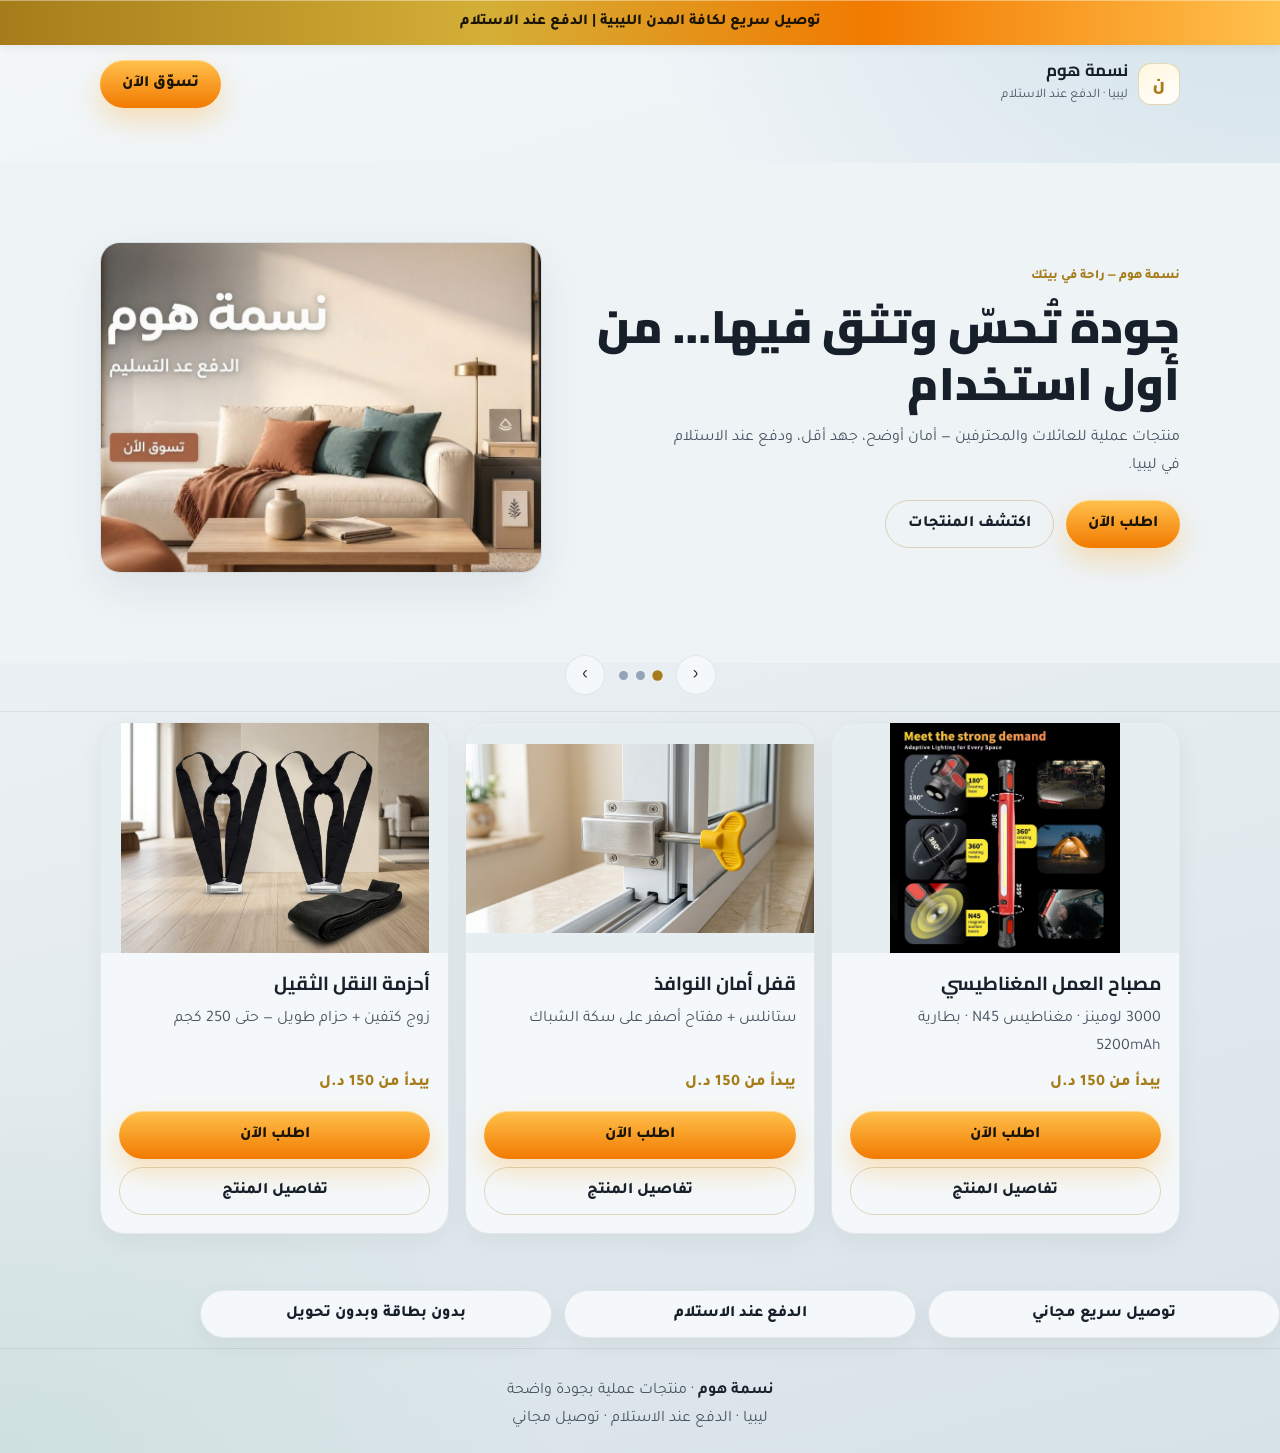
==== commit 1ec23b45: "Restore the homepage carousel and switch the storefront to a cool light background. Co-authored-by: " ====
--- a/index.html
+++ b/index.html
@@ -5,7 +5,7 @@
     <meta name="viewport" content="width=device-width, initial-scale=1.0">
     <title>نسمة هوم | منتجات عملية والدفع عند الاستلام</title>
     <meta name="description" content="نسمة هوم — مصباح العمل المغناطيسي، قفل أمان النوافذ، وأحزمة النقل. توصيل مجاني لكل ليبيا والدفع عند الاستلام.">
-    <meta name="theme-color" content="#FAF8F4">
+    <meta name="theme-color" content="#EEF3F6">
     <link rel="canonical" href="https://nasmahome.shop/">
     <link rel="icon" href="images/nasma-home-logo.png" type="image/png">
     <link rel="preconnect" href="https://fonts.googleapis.com">
@@ -39,13 +39,61 @@
     </header>
 
     <main>
-        <section class="hero">
-            <div class="wrap">
-                <div class="catalog-head">
-                    <p class="kicker"><i></i> نسمة هوم — ليبيا</p>
-                    <h1>منتجات عملية… ادفع عند الاستلام</h1>
-                    <p>مصباح العمل، قفل النوافذ، وأحزمة النقل. باقات واضحة، توصيل مجاني، والدفع عند باب البيت.</p>
-                </div>
+        <section class="brand-slider" id="brandSlider" aria-roledescription="carousel" aria-label="عروض العلامة">
+            <div class="slider-track">
+                <article class="slide is-active" data-slide="0">
+                    <div class="wrap slide-inner">
+                        <div>
+                            <span class="eyebrow">نسمة هوم — راحة في بيتك</span>
+                            <h1>جودة تُحسّ وتثق فيها… من أول استخدام</h1>
+                            <p>منتجات عملية للعائلات والمحترفين — أمان أوضح، جهد أقل، ودفع عند الاستلام في ليبيا.</p>
+                            <div class="hero-cta">
+                                <a href="#products" class="btn btn-gold">اطلب الآن</a>
+                                <a href="#products" class="btn-ghost">اكتشف المنتجات</a>
+                            </div>
+                        </div>
+                        <div class="slide-visual">
+                            <img src="images/slider/hero-home.jpg" alt="نسمة هوم — منتجات منزلية مع الدفع عند الاستلام">
+                        </div>
+                    </div>
+                </article>
+                <article class="slide" data-slide="1">
+                    <div class="wrap slide-inner">
+                        <div>
+                            <span class="eyebrow">تسوق بثقة</span>
+                            <h1>ادفع عند الاستلام — بدون مخاطرة</h1>
+                            <p>باقات واضحة 150 · 260 · 360 د.ل، توصيل مجاني، والدفع نقداً عند باب البيت.</p>
+                            <div class="hero-cta">
+                                <a href="#products" class="btn btn-gold">اطلب الآن</a>
+                                <a href="#products" class="btn-ghost">ابدأ التسوق</a>
+                            </div>
+                        </div>
+                        <div class="slide-visual">
+                            <img src="images/slider/cod-delivery.jpg" alt="توصيل الطلب إلى باب المنزل مع الدفع عند الاستلام">
+                        </div>
+                    </div>
+                </article>
+                <article class="slide" data-slide="2">
+                    <div class="wrap slide-inner">
+                        <div>
+                            <span class="eyebrow">حلول يومية</span>
+                            <h1>أمان للعائلة… وكفاءة للعمل</h1>
+                            <p>من قفل النوافذ إلى إضاءة الورشة وأحزمة النقل — حلول مختارة بعناية لحياتك اليومية.</p>
+                            <div class="hero-cta">
+                                <a href="#products" class="btn btn-gold">اطلب الآن</a>
+                                <a href="product-lock.html" class="btn-ghost">تفاصيل المنتج</a>
+                            </div>
+                        </div>
+                        <div class="slide-visual">
+                            <img src="images/slider/family-safety.jpg" alt="عائلة في منزل آمن مع قفل أمان على النافذة">
+                        </div>
+                    </div>
+                </article>
+            </div>
+            <div class="slider-controls">
+                <button type="button" class="slider-btn" id="sliderPrev" aria-label="السابق">‹</button>
+                <div class="slider-dots" id="sliderDots" role="tablist" aria-label="شرائح العرض"></div>
+                <button type="button" class="slider-btn" id="sliderNext" aria-label="التالي">›</button>
             </div>
         </section>
 
@@ -103,5 +151,6 @@
             <p>ليبيا · الدفع عند الاستلام · توصيل مجاني</p>
         </div>
     </footer>
+    <script src="slider.js"></script>
 </body>
 </html>
--- a/landing.css
+++ b/landing.css
@@ -1,10 +1,10 @@
 ﻿:root {
             /* نظام الألوان — عدّل هذه القيم فقط لتغيير مظهر المتجر */
-            --bg: #FAF8F4;
-            --bg-2: #FFFFFF;
-            --bg-warm: #E8E4DC;
-            --text: #1C1915;
-            --muted: #5E584F;
+            --bg: #EEF3F6;
+            --bg-2: #F4F8FA;
+            --bg-cool: #D7E2E8;
+            --text: #17202A;
+            --muted: #4A5563;
             --gold: #A67C1A;
             --gold-2: #D4AF37;
             --amber: #F27A00;
@@ -12,7 +12,7 @@
             --buy: #12A150;
             --buy-2: #34D17A;
             --ink: #1A1406;
-            --line: rgba(28, 25, 21, 0.08);
+            --line: rgba(23, 32, 42, 0.08);
             --gold-line: rgba(166, 124, 26, 0.28);
             --ok: #0E8F5B;
             --err: #C83B3B;
@@ -23,8 +23,9 @@
         body {
             font-family: "Tajawal", "Cairo", "Segoe UI", Tahoma, sans-serif;
             background:
-                radial-gradient(120% 70% at 50% -18%, #FFFFFF 0%, transparent 58%),
-                linear-gradient(165deg, #FFFEFB 0%, #F7F4EE 46%, var(--bg-warm) 100%);
+                radial-gradient(90% 60% at 100% -8%, rgba(176, 206, 222, 0.55), transparent 58%),
+                radial-gradient(80% 50% at 0% 100%, rgba(186, 216, 206, 0.42), transparent 54%),
+                linear-gradient(165deg, #F3F7F9 0%, #E8EEF2 46%, var(--bg-cool) 100%);
             color: var(--text);
             line-height: 1.75;
             min-height: 100vh;
@@ -128,7 +129,7 @@
         .from em { color: var(--gold); font-style: normal; font-weight: 800; }
         .frame {
             position: relative;
-            background: #FFFFFF;
+            background: var(--bg-2);
             border: 1px solid var(--gold-line);
             border-radius: 28px;
             padding: 16px;
@@ -150,14 +151,14 @@
             object-fit: contain;
             margin: 0 auto;
             border-radius: 18px;
-            background: #F4F0E8;
+            background: #E6EEF2;
         }
         .hero .frame img {
             max-height: none;
             height: auto;
             object-fit: cover;
             object-position: center;
-            background: #F4F0E8;
+            background: #E6EEF2;
         }
         .frame-life {
             box-shadow: 0 16px 40px rgba(40, 30, 10, 0.1);
@@ -167,7 +168,7 @@
             height: auto;
             object-fit: cover;
             object-position: center;
-            background: #F4F0E8;
+            background: #E6EEF2;
         }
         .riad {
             position: relative;
@@ -188,7 +189,7 @@
             object-fit: cover;
             object-position: center 42%;
             border-radius: 0;
-            background: #F4F0E8;
+            background: #E6EEF2;
         }
         .riad-copy {
             position: relative;
@@ -223,12 +224,12 @@
         }
         .badges { grid-template-columns: 1fr; margin: 8px 0 10px; }
         .badge, .glass, .feature, .review, .step, .faq details, .summary {
-            background: #FFFFFF;
+            background: var(--bg-2);
             border: 1px solid var(--line);
             box-shadow: 0 8px 24px rgba(40, 30, 10, 0.05);
         }
         .order-card {
-            background: #FFFFFF;
+            background: var(--bg-2);
             border: 1px solid rgba(28, 25, 21, 0.06);
             box-shadow: 0 18px 48px rgba(40, 30, 10, 0.12);
         }
@@ -260,7 +261,7 @@
             width: 100%;
             text-align: center;
             color: inherit;
-            background: #FFFFFF;
+            background: var(--bg-2);
             border: 1px solid var(--line);
             border-radius: var(--radius);
             padding: 26px 16px 18px;
@@ -325,7 +326,7 @@
             gap: 12px;
             padding: 10px 12px;
             border-radius: 14px;
-            background: #FFFFFF;
+            background: var(--bg-2);
             border: 1px solid var(--line);
         }
         .spec b { font-weight: 700; }
@@ -426,7 +427,7 @@
         .thanks.is-open { opacity: 1; visibility: visible; pointer-events: auto; }
         .thanks-card {
             width: min(440px, 100%);
-            background: #FFFFFF;
+            background: var(--bg-2);
             color: var(--text);
             border-radius: 28px;
             padding: 32px 22px 26px;
@@ -488,7 +489,7 @@
             clip: rect(0 0 0 0);
         }
         .noscript {
-            background: #F4F0E8;
+            background: #E6EEF2;
             color: var(--text);
             text-align: center;
             padding: 10px;
@@ -539,7 +540,7 @@
         .catalog-head p { color: var(--muted); margin-top: 8px; }
         .catalog-grid { display: grid; gap: 16px; }
         .pcard {
-            background: #FFFFFF;
+            background: var(--bg-2);
             border: 1px solid var(--line);
             border-radius: 24px;
             overflow: hidden;
@@ -551,7 +552,7 @@
             width: 100%;
             height: 220px;
             object-fit: contain;
-            background: #F4F0E8;
+            background: #E6EEF2;
         }
         .pcard-body { padding: 18px; display: flex; flex-direction: column; gap: 8px; flex: 1; }
         .pcard h2 { font-size: 1.18rem; }
@@ -563,3 +564,119 @@
             .catalog-grid { grid-template-columns: repeat(3, 1fr); }
             .pcard img { height: 230px; }
         }
+
+        .brand-slider {
+            position: relative;
+            overflow: hidden;
+            border-bottom: 1px solid var(--line);
+        }
+        .slider-track {
+            position: relative;
+            overflow: hidden;
+            width: 100%;
+            display: grid;
+            min-height: clamp(360px, 52vw, 500px);
+        }
+        .slide {
+            grid-area: 1 / 1;
+            width: 100%;
+            opacity: 0;
+            visibility: hidden;
+            pointer-events: none;
+            z-index: 0;
+            background: var(--bg);
+            display: grid;
+            align-items: center;
+        }
+        .slide.is-active {
+            opacity: 1;
+            visibility: visible;
+            pointer-events: auto;
+            z-index: 1;
+            transition: opacity 0.4s ease;
+        }
+        .slide-inner {
+            display: grid;
+            gap: 24px;
+            align-items: center;
+            padding: 36px 0 72px;
+        }
+        .eyebrow {
+            display: block;
+            color: var(--gold);
+            font-weight: 800;
+            font-size: 0.8rem;
+            margin-bottom: 10px;
+        }
+        .slide h1 {
+            font-size: clamp(1.8rem, 5vw, 2.85rem);
+            line-height: 1.25;
+            margin-bottom: 12px;
+        }
+        .slide p { color: var(--muted); max-width: 520px; margin-bottom: 20px; }
+        .hero-cta { display: flex; flex-wrap: wrap; gap: 12px; }
+        .btn-ghost {
+            display: inline-flex;
+            align-items: center;
+            justify-content: center;
+            background: transparent;
+            color: var(--text);
+            border: 1px solid var(--gold-line);
+            border-radius: 999px;
+            min-height: 48px;
+            padding: 0 22px;
+            font-weight: 800;
+        }
+        .slide-visual {
+            aspect-ratio: 4 / 3;
+            border-radius: 20px;
+            border: 1px solid var(--line);
+            background: #E6EEF2;
+            overflow: hidden;
+            box-shadow: 0 16px 40px rgba(23, 32, 42, 0.08);
+        }
+        .slide-visual img {
+            width: 100%;
+            height: 100%;
+            object-fit: cover;
+            display: block;
+        }
+        .slider-controls {
+            position: absolute;
+            inset-inline: 0;
+            bottom: 16px;
+            display: flex;
+            align-items: center;
+            justify-content: center;
+            gap: 14px;
+            z-index: 5;
+        }
+        .slider-btn {
+            width: 40px;
+            height: 40px;
+            border-radius: 50%;
+            border: 1px solid var(--line);
+            background: var(--bg-2);
+            color: var(--text);
+            cursor: pointer;
+            font-size: 1.15rem;
+        }
+        .slider-btn:hover { border-color: var(--gold); color: var(--gold); }
+        .slider-dots { display: flex; gap: 8px; }
+        .slider-dot {
+            width: 9px;
+            height: 9px;
+            border-radius: 50%;
+            border: 0;
+            background: #94A3B8;
+            cursor: pointer;
+            padding: 0;
+        }
+        .slider-dot.is-active { background: var(--gold); transform: scale(1.15); }
+        @media (min-width: 900px) {
+            .slide-inner { grid-template-columns: 1.15fr 0.85fr; gap: 40px; padding: 52px 0 64px; }
+        }
+        @media (max-width: 759px) {
+            .slide-inner { padding: 28px 0 76px; }
+            .slide-visual { max-height: 260px; }
+        }
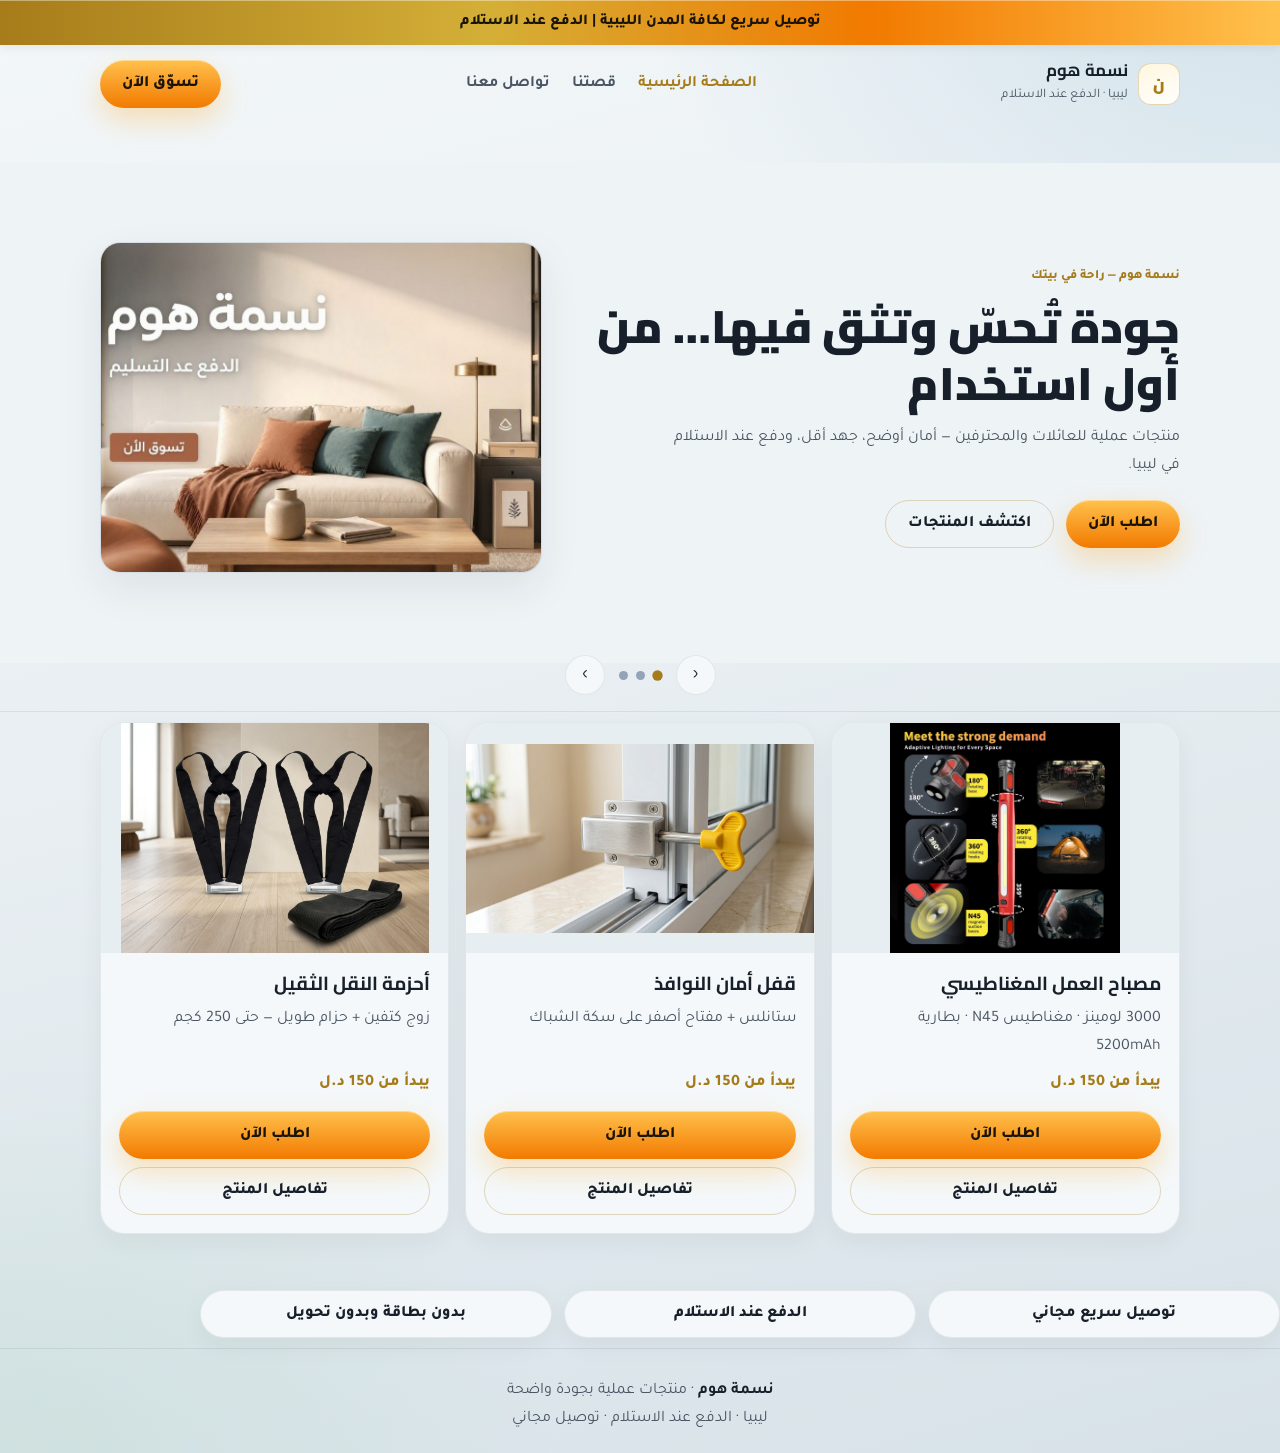
==== commit 677dbd87: "Restore the homepage and product-page header menu with Home, Our Story, and Contact. Co-authored-by:" ====
--- a/index.html
+++ b/index.html
@@ -27,15 +27,32 @@
 </head>
 <body id="top">
     <div class="topbar">توصيل سريع لكافة المدن الليبية | الدفع عند الاستلام</div>
-    <header class="wrap header">
-        <a class="brand" href="index.html" aria-label="نسمة هوم">
-            <span class="mark" aria-hidden="true">ن</span>
-            <span>
-                <strong>نسمة هوم</strong>
-                <small>ليبيا · الدفع عند الاستلام</small>
-            </span>
-        </a>
-        <a class="btn btn-gold" href="#products">تسوّق الآن</a>
+    <header class="site-header">
+        <div class="wrap header">
+            <a class="brand" href="index.html" aria-label="نسمة هوم">
+                <span class="mark" aria-hidden="true">ن</span>
+                <span>
+                    <strong>نسمة هوم</strong>
+                    <small>ليبيا · الدفع عند الاستلام</small>
+                </span>
+            </a>
+            <nav class="nav" aria-label="القائمة الرئيسية">
+                <a href="index.html" class="active">الصفحة الرئيسية</a>
+                <a href="about.html">قصتنا</a>
+                <a href="contact.html">تواصل معنا</a>
+            </nav>
+            <div class="header-actions">
+                <a class="btn btn-gold" href="#products">تسوّق الآن</a>
+                <button class="menu-btn" id="mobileMenuBtn" type="button" aria-label="فتح القائمة" aria-expanded="false">
+                    <span></span><span></span><span></span>
+                </button>
+            </div>
+        </div>
+        <nav class="mobile-nav" id="mobileNav" aria-label="قائمة الجوال">
+            <a href="index.html" class="active">الصفحة الرئيسية</a>
+            <a href="about.html">قصتنا</a>
+            <a href="contact.html">تواصل معنا</a>
+        </nav>
     </header>
 
     <main>
@@ -151,6 +168,7 @@
             <p>ليبيا · الدفع عند الاستلام · توصيل مجاني</p>
         </div>
     </footer>
+    <script src="nav.js"></script>
     <script src="slider.js"></script>
 </body>
 </html>
--- a/landing.css
+++ b/landing.css
@@ -52,12 +52,69 @@
             z-index: 40;
             box-shadow: inset 0 1px 0 rgba(255, 255, 255, 0.38), 0 2px 10px rgba(40, 30, 10, 0.08);
         }
+        .site-header { position: relative; z-index: 30; }
         .header {
             display: flex;
             align-items: center;
             justify-content: space-between;
             gap: 12px;
             padding: 14px 0 6px;
+        }
+        .nav {
+            display: none;
+            align-items: center;
+            gap: 22px;
+            font-weight: 700;
+            color: var(--muted);
+        }
+        .nav a:hover,
+        .nav a.active { color: var(--gold); }
+        .header-actions {
+            display: flex;
+            align-items: center;
+            gap: 8px;
+            flex-shrink: 0;
+        }
+        .menu-btn {
+            width: 44px;
+            height: 44px;
+            border-radius: 12px;
+            border: 1px solid var(--line);
+            background: var(--bg-2);
+            display: flex;
+            flex-direction: column;
+            align-items: center;
+            justify-content: center;
+            gap: 5px;
+            cursor: pointer;
+        }
+        .menu-btn span {
+            width: 18px;
+            height: 2px;
+            background: var(--text);
+            border-radius: 2px;
+        }
+        .mobile-nav {
+            display: none;
+            flex-direction: column;
+            padding: 4px 16px 16px;
+            background: var(--bg-2);
+            border-bottom: 1px solid var(--line);
+        }
+        .mobile-nav.open { display: flex; }
+        .mobile-nav a {
+            padding: 14px 0;
+            border-bottom: 1px solid var(--line);
+            color: var(--muted);
+            font-weight: 700;
+        }
+        .mobile-nav a:hover,
+        .mobile-nav a.active { color: var(--gold); }
+        @media (min-width: 900px) {
+            .nav { display: flex; }
+            .menu-btn { display: none; }
+            .mobile-nav,
+            .mobile-nav.open { display: none; }
         }
         .brand { display: flex; align-items: center; gap: 10px; }
         .mark {
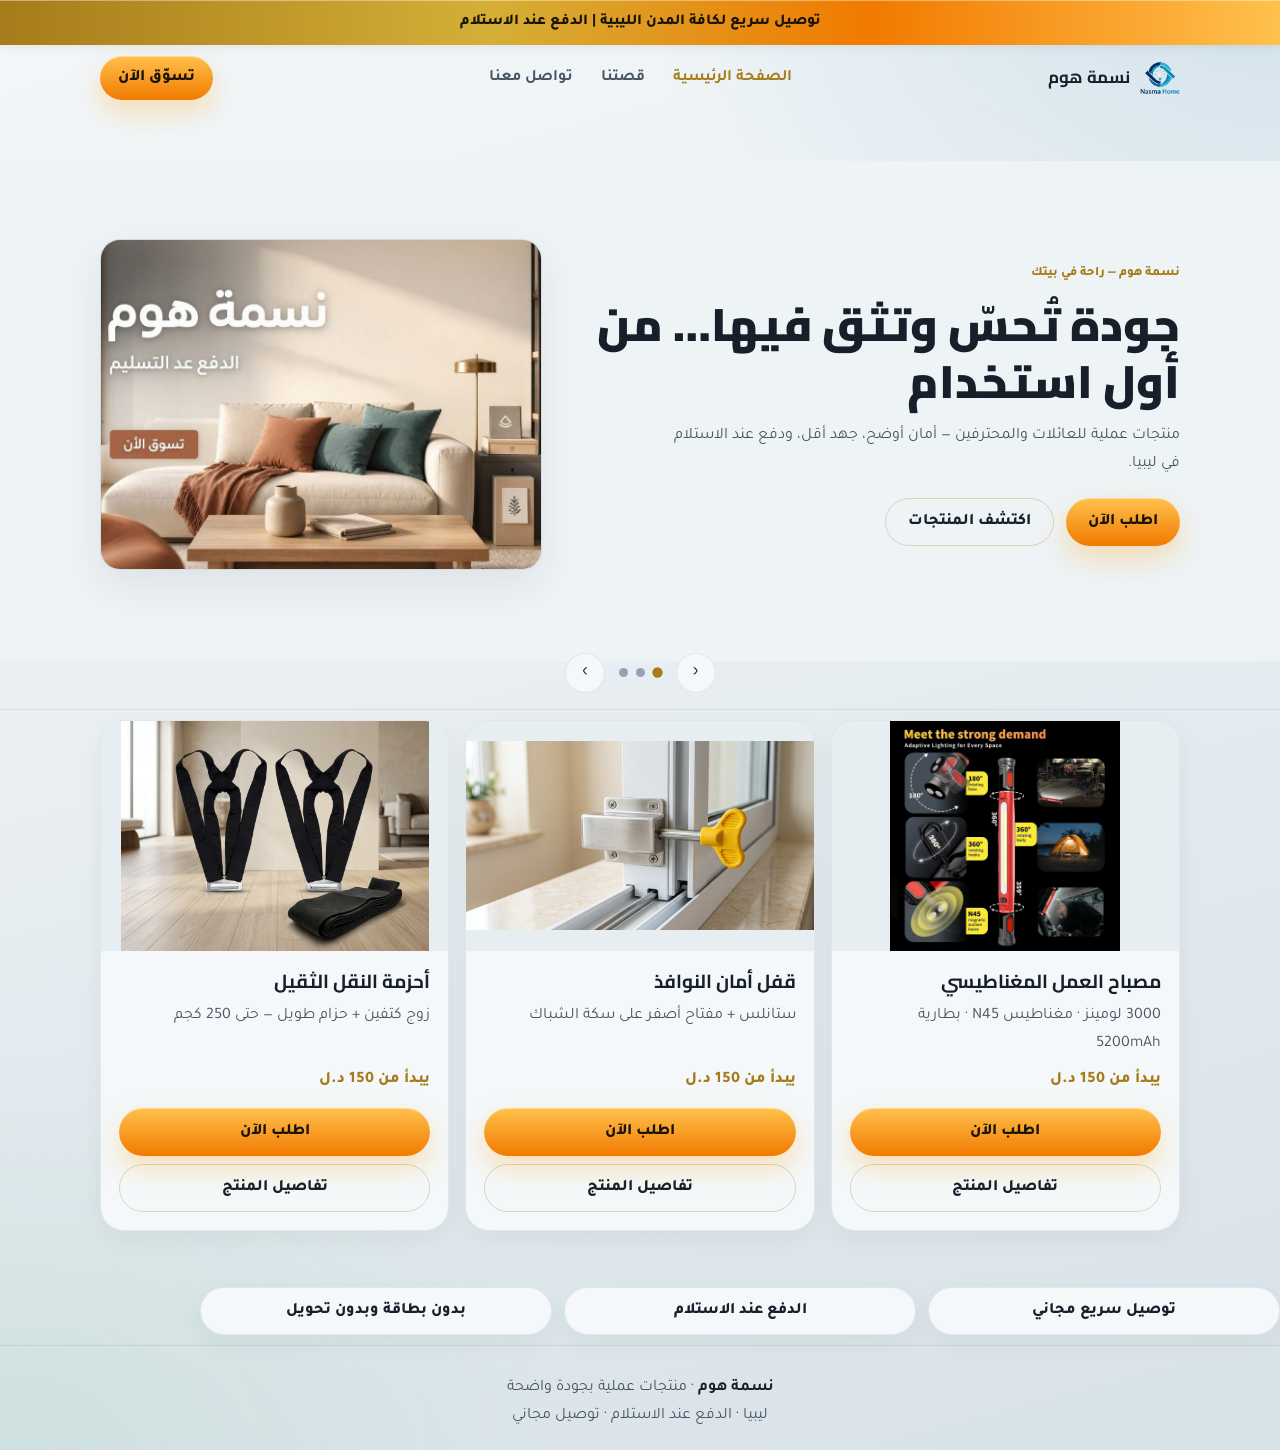
==== commit 28cb1023: "Fix the RTL header so the logo, center nav, and shop button stay on one clean row. Co-authored-by: C" ====
--- a/index.html
+++ b/index.html
@@ -30,11 +30,8 @@
     <header class="site-header">
         <div class="wrap header">
             <a class="brand" href="index.html" aria-label="نسمة هوم">
-                <span class="mark" aria-hidden="true">ن</span>
-                <span>
-                    <strong>نسمة هوم</strong>
-                    <small>ليبيا · الدفع عند الاستلام</small>
-                </span>
+                <img src="images/nasma-home-logo.png" alt="" width="40" height="40">
+                <strong>نسمة هوم</strong>
             </a>
             <nav class="nav" aria-label="القائمة الرئيسية">
                 <a href="index.html" class="active">الصفحة الرئيسية</a>
--- a/landing.css
+++ b/landing.css
@@ -54,69 +54,27 @@
         }
         .site-header { position: relative; z-index: 30; }
         .header {
-            display: flex;
-            align-items: center;
-            justify-content: space-between;
-            gap: 12px;
-            padding: 14px 0 6px;
-        }
-        .nav {
-            display: none;
-            align-items: center;
-            gap: 22px;
-            font-weight: 700;
-            color: var(--muted);
-        }
-        .nav a:hover,
-        .nav a.active { color: var(--gold); }
-        .header-actions {
-            display: flex;
-            align-items: center;
-            gap: 8px;
+            display: grid;
+            grid-template-columns: minmax(0, 1fr) auto minmax(0, 1fr);
+            align-items: center;
+            column-gap: 16px;
+            padding: 10px 0 12px;
+            min-height: 68px;
+        }
+        .brand {
+            display: flex;
+            align-items: center;
+            gap: 10px;
+            justify-self: start;
+            min-width: 0;
+        }
+        .brand img {
+            display: block;
+            width: 40px;
+            height: 40px;
+            object-fit: contain;
             flex-shrink: 0;
         }
-        .menu-btn {
-            width: 44px;
-            height: 44px;
-            border-radius: 12px;
-            border: 1px solid var(--line);
-            background: var(--bg-2);
-            display: flex;
-            flex-direction: column;
-            align-items: center;
-            justify-content: center;
-            gap: 5px;
-            cursor: pointer;
-        }
-        .menu-btn span {
-            width: 18px;
-            height: 2px;
-            background: var(--text);
-            border-radius: 2px;
-        }
-        .mobile-nav {
-            display: none;
-            flex-direction: column;
-            padding: 4px 16px 16px;
-            background: var(--bg-2);
-            border-bottom: 1px solid var(--line);
-        }
-        .mobile-nav.open { display: flex; }
-        .mobile-nav a {
-            padding: 14px 0;
-            border-bottom: 1px solid var(--line);
-            color: var(--muted);
-            font-weight: 700;
-        }
-        .mobile-nav a:hover,
-        .mobile-nav a.active { color: var(--gold); }
-        @media (min-width: 900px) {
-            .nav { display: flex; }
-            .menu-btn { display: none; }
-            .mobile-nav,
-            .mobile-nav.open { display: none; }
-        }
-        .brand { display: flex; align-items: center; gap: 10px; }
         .mark {
             width: 42px; height: 42px; border-radius: 13px;
             display: grid; place-items: center;
@@ -125,9 +83,84 @@
             color: var(--gold);
             font-family: "Cairo", sans-serif;
             font-weight: 900;
-        }
-        .brand strong { display: block; font-size: 1.05rem; }
-        .brand small { color: var(--muted); font-size: 0.82rem; }
+            flex-shrink: 0;
+        }
+        .brand strong { display: block; font-size: 1.05rem; white-space: nowrap; }
+        .brand small { color: var(--muted); font-size: 0.82rem; white-space: nowrap; }
+        .nav {
+            display: none;
+            align-items: center;
+            justify-content: center;
+            gap: 28px;
+            font-weight: 700;
+            color: var(--muted);
+            white-space: nowrap;
+        }
+        .nav a {
+            padding: 4px 0;
+            flex-shrink: 0;
+        }
+        .nav a:hover,
+        .nav a.active { color: var(--gold); }
+        .header-actions {
+            display: flex;
+            align-items: center;
+            justify-content: flex-end;
+            gap: 8px;
+            justify-self: end;
+            min-width: 0;
+        }
+        .header-actions .btn {
+            white-space: nowrap;
+            flex-shrink: 0;
+            min-height: 44px;
+            padding: 0 18px;
+        }
+        .menu-btn {
+            width: 44px;
+            height: 44px;
+            border-radius: 12px;
+            border: 1px solid var(--line);
+            background: var(--bg-2);
+            display: flex;
+            flex-direction: column;
+            align-items: center;
+            justify-content: center;
+            gap: 5px;
+            cursor: pointer;
+            flex-shrink: 0;
+        }
+        .menu-btn span {
+            width: 18px;
+            height: 2px;
+            background: var(--text);
+            border-radius: 2px;
+        }
+        .mobile-nav {
+            display: none;
+            flex-direction: column;
+            padding: 4px 16px 16px;
+            background: var(--bg-2);
+            border-bottom: 1px solid var(--line);
+        }
+        .mobile-nav.open { display: flex; }
+        .mobile-nav a {
+            padding: 14px 0;
+            border-bottom: 1px solid var(--line);
+            color: var(--muted);
+            font-weight: 700;
+        }
+        .mobile-nav a:hover,
+        .mobile-nav a.active { color: var(--gold); }
+        @media (min-width: 900px) {
+            .nav { display: flex; }
+            .menu-btn { display: none; }
+            .mobile-nav,
+            .mobile-nav.open { display: none; }
+        }
+        @media (max-width: 899px) {
+            .header { grid-template-columns: minmax(0, 1fr) auto; }
+        }
         .btn {
             display: inline-flex;
             align-items: center;
